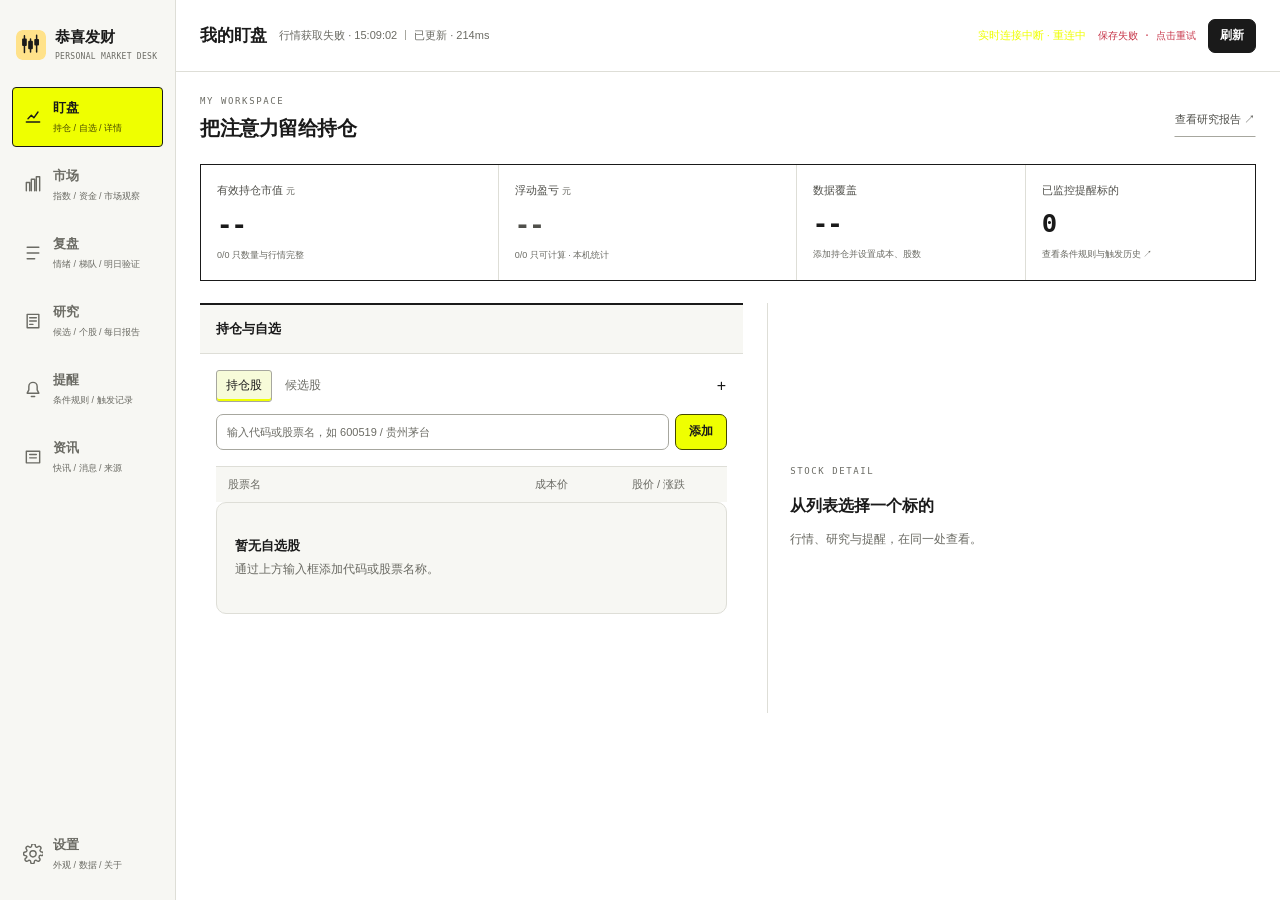
==== web/index.html @ 7a947e73 "融合第2期：新增复盘分页（情绪分位/连板天梯/题材轮动）+ AI五段复盘（数字逐个回查，无出处标未核实）+ 明日验证自动对账与战绩" ====
<!DOCTYPE html>
<html lang="zh-CN" data-color-mode="light" data-theme="light">
<head>
    <meta charset="UTF-8">
    <meta name="viewport" content="width=device-width, initial-scale=1, viewport-fit=cover">
    <meta http-equiv="Content-Security-Policy" content="default-src 'self'; script-src 'self'; style-src 'self' 'unsafe-inline'; connect-src 'self'; img-src 'self' data: blob:; object-src 'none'; base-uri 'self'; form-action 'none'">
    <title>恭喜发财</title>
    <meta name="application-name" content="恭喜发财">
    <meta name="apple-mobile-web-app-title" content="恭喜发财">
    <link rel="icon" type="image/svg+xml" href="assets/app-icon.svg">
    <link rel="apple-touch-icon" href="assets/app-icon-180.png">
    <link rel="manifest" href="manifest.json">
    <script src="theme.js"></script>
    <link rel="stylesheet" href="styles.css">
    <link rel="stylesheet" href="workbench.css">
    <link rel="stylesheet" href="enhance.css">
</head>
<body class="electron-app">

<!-- 涨跌幅告警弹窗容器(固定在屏幕最顶部) -->
<div class="alert-toast-container" id="alert-toast-container" aria-live="polite"></div>

<div class="app-shell" id="app-shell">
<aside class="desktop-sidebar" aria-label="桌面导航">
    <div class="desktop-brand">
        <img class="desktop-brand-mark" src="assets/app-icon.svg" alt="" aria-hidden="true" draggable="false">
        <div>
            <div class="desktop-brand-name">恭喜发财</div>
            <div class="desktop-brand-subtitle">PERSONAL MARKET DESK</div>
        </div>
    </div>
    <nav class="desktop-nav"><button class="desktop-nav-btn tab-btn active" data-tab="dashboard" type="button" aria-label="盯盘"><span class="desktop-nav-icon" aria-hidden="true"><svg viewBox="0 0 24 24" focusable="false"><path d="M4 18h16M6 14l4-4 3 3 5-7" /></svg></span><span class="desktop-nav-copy"><span class="desktop-nav-label">盯盘</span><span class="desktop-nav-meta">持仓 / 自选 / 详情</span></span></button>
<button class="desktop-nav-btn tab-btn" data-tab="market" type="button" aria-label="市场"><span class="desktop-nav-icon" aria-hidden="true"><svg viewBox="0 0 24 24" focusable="false"><path d="M4 19V9h4v10m2 0V5h4v14m2 0V2h4v17" /></svg></span><span class="desktop-nav-copy"><span class="desktop-nav-label">市场</span><span class="desktop-nav-meta">指数 / 资金 / 市场观察</span></span></button>
<button class="desktop-nav-btn tab-btn" data-tab="review" type="button" aria-label="复盘"><span class="desktop-nav-icon" aria-hidden="true"><svg viewBox="0 0 24 24" focusable="false"><path d="M5 5h14M5 12h14M5 19h9" /></svg></span><span class="desktop-nav-copy"><span class="desktop-nav-label">复盘</span><span class="desktop-nav-meta">情绪 / 梯队 / 明日验证</span></span></button>
<button class="desktop-nav-btn tab-btn" data-tab="research" type="button" aria-label="研究"><span class="desktop-nav-icon" aria-hidden="true"><svg viewBox="0 0 24 24" focusable="false"><path d="M5 4h14v16H5zM8 8h8M8 12h8M8 16h4" /></svg></span><span class="desktop-nav-copy"><span class="desktop-nav-label">研究</span><span class="desktop-nav-meta">候选 / 个股 / 每日报告</span></span></button>
<button class="desktop-nav-btn tab-btn" data-tab="alerts" type="button" aria-label="提醒"><span class="desktop-nav-icon" aria-hidden="true"><svg viewBox="0 0 24 24" focusable="false"><path d="M5 17h14l-2-4V9a5 5 0 0 0-10 0v4zM10 21h4" /></svg></span><span class="desktop-nav-copy"><span class="desktop-nav-label">提醒</span><span class="desktop-nav-meta">条件规则 / 触发记录</span></span></button>
<button class="desktop-nav-btn tab-btn" data-tab="news" type="button" aria-label="资讯"><span class="desktop-nav-icon" aria-hidden="true"><svg viewBox="0 0 24 24" focusable="false"><path d="M4 5h16v14H4zM8 9h8M8 13h8" /></svg></span><span class="desktop-nav-copy"><span class="desktop-nav-label">资讯</span><span class="desktop-nav-meta">快讯 / 消息 / 来源</span></span></button><button class="desktop-nav-btn desktop-settings-btn" id="settings-btn" aria-label="设置" title="设置" type="button">
            <span class="desktop-nav-icon" aria-hidden="true">
                <svg viewBox="0 0 24 24" focusable="false">
                    <path d="M12 15.5A3.5 3.5 0 1 0 12 8a3.5 3.5 0 0 0 0 7.5z" />
                    <path d="M19.4 15a1.8 1.8 0 0 0 .36 1.98l.04.04a2.2 2.2 0 0 1-3.1 3.1l-.04-.04a1.8 1.8 0 0 0-1.98-.36 1.8 1.8 0 0 0-1.08 1.65V21.5a2.2 2.2 0 0 1-4.4 0v-.13a1.8 1.8 0 0 0-1.08-1.65 1.8 1.8 0 0 0-1.98.36l-.04.04a2.2 2.2 0 0 1-3.1-3.1l.04-.04A1.8 1.8 0 0 0 4.6 15a1.8 1.8 0 0 0-1.65-1.08H2.8a2.2 2.2 0 0 1 0-4.4h.15A1.8 1.8 0 0 0 4.6 8.44a1.8 1.8 0 0 0-.36-1.98l-.04-.04a2.2 2.2 0 0 1 3.1-3.1l.04.04a1.8 1.8 0 0 0 1.98.36A1.8 1.8 0 0 0 10.4 2.07V1.9a2.2 2.2 0 0 1 4.4 0v.17a1.8 1.8 0 0 0 1.08 1.65 1.8 1.8 0 0 0 1.98-.36l.04-.04a2.2 2.2 0 0 1 3.1 3.1l-.04.04a1.8 1.8 0 0 0-.36 1.98 1.8 1.8 0 0 0 1.65 1.08h.15a2.2 2.2 0 0 1 0 4.4h-.15A1.8 1.8 0 0 0 19.4 15z" />
                </svg>
            </span>
            <span class="desktop-nav-copy">
                <span class="desktop-nav-label">设置</span>
                <span class="desktop-nav-meta">外观 / 数据 / 关于</span>
            </span>
        </button></nav>
</aside>

<div class="app-main-pane">
<!-- 头部 -->
<header class="header" id="header">
    <div class="header-left">
        <h1 id="header-title">我的盯盘</h1>
        <div class="header-meta">
            <div class="header-subtitle" id="last-updated">等待更新</div>
            <div class="refresh-status" id="refresh-status" aria-live="polite"></div>
        </div>
    </div>
    <div class="header-right">
        <button class="storage-status" id="storage-status" type="button" aria-live="polite" title="配置保存状态">配置状态未知</button>
        <button class="header-btn" id="refresh-btn" aria-label="刷新" title="刷新全部数据">刷新</button>
    </div>
</header>

<!-- Tab 栏 — 顶部文字标签 -->


<main id="main-content">
<div class="tab-panel active" id="tab-dashboard">
<div class="workspace-heading"><div><p class="eyebrow">MY WORKSPACE</p><h2>把注意力留给持仓</h2></div><button type="button" class="workspace-link" data-navigate="research">查看研究报告 ↗</button></div>
<section class="portfolio-summary" id="portfolio-summary" aria-label="本机持仓统计" aria-live="polite"></section>
<div class="watch-workspace"><div class="watch-list-pane"><section class="card watchlist-section" data-collapsible="false">
            <div class="card-header">
                <h2>持仓与自选</h2>
                <span class="watchlist-header-time" id="watchlist-update-time"></span>

            </div>
            <div class="card-body">
                <div class="watchlist-toolbar">
                    <div class="watchlist-tabs" id="watchlist-tabs"></div>
                    <button class="watchlist-tab-add" id="add-watch-tab-btn" type="button" aria-label="新增分组">+</button>
                </div>
                <div class="watchlist-add">
                    <input type="text" id="stock-code-input" aria-label="搜索并添加股票" placeholder="输入代码或股票名，如 600519 / 贵州茅台">
                    <button id="add-stock-btn" class="add-btn">添加</button>
                </div>
                <div class="watchlist-header-row">
                    <span class="watchlist-header-name">股票名</span>
                    <span class="watchlist-header-spark">走势</span>
                    <span class="watchlist-header-cost">成本价</span>
                    <span class="watchlist-header-price">股价 / 涨跌</span>
                    <span class="watchlist-header-change">涨跌幅</span>
                    <span class="watchlist-header-action"></span>
                </div>
                <div class="watchlist-grid" id="watchlist-grid">
                    <div class="ui-state ui-state--empty" data-ui-state="empty" role="status"><strong class="ui-state-title">暂无自选股</strong><span class="ui-state-detail">通过上方输入框添加代码或股票名称。</span></div>
                </div>
            </div>
        </section></div><aside class="detail-dock" id="stock-detail-dock" aria-label="标的详情"><div class="detail-placeholder" id="detail-placeholder"><span class="eyebrow">STOCK DETAIL</span><h3>从列表选择一个标的</h3><p>行情、研究与提醒，在同一处查看。</p></div><div class="modal-panel" id="stock-fund-panel" role="region" aria-labelledby="stock-fund-title" hidden>
    <div class="modal-header">
        <h3 id="stock-fund-title">标的详情</h3>
        <button class="modal-close" id="stock-fund-close" aria-label="关闭">✕</button>
    </div>
    <div class="modal-body" id="stock-fund-body">
        <div class="ui-state ui-state--loading" data-ui-state="loading" role="status"><strong class="ui-state-title">正在加载个股详情</strong><span class="ui-state-detail">行情、技术面和资金数据返回后会在这里更新。</span><div class="ui-state-skeleton" aria-hidden="true"><span></span><span></span><span></span></div></div>
    </div>
</div></aside></div>
</div>
<div class="tab-panel" id="tab-market"><div class="workspace-heading"><div><p class="eyebrow">MARKET OVERVIEW</p><h2>先看市场，再看信号</h2></div></div><div class="market-grid"><section class="card index-section" data-collapsible="false">
            <div class="card-header">
                <h2>大盘指数</h2>
            </div>
            <div class="card-body">
                <div class="index-grid">
                    <div class="index-item" data-index="shangzhi">
                        <div class="index-name">上证指数</div>
                        <div class="index-value neutral" id="shangzhi-value">--</div>
                        <div class="index-change" id="shangzhi-change">--</div>
                    </div>
                    <div class="index-item" data-index="shengzheng">
                        <div class="index-name">深证成指</div>
                        <div class="index-value neutral" id="shengzheng-value">--</div>
                        <div class="index-change" id="shengzheng-change">--</div>
                    </div>
                    <div class="index-item" data-index="chuangye">
                        <div class="index-name">创业板指</div>
                        <div class="index-value neutral" id="chuangye-value">--</div>
                        <div class="index-change" id="chuangye-change">--</div>
                    </div>
                    <div class="index-item" data-index="zhuanke50">
                        <div class="index-name">科创50</div>
                        <div class="index-value neutral" id="zhuanke50-value">--</div>
                        <div class="index-change" id="zhuanke50-change">--</div>
                    </div>
                    <div class="index-item" data-index="hushi300">
                        <div class="index-name">沪深300</div>
                        <div class="index-value neutral" id="hushi300-value">--</div>
                        <div class="index-change" id="hushi300-change">--</div>
                    </div>
                    <div class="index-item" data-index="shangzheng50">
                        <div class="index-name">上证50</div>
                        <div class="index-value neutral" id="shangzheng50-value">--</div>
                        <div class="index-change" id="shangzheng50-change">--</div>
                    </div>
                    <div class="index-item" data-index="zhongzheng500">
                        <div class="index-name">中证500</div>
                        <div class="index-value neutral" id="zhongzheng500-value">--</div>
                        <div class="index-change" id="zhongzheng500-change">--</div>
                    </div>
                    <div class="index-item" data-index="zhongzheng1000">
                        <div class="index-name">中证1000</div>
                        <div class="index-value neutral" id="zhongzheng1000-value">--</div>
                        <div class="index-change" id="zhongzheng1000-change">--</div>
                    </div>
                    <div class="index-item" data-index="shenzheng100">
                        <div class="index-name">深证100</div>
                        <div class="index-value neutral" id="shenzheng100-value">--</div>
                        <div class="index-change" id="shenzheng100-change">--</div>
                    </div>
                    <div class="index-item" data-index="beizheng50">
                        <div class="index-name">北证50</div>
                        <div class="index-value neutral" id="beizheng50-value">--</div>
                        <div class="index-change" id="beizheng50-change">--</div>
                    </div>
                </div>
            </div>
        </section><section class="card custom-index-section" data-collapsible="true">
            <div class="card-header" role="button" tabindex="0">
                <h2>自选指数</h2>
                <span class="custom-index-header-time" id="custom-index-update-time"></span>
                <span class="collapse-icon">▼</span>
            </div>
            <div class="card-body">
                <form class="custom-index-add-form" id="custom-index-add-form" hidden>
                    <input type="text" id="custom-index-input" autocomplete="off" placeholder="输入指数 / ETF / 板块代码或名称" aria-label="指数或 ETF 代码/名称">
                    <button type="submit">添加</button>
                    <button type="button" class="secondary" id="custom-index-add-cancel">取消</button>
                </form>
                <div class="index-grid" id="custom-index-grid"></div>
            </div>
        </section><section class="card market-breadth-section" data-collapsible="true">
            <div class="card-header" role="button" tabindex="0">
                <h2>市场涨跌家数</h2>
                <span class="collapse-icon">▼</span>
            </div>
            <div class="card-body">
                <div class="market-breadth-grid" role="group" aria-label="沪深京市场涨跌家数">
                    <div class="market-breadth-item">
                        <span class="market-breadth-label">上涨</span>
                        <strong class="market-breadth-value positive" id="market-breadth-up">--</strong>
                    </div>
                    <div class="market-breadth-item">
                        <span class="market-breadth-label">平盘</span>
                        <strong class="market-breadth-value neutral" id="market-breadth-flat">--</strong>
                    </div>
                    <div class="market-breadth-item">
                        <span class="market-breadth-label">下跌</span>
                        <strong class="market-breadth-value negative" id="market-breadth-down">--</strong>
                    </div>
                </div>
                <div class="market-breadth-track" id="market-breadth-track" role="img" aria-label="市场涨跌比例暂不可用">
                    <span class="market-breadth-segment is-up" data-breadth-segment="up"></span>
                    <span class="market-breadth-segment is-flat" data-breadth-segment="flat"></span>
                    <span class="market-breadth-segment is-down" data-breadth-segment="down"></span>
                </div>
                <div class="market-breadth-meta">
                    <span id="market-breadth-summary">等待有效行情</span>
                    <span id="market-breadth-status" aria-live="polite">正在同步</span>
                </div>
            </div>
        </section><section class="card capital-section" data-collapsible="true">
            <div class="card-header" role="button" tabindex="0">
                <h2>资金流向</h2>
                <span class="collapse-icon">▼</span>
            </div>
            <div class="card-body">
                <div class="capital-grid">
                    <div class="capital-item">
                        <div class="capital-label">主力</div>
                        <div class="capital-value" id="main-fund-value">--</div>
                    </div>
                    <div class="capital-item">
                        <div class="capital-label">大单</div>
                        <div class="capital-value" id="large-value">--</div>
                    </div>
                    <div class="capital-item">
                        <div class="capital-label">中单</div>
                        <div class="capital-value" id="medium-value">--</div>
                    </div>
                    <div class="capital-item">
                        <div class="capital-label">小单</div>
                        <div class="capital-value" id="small-value">--</div>
                    </div>
                    <div class="capital-item">
                        <div class="capital-label">沪股通盘中</div>
                        <div class="capital-value" id="north-hgt-value">--</div>
                    </div>
                    <div class="capital-item">
                        <div class="capital-label">北向成交额</div>
                        <div class="capital-value" id="north-daily-value">--</div>
                    </div>
                </div>
            </div>
        </section><section class="card sector-section" data-collapsible="true">
            <div class="card-header" role="button" tabindex="0">
                <h2>板块排行</h2>
                <span class="collapse-icon">▼</span>
            </div>
            <div class="card-body">
                <div class="sector-filter-row">
                    <div class="sector-tabs" data-sector-filter="boardType" aria-label="板块类型">
                        <button type="button" class="sector-tab active" data-value="industry">行业</button>
                        <button type="button" class="sector-tab" data-value="concept">概念</button>
                        <button type="button" class="sector-tab" data-value="region">地域</button>
                    </div>
                    <div class="sector-tabs" data-sector-filter="period" aria-label="资金周期">
                        <button type="button" class="sector-tab active" data-value="today">今日</button>
                        <button type="button" class="sector-tab" data-value="5d">5日</button>
                        <button type="button" class="sector-tab" data-value="10d">10日</button>
                    </div>
                    <span class="sector-flow-status" id="sector-flow-status"></span>
                </div>
                <div class="sector-chart">
                    <div class="sector-chart-group">
                        <h4 class="sector-group-title">资金流入 TOP5</h4>
                        <div class="sector-bars" id="sector-bars-inflow"></div>
                    </div>
                    <div class="sector-chart-group">
                        <h4 class="sector-group-title">资金流出 TOP5</h4>
                        <div class="sector-bars" id="sector-bars-outflow"></div>
                    </div>
                </div>
            </div>
        </section><section class="card sector-panorama-section" data-collapsible="true">
            <div class="card-header" role="button" tabindex="0">
                <h2>行业全景</h2>
                <span class="sector-panorama-status" id="sector-panorama-status" aria-live="polite">正在同步</span>
                <span class="collapse-icon">▼</span>
            </div>
            <div class="card-body">
                <div class="sector-panorama-grid" id="sector-panorama-grid" role="list" aria-label="重点行业实时涨跌幅">
                    <div class="ui-state ui-state--loading" data-ui-state="loading" role="status">
                        <strong class="ui-state-title">正在同步行业行情</strong>
                    </div>
                </div>
            </div>
        </section></div><section class="market-observation"><div class="workspace-heading"><div><p class="eyebrow">MARKET OBSERVATION</p><h2>市场观察</h2></div><span class="research-note">辅助信号，独立核对</span></div><div class="signal-workspace-tabs" role="tablist" aria-label="市场观察"><button class="signal-workspace-tab active" type="button" role="tab" aria-selected="true" data-signal-view="rotation">板块轮动</button><button class="signal-workspace-tab" type="button" role="tab" aria-selected="false" data-signal-view="heat">市场热度</button><button class="signal-workspace-tab" type="button" role="tab" aria-selected="false" data-signal-view="limit">打板情绪</button></div><section class="card sector-rotation-section signal-workspace-panel" data-signal-panel="rotation" hidden>
            <div class="card-header sector-rotation-header">
                <div class="sector-rotation-heading">
                    <h2>轮动板块</h2>
                    <span class="sector-rotation-update-time" id="sector-rotation-update-time"></span>
                </div>
                <button class="intraday-screening-run-btn" id="sector-rotation-run-btn" type="button">获取板块轮动</button>
            </div>
            <div class="card-body">
                <div class="intraday-screening-status" id="sector-rotation-status" role="status" aria-live="polite">不会自动获取。点击后读取上一交易日的板块轮动数据。</div>
                <div class="sector-rotation-results" id="sector-rotation-results"></div>
            </div>
        </section><section class="card hot-rank-section signal-workspace-panel" data-signal-panel="heat" hidden>
            <div class="card-header">
                <h2>市场热度</h2>
                <span class="hot-rank-header-time" id="hot-rank-update-time"></span>
            </div>
            <div class="card-body">
                <div class="hot-rank-tabs">
                    <button class="hot-rank-tab active" data-source="ths">同花顺热榜</button>
                    <button class="hot-rank-tab" data-source="em">东财人气榜</button>
                </div>
                <div class="hot-rank-panel active" id="hot-rank-panel-ths">
                    <div class="hot-rank-table-head" role="row">
                        <span role="columnheader">排名</span>
                        <span role="columnheader">股票</span>
                        <span role="columnheader">涨跌幅</span>
                        <span role="columnheader">热度</span>
                        <span role="columnheader">变化</span>
                    </div>
                    <ul class="hot-rank-list" id="hot-rank-list-ths">
                        <li class="ui-state ui-state--loading" data-ui-state="loading" role="status"><strong class="ui-state-title">正在加载热榜</strong><span class="ui-state-detail">保留当前结构，等待最新排名。</span><div class="ui-state-skeleton" aria-hidden="true"><span></span><span></span><span></span></div></li>
                    </ul>
                </div>
                <div class="hot-rank-panel" id="hot-rank-panel-em">
                    <div class="hot-rank-table-head" role="row">
                        <span role="columnheader">排名</span>
                        <span role="columnheader">股票</span>
                        <span role="columnheader">价格</span>
                        <span role="columnheader">涨跌幅</span>
                        <span role="columnheader">变化</span>
                    </div>
                    <ul class="hot-rank-list" id="hot-rank-list-em">
                        <li class="ui-state ui-state--loading" data-ui-state="loading" role="status"><strong class="ui-state-title">正在加载热榜</strong><span class="ui-state-detail">保留当前结构，等待最新排名。</span><div class="ui-state-skeleton" aria-hidden="true"><span></span><span></span><span></span></div></li>
                    </ul>
                </div>
            </div>
        </section><section class="card limit-up-section signal-workspace-panel" data-signal-panel="limit" hidden>
            <div class="card-header">
                <h2>打板情绪</h2>
            </div>
            <div class="card-body">
                <div class="limit-up-summary" id="limit-up-summary"></div>
                <div class="limit-up-tabs">
                    <button class="limit-up-tab active" data-type="zt">涨停</button>
                    <button class="limit-up-tab" data-type="zb">炸板</button>
                    <button class="limit-up-tab" data-type="dt">跌停</button>
                    <button class="limit-up-tab" data-type="yzt">昨涨停</button>
                </div>
                <div class="limit-up-table-head" role="row">
                    <span role="columnheader">股票</span>
                    <span role="columnheader">涨跌幅</span>
                    <span role="columnheader" id="limit-up-col-stat">连板</span>
                    <span role="columnheader" id="limit-up-col-extra">封单</span>
                    <span role="columnheader">行业</span>
                </div>
                <div class="limit-up-list" id="limit-up-list">
                    <div class="ui-state ui-state--loading" data-ui-state="loading" role="status"><strong class="ui-state-title">正在加载打板数据</strong><span class="ui-state-detail">列表返回后会在这里更新。</span><div class="ui-state-skeleton" aria-hidden="true"><span></span><span></span><span></span></div></div>
                </div>
            </div>
        </section></section></div>
<div class="tab-panel" id="tab-review"><div class="workspace-heading"><div><p class="eyebrow">DAILY REVIEW</p><h2>收盘之后，把今天看清楚</h2></div></div><section class="card review-section">
            <div class="card-header">
                <h2>情绪复盘</h2>
            </div>
            <div class="card-body" id="review-root">
                <div class="ui-state ui-state--loading" data-ui-state="loading" role="status">
                    <strong class="ui-state-title">正在加载复盘</strong>
                    <span class="ui-state-detail">存档数据返回后会在这里更新。</span>
                </div>
            </div>
        </section></div>
<div class="tab-panel" id="tab-research"><div class="workspace-heading"><div><p class="eyebrow">RESEARCH DESK</p><h2>有依据的研究，有时点的结论</h2></div></div><section id="report-center" aria-label="盘前盘后报告"></section><section class="card opportunity-radar-section">
            <div class="card-header">
                <h2>候选初筛与 AI 研究</h2>
                <span class="opportunity-radar-header-time" id="opportunity-radar-update-time"></span>
            </div>
            <div class="card-body">
                <div class="research-toolbar">
                    <label>候选池<select id="research-pool"><option value="radar">机会初筛</option><option value="watchlist">全部自选</option></select></label>
                    <label>研究数量<select id="research-batch-count"><option value="3">前3只</option><option value="5">前5只</option><option value="10">前10只</option></select></label>
                    <button type="button" id="research-batch-run">AI 评分研究</button>
                    <button type="button" id="research-batch-stop" hidden>停止后续</button>
                </div>
                <p class="research-note">初筛使用市场信号规则；AI 研究需手动运行。分数分别展示，均不代表上涨概率。</p>
                <p id="research-batch-status" role="status"></p><div id="research-candidates" aria-live="polite"></div>
                <div class="opportunity-radar-list" id="opportunity-radar-list">
                    <div class="ui-state ui-state--loading" data-ui-state="loading" role="status">
                        <strong class="ui-state-title">正在扫描机会</strong>
                        <span class="ui-state-detail">候选信号返回后会在这里更新。</span>
                        <div class="ui-state-skeleton" aria-hidden="true"><span></span><span></span><span></span></div>
                    </div>
                </div>
            </div>
        </section></div>
<div class="tab-panel" id="tab-alerts"><div class="workspace-heading"><div><p class="eyebrow">ALERT CENTER</p><h2>只关注你设定的条件</h2></div></div><section class="card"><div class="card-header"><h2>价格提醒与历史</h2></div><div class="card-body" id="price-alert-workspace"></div></section></div>
<div class="tab-panel" id="tab-news"><div class="workspace-heading"><div><p class="eyebrow">NEWS WIRE</p><h2>市场消息，保留原始来源</h2></div></div><section class="card news-section">
            <div class="card-header">
                <h2>财经快讯</h2>
            </div>
            <div class="card-body">
                <!-- 新闻来源切换 -->
                <div class="news-source-tabs">
                    <button class="news-source-tab active" data-source="jin10">金十快讯</button>
                    <button class="news-source-tab" data-source="cls">财联社</button>
                    <button class="news-source-tab" data-source="eastmoney">东财资讯</button>
                    <button class="news-source-tab" data-source="industry">产业链</button>
                </div>
                <div class="news-list" id="news-list">
                    <div class="ui-state ui-state--loading" data-ui-state="loading" role="status">
                        <strong class="ui-state-title">正在加载快讯</strong>
                        <span class="ui-state-detail">最新消息返回后会在这里更新。</span>
                        <div class="ui-state-skeleton" aria-hidden="true"><span></span><span></span><span></span></div>
                    </div>
                </div>
            </div>
        </section></div>
</main>

<!-- 页脚 -->
<footer class="footer">
    <p>数据仅供参考，不构成投资建议</p>
    <p>数据来源：腾讯财经 · 新浪财经 · 金十数据 · 财联社 · 东方财富 · 沪深交易所 · HKEX</p>
</footer>
</div>
</div>

<!-- 设置面板 -->
<div class="settings-overlay" id="settings-overlay" hidden></div>
<div class="settings-panel" id="settings-panel" role="dialog" aria-modal="true" aria-labelledby="settings-panel-title" hidden>
    <div class="settings-header">
        <h3 id="settings-panel-title">设置</h3>
        <button class="settings-close" id="settings-close" aria-label="关闭设置">✕</button>
    </div>
    <div class="settings-body">
        <div class="settings-nav" role="tablist" aria-label="设置分类">
            <button class="settings-nav-btn active" type="button" role="tab" aria-selected="true" data-settings-view="appearance">外观</button>
            <button class="settings-nav-btn" type="button" role="tab" aria-selected="false" data-settings-view="refresh">刷新</button>
            <button class="settings-nav-btn" type="button" role="tab" aria-selected="false" data-settings-view="alerts">告警</button>
            <button class="settings-nav-btn" type="button" role="tab" aria-selected="false" data-settings-view="ai">AI 服务</button>
            <button class="settings-nav-btn" type="button" role="tab" aria-selected="false" data-settings-view="data">数据</button>
            <button class="settings-nav-btn" type="button" role="tab" aria-selected="false" data-settings-view="about">关于</button>
        </div>
        <section class="settings-view active" data-settings-panel="appearance">
        <div class="settings-group-intro">
            <strong>应用外观</strong>
            <span>主窗口与桌面告警使用同一套显示模式。</span>
        </div>
        <div class="settings-row">
            <label for="color-mode-select">显示模式</label>
            <select id="color-mode-select">
                <option value="light" selected>浅色</option>
                <option value="dark">深色</option>
                <option value="system">跟随系统</option>
            </select>
        </div>
        <div class="settings-appearance-preview" aria-hidden="true">
            <span></span><span></span><span></span>
        </div>
        </section>
        <section class="settings-view" data-settings-panel="refresh" hidden>
        <div class="settings-group-intro">
            <strong>数据刷新</strong>
            <span>分别控制行情、信号和快讯的更新节奏。</span>
        </div>
        <div class="settings-row">
            <label>自动刷新</label>
            <label class="toggle">
                <input type="checkbox" id="auto-refresh-toggle" checked>
                <span class="toggle-track"></span>
            </label>
        </div>
        <div class="settings-section-label">盘中行情 / 指数与自选股</div>
        <div class="settings-row">
            <label>交易时段间隔</label>
            <select id="refresh-interval-main">
                <option value="5" selected>5秒</option>
                <option value="10">10秒</option>
                <option value="30">30秒</option>
                <option value="60">1分钟</option>
            </select>
        </div>
        <div class="settings-section-label">信号数据 / 资金流与板块</div>
        <div class="settings-row">
            <label>有效时段间隔</label>
            <select id="refresh-interval-signal">
                <option value="900">15分钟</option>
                <option value="1800" selected>30分钟</option>
                <option value="3600">1小时</option>
                <option value="7200">2小时</option>
            </select>
        </div>
        <div class="settings-section-label">财经新闻 / 全天刷新</div>
        <div class="settings-row">
            <label>刷新间隔</label>
            <select id="refresh-interval-news">
                <option value="60" selected>1分钟</option>
                <option value="600">10分钟</option>
                <option value="1800">30分钟</option>
            </select>
        </div>
        </section>
        <section class="settings-view" data-settings-panel="ai" hidden>
            <div class="settings-group-intro"><strong>AI 研究服务</strong><span>这里配置兼容 OpenAI Chat Completions 的服务。研究只在点击生成时调用。</span></div>
            <form id="ai-settings-form" class="research-settings-form">
                <label>API 基础地址<input type="url" id="ai-base-url" required placeholder="https://服务域名/v1" autocomplete="off"></label>
                <label>模型名称<input id="ai-model" required maxlength="120" autocomplete="off"></label>
                <label>API 密钥<input type="password" id="ai-api-key" autocomplete="new-password" placeholder="留空则保留该服务已保存的密钥"></label>
                <p class="research-note">密钥保存在 macOS 钥匙串 / Windows 凭据管理器，不写入配置导出。更换 API 地址后需要保存对应密钥。</p>
                <div class="research-toolbar"><button type="submit">保存 AI 服务</button><button type="button" id="ai-clear-key">删除该服务密钥</button></div>
                <p id="ai-settings-status" role="status"></p>
            </form>
        </section>
        <section class="settings-view" data-settings-panel="alerts" hidden>
        <div class="settings-group-intro">
            <strong>持仓告警</strong>
            <span>触发后弹出站内提醒，并尝试发送浏览器系统通知。</span>
        </div>
        <div class="settings-row">
            <label>涨跌幅提醒</label>
            <label class="toggle">
                <input type="checkbox" id="alert-enabled-toggle" checked>
                <span class="toggle-track"></span>
            </label>
        </div>
        <div class="settings-row">
            <label>触发阈值 (%)</label>
            <input type="number" id="alert-threshold-input" min="0.1" max="20" step="0.1" value="2" class="settings-number-input">
        </div>
        <div class="settings-row settings-row-stacked">
            <div class="settings-row-title">
                <label>提醒不透明度</label>
                <span class="settings-range-value" id="alert-opacity-value">92%</span>
            </div>
            <input type="range" id="alert-opacity-input" min="20" max="100" step="5" value="92" class="settings-range-input">
        </div>
        <div class="alert-preview-actions">
            <button type="button" class="data-action-btn secondary" id="preview-bull-alert">测试上涨提醒</button>
            <button type="button" class="data-action-btn secondary" id="preview-bear-alert">测试下跌提醒</button>
        </div>
        </section>
        <section class="settings-view" data-settings-panel="data" hidden>
        <div class="settings-group-intro">
            <strong>自选数据</strong>
            <span>备份或恢复自选股分组、持仓信息、自选指数。</span>
        </div>
        <div class="data-action">
            <div>
                <div class="data-action-title">导出自选数据</div>
                <div class="data-action-desc">包含自选股分组、持仓成本、股数、备注名、自选指数。</div>
            </div>
            <button class="data-action-btn" id="export-watchlist-btn" type="button">导出</button>
        </div>
        <div class="data-action">
            <div>
                <div class="data-action-title">导入自选数据</div>
                <div class="data-action-desc">导入 JSON 前会预览新增、冲突和移除数量，可选择合并或替换；未包含的类别会保留。</div>
            </div>
            <button class="data-action-btn secondary" id="import-watchlist-btn" type="button">导入</button>
            <input type="file" id="import-watchlist-file" accept="application/json,.json" hidden>
        </div>
        <div class="watchlist-status data-status" id="data-status"></div>
        <div class="settings-storage-status" id="settings-storage-status" role="status" aria-live="polite"></div>
        <button class="data-action-btn secondary" id="retry-storage-btn" type="button" hidden>重试保存</button>
        </section>
        <section class="settings-view settings-about-view" data-settings-panel="about" hidden>
        <div class="settings-about-identity">
            <img class="settings-about-mark" src="assets/app-icon.svg" alt="" aria-hidden="true">
            <div>
                <strong class="settings-about-name">恭喜发财 · Web 版</strong>
                <span class="settings-about-kicker">自托管行情、自选股与持仓提醒盯盘台</span>
            </div>
        </div>
        <p class="settings-about-description">Web 版：原生 HTML、CSS 和 JavaScript 前端；行情网关、配置存储、价格提醒与盘前/盘后报告由服务器持续运行，关机也能触发。</p>
        <dl class="settings-about-details">
            <div>
                <dt>运行方式</dt>
                <dd>自托管 Web 服务（Node.js 零依赖）</dd>
            </div>
            <div>
                <dt>维护者</dt>
                <dd>lrwei91</dd>
            </div>
            <div>
                <dt>项目仓库</dt>
                <dd>lrwei91/fund-tracker-desktop</dd>
            </div>
        </dl>
        <p class="research-note">网页版随服务端部署更新：重启服务（或 systemd 拉起）即生效，浏览器刷新页面即可获取最新前端。</p>
        <div class="settings-about-actions">
            <button class="data-action-btn" id="about-github-btn" type="button" data-external-url="https://github.com/lrwei91/fund-tracker-desktop">查看 GitHub 项目 ↗</button>
            <button class="data-action-btn secondary" id="about-author-github-btn" type="button" data-external-url="https://github.com/lrwei91">维护者主页 ↗</button>
            <span class="settings-about-status" id="about-external-status" aria-live="polite"></span>
        </div>
        <p class="settings-about-disclaimer">数据仅供参考，不构成投资建议。</p>
        </section>
    </div>
</div>

<div class="modal-overlay" id="stock-fund-overlay" hidden></div>

<!-- Modules 加载顺序:utils → state → cache → render-* / watchlist 子模块 → app.js 入口 -->
<script src="web-shell.js"></script>
<script src="config-schema.js"></script>
<script src="modules/storage.js"></script>
<script src="modules/utils.js"></script>
<script src="modules/ui-state.js"></script>
<script src="modules/dialog.js"></script>
<script src="modules/state.js?rev=10001"></script>
<script src="modules/cache.js"></script>
<script src="modules/data-client.js"></script>
<script src="modules/data-status.js"></script>
<script src="modules/stock-research.js"></script>
<script src="modules/price-alerts.js"></script>
<script src="modules/render-alerts.js"></script>
<script src="modules/render-market.js?rev=10004"></script>
<script src="modules/render-signals.js"></script>
<script src="modules/watchlist/_shared.js"></script>
<script src="modules/watchlist/watch-state.js"></script>
<script src="modules/watchlist/watch-tabs-ui.js"></script>
<script src="modules/watchlist/watch-io.js"></script>
<script src="modules/watchlist/watch-render.js"></script>
<script src="modules/watchlist/stock-detail.js"></script>
<script src="modules/watchlist/stock-fundflow.js"></script>
<script src="modules/watchlist/custom-index.js"></script>
<script src="modules/watchlist/watchlist.js"></script>
<script src="modules/render-news.js"></script>
<script src="modules/render-review.js"></script>
<script src="modules/refresh-coordinator.js?rev=10002"></script>
<script src="modules/workbench.js"></script>
<script src="modules/research-reports.js"></script>
<script src="app.js"></script>
<script src="modules/web-enhance.js"></script>
</body>
</html>
---- web/styles.css ----
/* Market Daybook
   A paper-and-ink financial workbench with semantic market color. */

*,
*::before,
*::after {
    box-sizing: border-box;
    margin: 0;
    padding: 0;
}

html {
    min-height: 100%;
    -webkit-text-size-adjust: 100%;
}

[hidden] {
    display: none !important;
}

button,
input,
select {
    color: inherit;
}

button {
    appearance: none;
    border: 1px solid transparent;
    border-radius: 8px;
    background: transparent;
    line-height: 1;
    cursor: pointer;
}

button:disabled,
input:disabled,
select:disabled {
    cursor: not-allowed;
    opacity: 0.5;
}

::-webkit-scrollbar {
    width: 8px;
    height: 8px;
}

::-webkit-scrollbar-track {
    background: transparent;
}

::-webkit-scrollbar-thumb {
    border: 2px solid transparent;
    border-radius: 8px;
    background: var(--border-strong, #a8a8a2);
    background-clip: padding-box;
}

body {
    min-height: 100vh;
    min-height: 100dvh;
    overflow: hidden;
    background: #ffffff;
    color: #1a1a1a;
    font-family: -apple-system, BlinkMacSystemFont, 'PingFang SC', 'Hiragino Sans GB', 'Microsoft YaHei', sans-serif;
    -webkit-font-smoothing: antialiased;
}

.electron-app {
    --font: -apple-system, BlinkMacSystemFont, 'PingFang SC', 'Hiragino Sans GB', 'Microsoft YaHei', sans-serif;
    --mono: 'SF Mono', 'Menlo', 'Consolas', monospace;
    --color-canvas: #ffffff;
    --color-surface: #ffffff;
    --color-surface-subtle: #f7f7f3;
    --color-surface-raised: #f0f0eb;
    --color-text-primary: #1a1a1a;
    --color-text-secondary: #50504b;
    --color-text-subtle: #6b6b64;
    --color-border: #deded7;
    --color-border-strong: #a7a79f;
    --color-accent: #ffe28a;
    --color-accent-soft: #fff4ca;
    --color-accent-ink: #685100;
    --color-focus: #315efb;
    --color-focus-soft: rgba(49, 94, 251, 0.18);
    --color-market-rise: #c73549;
    --color-market-rise-bg: #fbedef;
    --color-market-rise-border: rgba(199, 53, 73, 0.34);
    --color-market-fall: #137a55;
    --color-market-fall-bg: #e9f5f0;
    --color-market-fall-border: rgba(19, 122, 85, 0.32);
    --color-status-info: #315efb;
    --color-status-warning: #685100;
    --color-status-error: #b4233a;
    --color-status-success: #137a55;
    --color-overlay: rgba(26, 26, 26, 0.42);
    --color-grid: rgba(26, 26, 26, 0.035);
    --shadow-dialog: 0 24px 64px rgba(26, 26, 26, 0.2);
}

html[data-theme="dark"] .electron-app {
    --color-canvas: #171717;
    --color-surface: #20201f;
    --color-surface-subtle: #282826;
    --color-surface-raised: #30302d;
    --color-text-primary: #f7f7f2;
    --color-text-secondary: #c9c9c2;
    --color-text-subtle: #9b9b94;
    --color-border: #3c3c38;
    --color-border-strong: #66665f;
    --color-accent: #ffe28a;
    --color-accent-soft: #3c3623;
    --color-accent-ink: #ffe28a;
    --color-focus: #8ba8ff;
    --color-focus-soft: rgba(139, 168, 255, 0.22);
    --color-market-rise: #ff7c8b;
    --color-market-rise-bg: #3b2427;
    --color-market-rise-border: rgba(255, 124, 139, 0.36);
    --color-market-fall: #4cd6a0;
    --color-market-fall-bg: #1e382e;
    --color-market-fall-border: rgba(76, 214, 160, 0.34);
    --color-status-info: #8ba8ff;
    --color-status-warning: #ffe28a;
    --color-status-error: #ff8997;
    --color-status-success: #4cd6a0;
    --color-overlay: rgba(0, 0, 0, 0.66);
    --color-grid: rgba(255, 255, 255, 0.035);
    --shadow-dialog: 0 28px 72px rgba(0, 0, 0, 0.46);
}

.electron-app .app-shell {
    display: grid;
    grid-template-rows: minmax(0, 1fr) var(--desktop-bottombar-h);
    width: 100vw;
    height: 100vh;
    height: 100dvh;
    min-height: 0;
    overflow: hidden;
}

.electron-app .app-main-pane {
    display: grid;
    grid-row: 1;
    min-width: 0;
    min-height: 0;
    overflow: hidden;
}

.electron-app .desktop-sidebar {
    display: flex;
    grid-row: 2;
    min-width: 0;
    min-height: 0;
    z-index: 20;
}

.electron-app .desktop-brand,
.electron-app .desktop-nav-meta,
.electron-app .footer {
    display: none;
}

.electron-app .desktop-brand-mark {
    width: 34px;
    height: 34px;
    border-radius: 8px;
    -webkit-user-drag: none;
    user-select: none;
}

.electron-app .desktop-nav,
.electron-app .desktop-nav-btn,
.electron-app .desktop-nav-icon,
.electron-app .desktop-nav-copy,
.electron-app .header,
.electron-app .header-left,
.electron-app .header-right {
    display: flex;
    align-items: center;
}

.electron-app .desktop-nav {
    flex: 1;
    min-width: 0;
}

.electron-app .desktop-nav-btn {
    justify-content: center;
    flex: 1;
    min-width: 0;
    cursor: pointer;
}

.electron-app .desktop-nav-icon,
.electron-app .desktop-nav-copy {
    justify-content: center;
}

.electron-app .desktop-nav-icon {
    flex: 0 0 auto;
}

.electron-app .desktop-nav-icon svg {
    fill: none;
    stroke: currentColor;
    stroke-linecap: round;
    stroke-linejoin: round;
}

.electron-app .header {
    justify-content: space-between;
    min-width: 0;
    border-bottom: 1px solid;
    -webkit-app-region: drag;
}

.electron-app .header-left {
    flex: 1;
    min-width: 0;
}

.electron-app .header-right,
.electron-app .header-btn {
    -webkit-app-region: no-drag;
}

.electron-app #main-content {
    width: 100%;
    height: 100%;
    min-height: 0;
    overflow: auto;
    overscroll-behavior: contain;
}

.electron-app .tab-panel {
    display: none;
}

.electron-app .tab-panel.active {
    display: grid;
    min-width: 0;
}

.electron-app .positive {
    color: var(--red);
}

.electron-app .negative {
    color: var(--green);
}

.electron-app .neutral {
    color: var(--text-secondary);
}

.electron-app .empty-state,
.electron-app .list-empty {
    list-style: none;
    color: var(--text-tertiary);
    font-family: var(--mono);
    font-size: 12px;
    text-align: center;
}

.electron-app .card[data-collapsible="true"] .card-header {
    cursor: pointer;
    user-select: none;
}

.electron-app .card[data-collapsed="true"] .card-body {
    display: none;
}

.electron-app .card[data-collapsed="true"] .collapse-icon {
    transform: rotate(-90deg);
}

.electron-app .collapse-icon {
    transition: transform 140ms ease;
}

.electron-app .index-grid {
    display: grid;
    grid-template-columns: repeat(2, minmax(0, 1fr));
}

.electron-app .index-item {
    position: relative;
    display: grid;
    grid-template-columns: minmax(0, 1fr) auto;
    grid-template-areas:
        'name value'
        'change value'
        'spark spark'
        'breadth breadth';
    align-items: center;
    min-width: 0;
    border-right: 1px solid var(--border);
    border-bottom: 1px solid var(--border);
}

.electron-app .index-item:nth-child(2n) {
    border-right: 0;
}

.electron-app .index-item:nth-last-child(-n + 2) {
    border-bottom: 0;
}

.electron-app .index-name {
    grid-area: name;
    min-width: 0;
    overflow: hidden;
    text-overflow: ellipsis;
    white-space: nowrap;
}

.electron-app .index-value {
    grid-area: value;
    justify-self: end;
    font-family: var(--mono);
    white-space: nowrap;
}

.electron-app .index-change {
    grid-area: change;
    font-family: var(--mono);
}

.electron-app .index-sparkline {
    grid-area: spark;
    height: 24px;
    margin-top: 5px;
    overflow: hidden;
}

.electron-app .index-sparkline svg {
    display: block;
    width: 100%;
    height: 100%;
}

.electron-app .index-breadth {
    grid-area: breadth;
    margin-top: 4px;
    font-family: var(--mono);
    font-size: 11px;
    color: var(--text-tertiary);
    font-variant-numeric: tabular-nums;
}

.electron-app .index-breadth b.positive {
    color: var(--red);
}

.electron-app .index-breadth b.negative {
    color: var(--green);
}

.electron-app .custom-index-data {
    grid-template-areas:
        'name value action'
        'change value action'
        'spark spark spark';
    grid-template-columns: minmax(0, 1fr) auto 22px;
}

.electron-app .custom-index-remove {
    grid-area: action;
    align-self: center;
    justify-self: end;
    cursor: pointer;
}

.electron-app .custom-index-add {
    display: grid;
    place-content: center;
    gap: 4px;
    border: 0;
    border-right: 1px solid var(--border);
    cursor: pointer;
}

.electron-app .custom-index-add .add-icon {
    font-family: var(--mono);
    font-size: 18px;
    text-align: center;
}

.electron-app .custom-index-add .add-hint {
    font-size: 11px;
}

.electron-app .custom-index-add-form {
    display: grid;
    grid-template-columns: minmax(0, 1fr) auto auto;
    gap: 6px;
    padding: 8px 10px;
    border-bottom: 1px solid var(--border);
}

.electron-app .watchlist-toolbar,
.electron-app .watchlist-add {
    display: flex;
    align-items: center;
}

.electron-app .watchlist-tabs {
    display: flex;
    flex: 1;
    min-width: 0;
    gap: 3px;
    overflow-x: auto;
    scrollbar-width: none;
    cursor: grab;
}

.electron-app .watchlist-tabs::-webkit-scrollbar {
    display: none;
}

.electron-app .watchlist-tabs.dragging {
    cursor: grabbing;
}

.electron-app .watchlist-tab,
.electron-app .watchlist-tab-add {
    flex: 0 0 auto;
    white-space: nowrap;
    cursor: pointer;
}

.electron-app .watchlist-tab {
    display: inline-flex;
    align-items: center;
    gap: 5px;
}

.electron-app .watchlist-tab-remove {
    display: inline-grid;
    place-content: center;
    width: 20px;
    height: 20px;
    margin: -4px -3px;
    padding: 0;
    border: 0;
    border-radius: 4px;
    background: transparent;
    color: var(--text-tertiary);
    font-size: 13px;
    line-height: 1;
    cursor: pointer;
    transition: background-color .12s ease, color .12s ease;
}

.electron-app .watchlist-tab-remove:hover {
    background: var(--red-bg);
    color: var(--red);
}

.electron-app .watchlist-add input {
    flex: 1;
    min-width: 0;
}

.electron-app .watchlist-header-row {
    display: none;
}

.electron-app .watchlist-item-main {
    grid-area: main;
    min-width: 0;
}

.electron-app .watchlist-stock-name {
    overflow: hidden;
    color: var(--text-primary);
    font-weight: 700;
    text-overflow: ellipsis;
    white-space: nowrap;
}

.electron-app .watchlist-stock-code {
    margin-top: 4px;
    font-family: var(--mono);
    font-size: 11px;
}

.electron-app .watchlist-stock-tags {
    display: flex;
    flex-wrap: wrap;
    gap: 4px;
    margin-top: 6px;
}

.electron-app .watchlist-warning-tag {
    display: inline-flex;
    align-items: center;
    min-height: 20px;
    padding: 1px 6px;
    border: 1px solid currentColor;
    border-radius: 5px;
    font-size: 10px;
    font-weight: 700;
    line-height: 1.2;
    white-space: nowrap;
}

.electron-app .watchlist-warning-tag.anomaly {
    background: color-mix(in srgb, var(--red) 10%, transparent);
    color: var(--red);
}

.electron-app .watchlist-warning-tag.anomaly-warning {
    background: var(--amber-soft-bg);
    color: var(--amber);
}

.electron-app .watchlist-warning-tag.monitored {
    background: var(--amber-soft-bg);
    color: var(--amber);
}

.electron-app .watchlist-stock-price {
    grid-area: price;
    align-self: end;
    font-family: var(--mono);
    font-weight: 760;
    font-variant-numeric: tabular-nums;
}

.electron-app .watchlist-stock-change {
    grid-area: change;
    align-self: start;
    font-family: var(--mono);
    font-weight: 700;
    font-variant-numeric: tabular-nums;
    white-space: nowrap;
}

.electron-app .watchlist-stock-sparkline {
    grid-area: spark;
    display: flex;
    align-items: center;
    min-width: 0;
    overflow: hidden;
}

.electron-app .watchlist-stock-sparkline svg {
    display: block;
    width: 100%;
    height: 100%;
}

.electron-app .watchlist-stock-sparkline-zero {
    stroke: var(--border-subtle);
    stroke-dasharray: 4 5;
}

.electron-app .watchlist-stock-sparkline-path {
    fill: none;
    stroke: var(--text-tertiary);
    stroke-width: 2.2;
    stroke-linecap: round;
    stroke-linejoin: round;
}

.electron-app .watchlist-stock-sparkline-path.positive {
    stroke: var(--red);
}

.electron-app .watchlist-stock-sparkline-path.negative {
    stroke: var(--green);
}

.electron-app .watchlist-stock-cost {
    grid-area: cost;
    font-family: var(--mono);
    font-variant-numeric: tabular-nums;
}

.electron-app .cost-value {
    color: var(--text-primary);
    font-size: 11px;
    font-weight: 650;
}

.electron-app .cost-value.empty,
.electron-app .cost-pnl {
    color: var(--text-tertiary);
}

.electron-app .cost-pnl {
    margin-top: 3px;
    font-size: 11px;
}

.electron-app .watchlist-remove-btn {
    position: relative;
    z-index: 2;
    grid-area: action;
    align-self: center;
    justify-self: end;
    cursor: pointer;
}

.electron-app .trend-arrow {
    display: inline-block;
    margin-left: 4px;
    color: var(--text-tertiary);
    font-size: 11px;
    font-weight: 600;
}

.electron-app .capital-grid {
    display: grid;
}

.electron-app .capital-item {
    border-right: 1px solid var(--border);
    border-bottom: 1px solid var(--border);
}

.electron-app .capital-item:nth-child(3n) {
    border-right: 0;
}

.electron-app .capital-item:nth-last-child(-n + 3) {
    border-bottom: 0;
}

.electron-app .capital-label,
.electron-app .capital-value {
    font-family: var(--mono);
}

.electron-app .sector-filter-row {
    display: flex;
    flex-wrap: wrap;
    align-items: center;
}

.electron-app .sector-tabs,
.electron-app .hot-rank-tabs,
.electron-app .limit-up-tabs,
.electron-app .news-source-tabs {
    display: flex;
    align-items: center;
}

.electron-app .sector-tab,
.electron-app .hot-rank-tab,
.electron-app .limit-up-tab,
.electron-app .news-source-tab {
    border: 0;
    border-bottom: 2px solid transparent;
    background: transparent;
    font-size: 11px;
    cursor: pointer;
}

.electron-app .sector-flow-status {
    margin-left: auto;
    color: var(--text-tertiary);
    font-family: var(--mono);
    font-size: 11px;
}

.electron-app .sector-chart {
    display: grid;
    grid-template-columns: minmax(0, 1fr);
    gap: 12px;
}

.electron-app .sector-group-title {
    margin-bottom: 7px;
    color: var(--text-secondary);
    font-size: 11px;
    font-weight: 650;
}

.electron-app .sector-bars {
    display: grid;
}

.electron-app .sector-bar-row {
    display: grid;
    grid-template-columns: minmax(76px, 0.9fr) minmax(80px, 1.3fr) 74px 56px;
    align-items: center;
    gap: 8px;
    min-height: 30px;
    border-bottom: 1px solid var(--border-subtle);
    font-family: var(--mono);
    font-size: 11px;
}

.electron-app .sector-bar-name {
    display: flex;
    min-width: 0;
    gap: 5px;
}

.electron-app .sector-bar-label,
.electron-app .sector-bar-leader {
    overflow: hidden;
    color: var(--text-secondary);
    text-overflow: ellipsis;
    white-space: nowrap;
}

.electron-app .sector-bar-change,
.electron-app .sector-bar-value {
    text-align: right;
    white-space: nowrap;
}

.electron-app .sector-bar-track {
    height: 4px;
    overflow: hidden;
    background: var(--border-strong);
}

.electron-app .sector-bar-fill {
    height: 100%;
    min-width: 2px;
    transition: width .18s ease;
}

.electron-app .sector-bar-fill.positive {
    background: var(--red);
}

.electron-app .sector-bar-fill.negative {
    background: var(--green);
}

.electron-app {
    --bg-base: var(--color-canvas);
    --bg-row: var(--color-surface-subtle);
    --bg-row-alt: var(--color-surface-raised);
    --bg-elevated: var(--color-surface-raised);
    --bg-surface: var(--color-surface);
    --bg-surface-alt: var(--color-surface-subtle);
    --bg-input: var(--color-surface);
    --bg-header: var(--color-surface);
    --text-primary: var(--color-text-primary);
    --text-secondary: var(--color-text-secondary);
    --text-tertiary: var(--color-text-subtle);
    --amber: var(--color-accent-ink);
    --amber-soft: var(--color-accent-ink);
    --amber-dim: var(--color-accent-soft);
    --amber-soft-bg: var(--color-accent-soft);
    --red: var(--color-market-rise);
    --red-bg: var(--color-market-rise-bg);
    --green: var(--color-market-fall);
    --green-bg: var(--color-market-fall-bg);
    --border: var(--color-border);
    --border-strong: var(--color-border-strong);
    --border-card: var(--color-border);
    --border-subtle: color-mix(in srgb, var(--color-border) 70%, transparent);
    --focus: var(--color-focus);
    --desktop-bottombar-h: 56px;
    --desktop-toolbar-h: 56px;
    --desktop-gap: 12px;
    --desktop-panel: var(--color-surface);
    --desktop-panel-head: var(--color-surface-subtle);
    --desktop-border: var(--color-border);
    background-color: var(--color-canvas);
    background-image:
        linear-gradient(var(--color-grid) 1px, transparent 1px),
        linear-gradient(90deg, var(--color-grid) 1px, transparent 1px);
    background-size: 32px 32px;
    color-scheme: inherit;
}

.electron-app button,
.electron-app input,
.electron-app select,
.electron-app [tabindex] {
    font: inherit;
}

.electron-app button,
.electron-app [role="button"] {
    -webkit-tap-highlight-color: transparent;
}

/* 不用 :where()（零特异性）：部分组件规则（如 .stock-cost-field input）声明了
   outline:none，零特异性的焦点环会被它们静默压掉，键盘用户失去焦点指示。 */
.electron-app button:focus-visible,
.electron-app input:focus-visible,
.electron-app select:focus-visible,
.electron-app [role="button"]:focus-visible,
.electron-app [tabindex]:focus-visible {
    outline: 2px solid var(--focus);
    outline-offset: 2px;
}

.electron-app .app-main-pane {
    grid-template-rows: var(--desktop-toolbar-h) minmax(0, 1fr);
}

.electron-app .header {
    height: var(--desktop-toolbar-h);
    padding: 0 12px 0 80px;
    border-color: var(--desktop-border);
    background: var(--bg-header);
    box-shadow: none;
}

.electron-app .header-left {
    gap: 12px;
}

.electron-app .header-left h1 {
    color: var(--text-primary);
    font-size: 16px;
    font-weight: 700;
    letter-spacing: -0.2px;
    text-transform: none;
}

.electron-app .header-meta {
    display: flex;
    align-items: center;
    min-width: 0;
    color: var(--text-tertiary);
}

.electron-app .header-subtitle,
.electron-app .refresh-status {
    min-width: 0;
    overflow: hidden;
    padding: 0;
    border: 0;
    background: transparent;
    color: var(--text-tertiary);
    font-size: 11px;
    text-overflow: ellipsis;
}

.electron-app .header-subtitle::after {
    content: '';
    display: inline-block;
    width: 1px;
    height: 10px;
    margin: 0 8px;
    background: var(--border-strong);
    vertical-align: -1px;
}

.electron-app .refresh-status:empty {
    display: none;
}

.electron-app .refresh-status.is-busy {
    color: var(--amber);
}

.electron-app .header-right {
    gap: 6px;
}

.electron-app .sse-status {
    display: none;
}

.electron-app .sse-status.offline {
    display: inline-block;
    align-self: center;
    max-width: 200px;
    overflow: hidden;
    color: var(--amber);
    font-size: 11px;
    text-overflow: ellipsis;
    white-space: nowrap;
}

.electron-app .storage-status {
    min-width: 0;
    min-height: 28px;
    padding: 0 6px;
    border: 0;
    background: transparent;
    color: var(--text-tertiary);
    font-family: var(--mono);
    font-size: 10px;
    cursor: pointer;
    align-self: center;
}

.electron-app .storage-status[data-state="unsaved"],
.electron-app .storage-status[data-state="saving"] {
    color: var(--amber);
}

.electron-app .storage-status[data-state="error"] {
    color: var(--red);
}

.electron-app .header-btn {
    height: 34px;
    min-width: 0;
    padding: 0 11px;
    border: 1px solid var(--border-strong);
    border-radius: 7px;
    background: var(--bg-row);
    color: var(--text-primary);
    font-size: 12px;
    font-weight: 650;
}

.electron-app #refresh-btn {
    border-color: var(--text-primary);
    background: var(--text-primary);
    color: var(--color-canvas);
}

.electron-app #refresh-btn:hover {
    border-color: var(--text-secondary);
    background: var(--text-secondary);
    color: var(--color-canvas);
}

.electron-app .header-btn:hover {
    border-color: var(--color-text-secondary);
    background: var(--bg-elevated);
    color: var(--text-primary);
}

.electron-app .header-btn:active,
.electron-app .data-action-btn:active,
.electron-app .add-btn:active,
.electron-app .desktop-nav-btn:active {
    transform: translateY(1px);
}

.electron-app #main-content {
    padding: 12px;
    background: transparent;
}

.electron-app .tab-panel.active {
    gap: var(--desktop-gap);
}

.electron-app .card {
    min-width: 0;
    margin: 0;
    overflow: hidden;
    border: 1px solid var(--desktop-border);
    border-radius: 14px;
    background: var(--desktop-panel);
    box-shadow: none;
}

.electron-app .card-header {
    display: flex;
    align-items: center;
    justify-content: space-between;
    gap: 10px;
    min-height: 44px;
    padding: 10px 13px;
    border-bottom: 1px solid var(--border);
    background: var(--desktop-panel-head);
}

.electron-app .card[data-collapsible="true"] .card-header:active {
    background: var(--bg-row-alt);
}

.electron-app .card-header h2 {
    min-width: 0;
    gap: 0;
    color: var(--text-primary);
    font-family: var(--font);
    font-size: 14px;
    font-weight: 680;
    letter-spacing: 0;
    text-transform: none;
}

.electron-app .card-header h2::before {
    display: none;
}

.electron-app :where(.index-section, .watchlist-section, .capital-section, .market-breadth-section, .sector-panorama-section).is-stale {
    border-color: var(--color-accent-ink);
}

.electron-app :where(.index-section, .capital-section, .market-breadth-section, .sector-panorama-section).is-stale .card-header::after {
    content: '显示上次结果';
    margin-left: auto;
    color: var(--color-status-warning);
    font-family: var(--mono);
    font-size: 10px;
}

.electron-app .card-body {
    padding: 12px 13px 13px;
}

.electron-app .collapse-icon {
    color: var(--text-tertiary);
    font-size: 11px;
}

.electron-app .watchlist-header-time,
.electron-app .custom-index-header-time,
.electron-app .opportunity-radar-header-time,
.electron-app .intraday-screening-update-time,
.electron-app .hot-rank-header-time {
    color: var(--text-tertiary);
    font-size: 11px;
    font-weight: 500;
}

/* Market pulse */
.electron-app .index-section .card-body,
.electron-app .custom-index-section .card-body {
    padding: 10px;
}

.electron-app .index-grid {
    gap: 8px;
}

.electron-app .index-item,
.electron-app .index-section .index-item,
.electron-app .custom-index-section .index-item {
    min-height: 94px;
    padding: 12px 13px 10px;
    overflow: hidden;
    border: 1px solid var(--border-card);
    border-radius: 10px;
    background: var(--color-surface);
    box-shadow: none;
}

.electron-app .index-item.positive {
    border-color: var(--color-market-rise-border);
    box-shadow: inset 3px 0 0 var(--red);
}

.electron-app .index-item.negative {
    border-color: var(--color-market-fall-border);
    box-shadow: inset 3px 0 0 var(--green);
}

.electron-app .index-name {
    color: var(--text-primary);
    font-size: 13px;
    font-weight: 650;
}

.electron-app .index-value {
    color: var(--text-primary);
    font-size: 21px;
    font-weight: 720;
    letter-spacing: 0.2px;
    font-variant-numeric: tabular-nums;
}

.electron-app .index-change {
    margin-top: 3px;
    font-size: 12px;
    font-weight: 700;
}

.electron-app .index-sparkline {
    height: 32px;
    margin-top: 8px;
    color: var(--text-tertiary);
    opacity: 0.9;
}

.electron-app .index-sparkline.positive {
    color: var(--red);
}

.electron-app .index-sparkline.negative {
    color: var(--green);
}

.electron-app .index-sparkline-zero {
    stroke: var(--border-subtle);
    stroke-dasharray: 4 5;
    vector-effect: non-scaling-stroke;
}

.electron-app .index-sparkline-path {
    fill: none;
    stroke: currentColor;
    stroke-width: 2.25;
    stroke-linecap: round;
    stroke-linejoin: round;
    vector-effect: non-scaling-stroke;
}

.electron-app .custom-index-section {
    min-height: 0;
}

.electron-app .custom-index-add {
    min-height: 94px;
    border: 1px dashed var(--border-strong);
    border-radius: 8px;
    background: var(--bg-row);
    color: var(--text-tertiary);
}

.electron-app .custom-index-add:hover {
    background: var(--bg-row-alt);
    color: var(--amber);
}

/* Watchlist is the primary work surface. */
.electron-app .watchlist-section,
.electron-app .watchlist-section:has(.watchlist-empty) {
    min-height: 0;
}

.electron-app .watchlist-section .card-body {
    padding: 11px 12px 0;
}

.electron-app .watchlist-toolbar {
    gap: 6px;
    margin-bottom: 10px;
}

.electron-app .watchlist-tab,
.electron-app .watchlist-tab-add {
    min-height: 32px;
    border-color: transparent;
    border-radius: 7px;
    background: transparent;
    color: var(--text-tertiary);
    text-transform: none;
}

.electron-app .watchlist-tab {
    padding: 0 9px;
    font-size: 12px;
}

.electron-app .watchlist-tab:hover,
.electron-app .watchlist-tab-add:hover {
    background: var(--bg-row-alt);
    color: var(--text-secondary);
}

.electron-app .watchlist-tab.active {
    border-color: var(--border-strong);
    background: var(--amber-soft-bg);
    color: var(--text-primary);
    box-shadow: inset 0 -2px 0 var(--amber);
}

.electron-app .watchlist-tab-add {
    color: var(--amber);
}

.electron-app .watchlist-add {
    gap: 6px;
    margin-bottom: 10px;
}

.electron-app .watchlist-add input,
.electron-app .custom-index-add-form input {
    height: 36px;
    padding: 0 10px;
    border: 1px solid var(--border-strong);
    border-radius: 7px;
    background: var(--bg-input);
    color: var(--text-primary);
    font-size: 12px;
    outline: none;
}

.electron-app .watchlist-add input:focus,
.electron-app .custom-index-add-form input:focus {
    border-color: var(--focus);
    box-shadow: 0 0 0 2px var(--color-focus-soft);
}

.electron-app .watchlist-add input::placeholder,
.electron-app .custom-index-add-form input::placeholder {
    color: var(--text-tertiary);
    font-size: 11px;
}

.electron-app .add-btn,
.electron-app .custom-index-add-form button {
    height: 36px;
    padding: 0 13px;
    border: 1px solid var(--amber-soft);
    border-radius: 7px;
    background: var(--amber-dim);
    color: var(--amber);
    font-size: 12px;
    font-weight: 700;
    text-transform: none;
}

.electron-app .custom-index-add-form button.secondary,
.electron-app .data-action-btn.secondary {
    border-color: var(--border-strong);
    background: var(--bg-row-alt);
    color: var(--text-secondary);
}

.electron-app .watchlist-header-row,
.electron-app .watchlist-grid {
    margin-right: -12px;
    margin-left: -12px;
}

.electron-app .watchlist-header-row {
    display: grid;
    grid-template-columns: minmax(92px, 1fr) minmax(110px, 1.35fr) 70px 76px 24px;
    align-items: center;
    gap: 12px;
    min-height: 30px;
    padding: 0 12px;
    border-top: 1px solid var(--border);
    background: var(--bg-input);
    color: var(--text-tertiary);
    font-size: 11px;
}

.electron-app .watchlist-header-name { grid-column: 1; }
.electron-app .watchlist-header-spark { grid-column: 2; }
.electron-app .watchlist-header-cost { grid-column: 3; }
.electron-app .watchlist-header-price {
    grid-column: 4;
    text-align: right;
}
.electron-app .watchlist-header-change { display: none; }
.electron-app .watchlist-header-action { grid-column: 5; }

.electron-app .watchlist-grid {
    display: grid;
    grid-template-columns: minmax(0, 1fr);
    gap: 0;
    overflow: visible;
}

.electron-app .watchlist-item {
    position: relative;
    display: grid;
    grid-template-columns: minmax(92px, 1fr) minmax(110px, 1.35fr) 70px 76px 24px;
    grid-template-areas:
        'main spark cost price action'
        'main spark cost change action';
    align-items: center;
    min-height: 80px;
    padding: 11px 12px;
    border: 0;
    border-top: 1px solid var(--border);
    border-radius: 0;
    background: var(--color-surface);
    gap: 4px 12px;
}

.electron-app .watchlist-item:hover {
    background: var(--bg-row-alt);
}

.electron-app .watchlist-item.clickable {
    cursor: pointer;
}

.electron-app .watchlist-detail-trigger {
    position: absolute;
    z-index: 1;
    inset: 0;
    width: 100%;
    height: 100%;
    border: 0;
    border-radius: inherit;
    background: transparent;
    cursor: pointer;
}

.electron-app .watchlist-detail-trigger:focus-visible {
    outline: 2px solid var(--focus);
    outline-offset: -3px;
}

.electron-app .watchlist-stock-name {
    font-size: 14px;
    font-weight: 680;
}

.electron-app .watchlist-stock-code,
.electron-app .watchlist-stock-cost .cost-pnl {
    color: var(--text-tertiary);
}

.electron-app .watchlist-stock-price {
    justify-self: end;
    font-size: 16px;
}

.electron-app .watchlist-stock-change {
    justify-self: end;
    font-size: 11px;
}

.electron-app .watchlist-stock-sparkline {
    height: 44px;
}

.electron-app .watchlist-remove-btn,
.electron-app .custom-index-remove {
    width: 24px;
    height: 24px;
    border-color: transparent;
    border-radius: 6px;
    background: transparent;
    color: var(--text-tertiary);
    opacity: 0.72;
}

.electron-app .watchlist-remove-btn:hover,
.electron-app .custom-index-remove:hover {
    border-color: var(--color-market-rise-border);
    background: var(--red-bg);
    color: var(--red);
    transform: none;
}

.electron-app .watchlist-empty,
.electron-app .list-empty {
    min-height: 96px;
    margin: 0;
    padding: 20px 10px;
    border: 0;
    background: transparent;
    color: var(--text-tertiary);
}

/* Flow and sector surfaces */
.electron-app .capital-grid {
    grid-template-columns: repeat(3, minmax(0, 1fr));
}

.electron-app .capital-item {
    min-height: 64px;
    padding: 11px 12px;
    border-color: var(--border);
}

.electron-app .capital-label {
    color: var(--text-tertiary);
    font-family: var(--font);
    font-size: 11px;
}

.electron-app .capital-value {
    margin-top: 6px;
    font-size: 16px;
    font-weight: 700;
}

.electron-app .market-breadth-grid {
    display: grid;
    grid-template-columns: repeat(3, minmax(0, 1fr));
    overflow: hidden;
    border: 1px solid var(--border);
    border-radius: 10px;
}

.electron-app .market-breadth-item {
    min-width: 0;
    min-height: 66px;
    padding: 10px 12px;
    border-right: 1px solid var(--border);
    background: var(--color-surface);
}

.electron-app .market-breadth-item:last-child {
    border-right: 0;
}

.electron-app .market-breadth-label {
    display: block;
    color: var(--text-tertiary);
    font-size: 11px;
}

.electron-app .market-breadth-value {
    display: block;
    margin-top: 5px;
    overflow: hidden;
    font-family: var(--mono);
    font-size: 21px;
    font-weight: 740;
    font-variant-numeric: tabular-nums;
    line-height: 1.1;
    text-overflow: ellipsis;
}

.electron-app .market-breadth-track {
    display: flex;
    width: 100%;
    height: 8px;
    margin-top: 11px;
    overflow: hidden;
    border: 1px solid var(--border);
    border-radius: 999px;
    background: var(--bg-input);
}

.electron-app .market-breadth-segment {
    display: block;
    width: 0;
    height: 100%;
    transition: width 180ms ease;
}

.electron-app .market-breadth-segment.is-up { background: var(--red); }
.electron-app .market-breadth-segment.is-flat { background: var(--text-tertiary); }
.electron-app .market-breadth-segment.is-down { background: var(--green); }

.electron-app .market-breadth-meta {
    display: flex;
    align-items: center;
    justify-content: space-between;
    gap: 10px;
    margin-top: 8px;
    color: var(--text-tertiary);
    font-family: var(--mono);
    font-size: 10px;
    font-variant-numeric: tabular-nums;
}

.electron-app #market-breadth-status {
    flex: 0 0 auto;
    text-align: right;
}

.electron-app .sector-panorama-section > .card-body {
    padding: 0;
}

.electron-app .sector-panorama-status {
    margin-left: auto;
    color: var(--text-tertiary);
    font-family: var(--mono);
    font-size: 10px;
    font-variant-numeric: tabular-nums;
}

.electron-app .sector-panorama-grid {
    display: grid;
    grid-template-columns: repeat(2, minmax(0, 1fr));
    gap: 1px;
    background: var(--border);
}

.electron-app .sector-panorama-grid > .ui-state {
    grid-column: 1 / -1;
    background: var(--color-surface);
}

.electron-app .sector-panorama-spacer {
    background: var(--color-surface);
}

.electron-app .sector-panorama-item {
    display: flex;
    min-width: 0;
    min-height: 38px;
    align-items: center;
    justify-content: space-between;
    gap: 8px;
    padding: 0 11px;
    background: var(--color-surface);
}

.electron-app .sector-panorama-name {
    min-width: 0;
    overflow: hidden;
    color: var(--text-primary);
    font-size: 12px;
    text-overflow: ellipsis;
    white-space: nowrap;
}

.electron-app .sector-panorama-change {
    flex: 0 0 auto;
    font-family: var(--mono);
    font-size: 13px;
    font-variant-numeric: tabular-nums;
    font-weight: 720;
}

.electron-app .sector-filter-row {
    gap: 10px;
    margin-bottom: 12px;
}

.electron-app .sector-tabs {
    gap: 3px;
}

.electron-app .sector-tab {
    min-height: 30px;
    padding: 0 10px;
}

.electron-app .sector-tabs,
.electron-app .hot-rank-tabs,
.electron-app .limit-up-tabs,
.electron-app .news-source-tabs {
    border-color: var(--border);
}

.electron-app .sector-tab,
.electron-app .hot-rank-tab,
.electron-app .limit-up-tab,
.electron-app .news-source-tab {
    color: var(--text-tertiary);
    font-size: 11px;
    text-transform: none;
}

.electron-app :where(.sector-tab, .hot-rank-tab, .limit-up-tab, .news-source-tab).active {
    border-color: var(--amber-soft);
    color: var(--text-primary);
}

.electron-app .signal-workspace-tabs {
    position: sticky;
    top: 0;
    z-index: 4;
    display: grid;
    grid-template-columns: repeat(5, minmax(0, 1fr));
    gap: 3px;
    padding: 0;
    background: var(--bg-base);
}

.electron-app .signal-workspace-tab {
    height: 34px;
}

.electron-app .signal-workspace-panel[hidden] {
    display: none !important;
}

.electron-app .signal-workspace-panel {
    align-self: start;
}

/* Sector rotation stays idle until the user explicitly starts it. */
.electron-app .sector-rotation-heading {
    display: flex;
    min-width: 0;
    align-items: baseline;
    gap: 9px;
}

.electron-app .sector-rotation-update-time {
    color: var(--text-tertiary);
    font-size: 11px;
}

.electron-app .sector-rotation-section > .card-body { padding: 0; }
.electron-app .sector-rotation-results:empty { display: none; }
.electron-app .sector-rotation-results > .ui-state { margin: 0 12px 12px; }
.electron-app .sector-rotation-list { display: grid; gap: 8px; padding: 0 12px 12px; }
.electron-app .sector-rotation-card {
    overflow: hidden;
    border: 1px solid var(--border);
    border-radius: 9px;
    background: var(--color-surface);
}

.electron-app .sector-rotation-card > summary {
    display: grid;
    grid-template-columns: 28px minmax(120px, .9fr) minmax(300px, 1.8fr) 20px;
    align-items: center;
    gap: 10px;
    min-height: 58px;
    padding: 8px 12px;
    cursor: pointer;
    list-style: none;
}

.electron-app .sector-rotation-card > summary::-webkit-details-marker { display: none; }
.electron-app .sector-rotation-card[open] > summary { background: var(--amber-soft-bg); }
.electron-app .sector-rotation-rank {
    display: grid;
    width: 26px;
    height: 26px;
    place-items: center;
    border-radius: 50%;
    background: var(--bg-input);
    color: var(--text-secondary);
    font: 700 11px var(--mono);
}

.electron-app .sector-rotation-card:first-child .sector-rotation-rank { background: var(--amber); color: #fff; }
.electron-app .sector-rotation-title { display: flex; min-width: 0; flex-direction: column; gap: 4px; }
.electron-app .sector-rotation-title strong { overflow: hidden; color: var(--text-primary); font-size: 13px; text-overflow: ellipsis; white-space: nowrap; }
.electron-app .sector-rotation-title span { color: var(--text-tertiary); font-size: 10px; }
.electron-app .sector-rotation-metrics { display: grid; grid-template-columns: repeat(4, minmax(54px, 1fr)); gap: 6px; }
.electron-app .sector-rotation-metrics > span { display: flex; flex-direction: column; align-items: flex-end; gap: 2px; }
.electron-app .sector-rotation-metrics small { color: var(--text-tertiary); font-size: 9px; }
.electron-app .sector-rotation-metrics b { color: var(--text-secondary); font: 700 11px var(--mono); }
.electron-app .sector-rotation-toggle { color: var(--text-tertiary); transition: transform .16s ease; }
.electron-app .sector-rotation-card[open] .sector-rotation-toggle { transform: rotate(180deg); }
.electron-app .sector-rotation-detail { display: grid; grid-template-columns: repeat(2, minmax(0, 1fr)); gap: 10px; padding: 12px; border-top: 1px solid var(--border); }
.electron-app .sector-rotation-detail > div { padding: 9px 10px; border-radius: 7px; background: var(--bg-row-alt); }
.electron-app .sector-rotation-detail small { color: var(--text-tertiary); font-size: 10px; }
.electron-app .sector-rotation-detail p { margin: 5px 0 0; color: var(--text-secondary); font-size: 11px; line-height: 1.65; white-space: pre-line; }

/* Intraday screening stays idle until the user explicitly starts it. */

.electron-app .intraday-screening-update-time {
    min-width: 0;
    overflow: hidden;
    text-overflow: ellipsis;
    white-space: nowrap;
}

.electron-app .intraday-screening-run-btn {
    flex: 0 0 auto;
    min-height: 34px;
    padding: 0 13px;
    border: 1px solid var(--text-primary);
    border-radius: 7px;
    background: var(--text-primary);
    color: var(--color-canvas);
    font-size: 12px;
    font-weight: 700;
    cursor: pointer;
}

.electron-app .intraday-screening-run-btn:hover:not(:disabled) {
    border-color: var(--text-secondary);
    background: var(--text-secondary);
}

.electron-app .intraday-screening-run-btn:active:not(:disabled) {
    transform: translateY(1px);
}

.electron-app .intraday-screening-run-btn:disabled {
    cursor: progress;
    opacity: 0.56;
}

.electron-app .intraday-screening-status {
    min-height: 36px;
    padding: 9px 10px;
    border: 1px solid var(--border);
    border-left: 3px solid var(--amber);
    border-radius: 7px;
    background: var(--bg-row);
    color: var(--text-secondary);
    font-size: 12px;
    line-height: 1.45;
}

.electron-app .intraday-screening-status:empty {
    display: none;
}

.electron-app .intraday-screening-status[data-state="loading"] {
    border-left-color: var(--color-status-info);
}

.electron-app .intraday-screening-status[data-state="ready"] {
    border-left-color: var(--color-status-success);
}

.electron-app .intraday-screening-status[data-state="error"] {
    border-color: var(--color-market-rise-border);
    border-left-color: var(--color-status-error);
    background: var(--red-bg);
}

.electron-app .intraday-screening-results {
    display: grid;
    gap: 12px;
    margin-top: 12px;
}

.electron-app .intraday-screening-results:empty {
    display: none;
}

.electron-app .intraday-screening-board {
    min-width: 0;
    overflow: hidden;
    border: 1px solid var(--border);
    border-radius: 10px;
    background: var(--bg-surface);
}

.electron-app .intraday-screening-board-header {
    display: flex;
    align-items: center;
    justify-content: space-between;
    gap: 10px;
    min-height: 38px;
    padding: 8px 10px;
    border-bottom: 1px solid var(--border);
    background: var(--bg-row);
    color: var(--text-primary);
    font-size: 12px;
    font-weight: 700;
}

.electron-app .intraday-screening-board-header span {
    color: var(--text-tertiary);
    font-family: var(--mono);
    font-size: 11px;
    font-weight: 500;
}

.electron-app .intraday-screening-table {
    min-width: 0;
    overflow-x: auto;
    overscroll-behavior-inline: contain;
}

.electron-app .intraday-screening-table-head,
.electron-app .intraday-screening-card {
    display: grid;
    grid-template-columns: 34px minmax(120px, 1fr) 52px 64px 64px 54px 72px;
    align-items: center;
    gap: 8px;
    min-width: 650px;
    padding: 8px 10px;
}

.electron-app .intraday-screening-table-head {
    min-height: 30px;
    border-bottom: 1px solid var(--border);
    background: var(--bg-input);
    color: var(--text-tertiary);
    font-size: 10px;
}

.electron-app .intraday-screening-card {
    min-height: 58px;
    border-bottom: 1px solid var(--border-subtle);
    color: var(--text-secondary);
    font-size: 11px;
}

.electron-app .intraday-screening-card:last-child {
    border-bottom: 0;
}

.electron-app .intraday-screening-rank {
    color: var(--text-tertiary);
    font-family: var(--mono);
    text-align: center;
}

.electron-app .intraday-screening-stock,
.electron-app .intraday-screening-name,
.electron-app .intraday-screening-code {
    min-width: 0;
}

.electron-app .intraday-screening-name,
.electron-app .intraday-screening-code {
    display: block;
    overflow: hidden;
    text-overflow: ellipsis;
    white-space: nowrap;
}

.electron-app .intraday-screening-name {
    color: var(--text-primary);
    font-size: 12px;
    font-weight: 700;
}

.electron-app .intraday-screening-code {
    margin-top: 3px;
    color: var(--text-tertiary);
    font-family: var(--mono);
    font-size: 10px;
}

.electron-app .intraday-screening-score,
.electron-app .intraday-screening-metric {
    font-family: var(--mono);
    font-variant-numeric: tabular-nums;
    text-align: right;
    white-space: nowrap;
}

.electron-app .intraday-screening-metrics {
    display: contents;
}

.electron-app .intraday-screening-score {
    color: var(--amber);
    font-size: 13px;
    font-weight: 800;
}

.electron-app .intraday-screening-chips {
    display: flex;
    grid-column: 2 / -1;
    flex-wrap: wrap;
    gap: 4px;
    min-width: 0;
}

.electron-app .intraday-screening-chip {
    padding: 2px 6px;
    border: 1px solid var(--border);
    border-radius: 4px;
    background: var(--bg-row);
    color: var(--text-tertiary);
    font-size: 10px;
    line-height: 1.4;
}

.electron-app .intraday-screening-reason {
    grid-column: 2 / -1;
    min-width: 0;
    margin: 0;
    padding: 3px 0 0 18px;
    color: var(--text-secondary);
    font-size: 11px;
    line-height: 1.5;
}

.electron-app .intraday-screening-reason li + li {
    margin-top: 2px;
}

.electron-app .opportunity-radar-item {
    padding: 10px 0;
}

.electron-app .opportunity-radar-item:nth-child(even),
.electron-app .limit-up-row:nth-child(even) {
    margin: 0;
    padding-right: 0;
    padding-left: 0;
    background: transparent;
}

.electron-app .opportunity-radar-tags span,
.electron-app .opportunity-radar-risk,
.electron-app .opportunity-radar-warnings span {
    border-radius: 3px;
}

.electron-app .opportunity-radar-components,
.electron-app .limit-up-stat-card {
    border-color: var(--border);
}

/* News is a scanning list with expandable reading state. */
.electron-app #tab-news.active {
    display: grid;
    grid-template-columns: minmax(0, 1fr);
}

.electron-app #tab-news .news-section {
    grid-column: 1;
}

.electron-app .news-section .card-body {
    padding-top: 0;
}

.electron-app .news-source-tabs {
    position: sticky;
    top: 0;
    z-index: 3;
    gap: 3px;
    margin: 0 0 8px;
    padding: 8px 0;
    background: var(--bg-surface);
}

.electron-app .news-source-tab {
    padding: 0 12px;
}

.electron-app .news-list {
    display: block;
    column-count: auto;
}

.electron-app .news-source-warning {
    margin: 8px 0 0;
    padding: 6px 8px;
    border: 0;
    border-left: 2px solid var(--amber-soft);
    border-radius: 6px;
    background: var(--amber-soft-bg);
    color: var(--text-secondary);
}

.electron-app .news-item {
    position: relative;
    display: block;
    width: auto;
    margin: 0;
    padding: 14px 58px 14px 0;
    border: 0;
    border-bottom: 1px solid var(--border);
    background: transparent;
    break-inside: auto;
}

.electron-app .news-item:hover {
    background: var(--bg-row);
}

.electron-app .news-item:active {
    margin: 0;
    padding: 11px 58px 11px 0;
    background: var(--bg-row-alt);
}

.electron-app .news-header {
    margin-bottom: 4px;
}

.electron-app .news-time {
    color: var(--text-tertiary);
    font-size: 11px;
}

.electron-app .news-title {
    color: var(--text-primary);
    font-size: 14px;
    font-weight: 680;
    line-height: 1.4;
}

.electron-app .news-summary {
    display: -webkit-box;
    margin: 0;
    overflow: hidden;
    color: var(--text-secondary);
    font-size: 12px;
    line-height: 1.6;
    -webkit-box-orient: vertical;
    -webkit-line-clamp: 3;
}

.electron-app .news-item.expanded .news-summary {
    display: block;
    overflow: visible;
    -webkit-line-clamp: initial;
}

.electron-app .news-expand-hint {
    position: absolute;
    top: 12px;
    right: 2px;
    color: var(--text-tertiary);
    font-size: 11px;
}

.electron-app .news-item:hover .news-expand-hint,
.electron-app .news-item.expanded .news-expand-hint {
    color: var(--amber);
}

.electron-app .news-status {
    display: block;
    width: 100%;
    border: 0;
    background: transparent;
}

.electron-app button.news-loadmore {
    min-height: 36px;
    margin-top: 10px;
    padding: 0 14px;
    border: 1px solid var(--border-strong);
    border-radius: 7px;
    background: var(--bg-row-alt);
    color: var(--text-secondary);
    font-size: 12px;
    font-weight: 650;
    cursor: pointer;
}

.electron-app button.news-loadmore:hover {
    border-color: var(--amber-soft);
    background: var(--amber-soft-bg);
    color: var(--amber);
}

/* Compact and wide layouts share one five-action navigation group. */
.electron-app .desktop-sidebar {
    height: var(--desktop-bottombar-h);
    border-color: var(--desktop-border);
    background: var(--color-surface);
    box-shadow: none;
}

.electron-app .desktop-nav {
    gap: 0;
    padding: 0;
}

.electron-app .desktop-nav-btn {
    gap: 6px;
    height: 100%;
    padding: 0 8px;
    border: 0;
    border-radius: 0;
    background: transparent;
    color: var(--text-tertiary);
}

.electron-app .desktop-nav-btn:hover:not(.active) {
    background: var(--bg-row-alt);
    color: var(--text-secondary);
}

.electron-app .desktop-nav-btn.active {
    margin: 0;
    border: 0;
    border-top: 3px solid var(--amber);
    background: var(--amber-soft-bg);
    color: var(--text-primary);
}

.electron-app .desktop-nav-btn.active .desktop-nav-icon {
    color: var(--amber);
}

.electron-app .desktop-nav-icon {
    width: 18px;
    height: 18px;
}

.electron-app .desktop-nav-icon svg {
    width: 16px;
    height: 16px;
    stroke-width: 1.7;
}

.electron-app .desktop-nav-label {
    font-size: 12px;
    font-weight: 680;
}

/* Shared dialogs and settings views. */
.electron-app .settings-overlay {
    background: var(--color-overlay);
    transition: opacity 160ms ease;
}

.electron-app .settings-panel {
    top: calc(50% - 26px);
    width: min(92vw, 460px);
    max-height: min(calc(100dvh - var(--desktop-bottombar-h) - 24px), 700px);
    border: 1px solid var(--border-strong);
    border-radius: 12px;
    background: var(--bg-surface);
    box-shadow: var(--shadow-dialog);
    transition: opacity 150ms ease, transform 150ms ease;
}

.electron-app .settings-panel .settings-header {
    min-height: 50px;
    padding: 0 14px;
    border-bottom: 1px solid var(--border);
}

.electron-app .settings-panel .settings-header h3 {
    color: var(--text-primary);
    font-family: var(--font);
    font-size: 15px;
    letter-spacing: 0;
}

.electron-app .settings-close,
.electron-app .modal-close {
    border-color: transparent;
    border-radius: 4px;
    background: transparent;
    color: var(--text-tertiary);
}

.electron-app .settings-close:hover,
.electron-app .modal-close:hover {
    background: var(--bg-row-alt);
    color: var(--text-primary);
}

.electron-app .settings-panel .settings-body {
    padding: 12px 14px 14px;
}

.electron-app .settings-nav {
    display: grid;
    grid-template-columns: repeat(6, minmax(0, 1fr));
    gap: 3px;
    padding: 0;
}

.electron-app .settings-nav-btn {
    height: 34px;
}

.electron-app .settings-view[hidden] {
    display: none !important;
}

.electron-app .settings-view {
    padding-top: 12px;
}

.electron-app .settings-group-intro {
    display: grid;
    gap: 4px;
    padding: 0 0 10px;
    border-bottom: 1px solid var(--border);
}

.electron-app .settings-group-intro strong {
    color: var(--text-primary);
    font-size: 13px;
}

.electron-app .settings-group-intro span {
    color: var(--text-tertiary);
    font-size: 12px;
    line-height: 1.45;
}

.electron-app .settings-appearance-preview {
    display: grid;
    grid-template-columns: 1.4fr 1fr 0.7fr;
    gap: 6px;
    min-height: 62px;
    margin-top: 12px;
    padding: 8px;
    border: 1px solid var(--border);
    border-radius: 10px;
    background-color: var(--color-canvas);
    background-image:
        linear-gradient(var(--color-grid) 1px, transparent 1px),
        linear-gradient(90deg, var(--color-grid) 1px, transparent 1px);
    background-size: 16px 16px;
}

.electron-app .settings-appearance-preview span {
    border: 1px solid var(--border);
    border-radius: 6px;
    background: var(--color-surface);
}

.electron-app .settings-appearance-preview span:nth-child(2) {
    border-bottom: 4px solid var(--color-accent);
}

.electron-app .settings-appearance-preview span:last-child {
    background: var(--color-surface-subtle);
}

.electron-app .settings-section-label {
    padding: 10px 0 2px;
    color: var(--text-tertiary);
    font-size: 11px;
    letter-spacing: 0;
    text-transform: none;
}

.electron-app .settings-row {
    min-height: 50px;
    padding: 10px 0;
    border-bottom: 1px solid var(--border);
}

.electron-app .settings-row label:first-child {
    color: var(--text-secondary);
    font-size: 13px;
}

.electron-app .settings-row select,
.electron-app .settings-number-input {
    min-height: 34px;
    min-width: 84px;
    padding: 0 9px;
    border: 1px solid var(--border-strong);
    border-radius: 4px;
    background: var(--bg-input);
    color: var(--text-primary);
    outline: none;
}

.electron-app .settings-row select:focus-visible,
.electron-app .settings-number-input:focus-visible {
    border-color: var(--amber-soft);
}

.electron-app .toggle {
    width: 42px;
    height: 22px;
}

.electron-app .toggle-track {
    border: 1px solid var(--border-strong);
    border-radius: 11px;
    background: var(--color-surface-raised);
}

.electron-app .toggle-track::after {
    width: 16px;
    height: 16px;
    border-radius: 50%;
    background: var(--color-text-subtle);
}

.electron-app .toggle input:checked + .toggle-track {
    border-color: var(--amber-soft);
    background: var(--amber-dim);
}

.electron-app .toggle input:checked + .toggle-track::after {
    transform: translateX(20px);
    background: var(--amber);
}

.electron-app .toggle input:focus-visible + .toggle-track {
    outline: 2px solid var(--focus);
    outline-offset: 2px;
}

.electron-app .data-action-btn {
    min-width: 64px;
    height: 34px;
    padding: 0 12px;
    border: 1px solid var(--amber-soft);
    border-radius: 7px;
    background: var(--amber-dim);
    color: var(--amber);
    font-size: 12px;
    font-weight: 700;
    text-transform: none;
}

.electron-app .settings-about-view {
    display: grid;
    gap: 12px;
}

.electron-app .settings-about-identity {
    display: grid;
    grid-template-columns: 44px minmax(0, 1fr);
    align-items: center;
    gap: 11px;
}

.electron-app .settings-about-mark {
    width: 44px;
    height: 44px;
    border-radius: 9px;
    object-fit: contain;
}

.electron-app .settings-about-name,
.electron-app .settings-about-kicker {
    display: block;
}

.electron-app .settings-about-name {
    color: var(--text-primary);
    font-size: 14px;
}

.electron-app .settings-about-kicker {
    margin-top: 4px;
    color: var(--text-tertiary);
    font-family: var(--mono);
    font-size: 11px;
}

.electron-app .settings-about-description,
.electron-app .settings-about-disclaimer {
    margin: 0;
    color: var(--text-secondary);
    font-size: 12px;
    line-height: 1.6;
}

.electron-app .settings-about-details {
    display: grid;
    margin: 0;
    border: 1px solid var(--border);
    border-radius: 8px;
    background: var(--bg-row);
}

.electron-app .settings-about-details > div {
    display: grid;
    grid-template-columns: 76px minmax(0, 1fr);
    gap: 10px;
    padding: 9px 10px;
}

.electron-app .settings-about-details > div + div {
    border-top: 1px solid var(--border);
}

.electron-app .settings-about-details dt,
.electron-app .settings-about-details dd {
    margin: 0;
    font-size: 11px;
}

.electron-app .settings-about-details dt {
    color: var(--text-tertiary);
}

.electron-app .settings-about-details dd {
    color: var(--text-primary);
}

.electron-app .settings-about-actions {
    display: flex;
    flex-wrap: wrap;
    align-items: center;
    gap: 10px;
}

.electron-app .settings-about-status {
    flex-basis: 100%;
    color: var(--color-status-error);
    font-size: 11px;
}

.electron-app .settings-about-disclaimer {
    padding-top: 10px;
    border-top: 1px solid var(--border);
    color: var(--text-tertiary);
    font-size: 11px;
}

/* Shared loading, empty and error states. */
.electron-app .ui-state-host {
    list-style: none;
}

.electron-app .ui-state {
    display: grid;
    align-content: center;
    justify-items: start;
    gap: 5px;
    width: 100%;
    min-height: 112px;
    padding: 18px;
    border: 1px solid var(--border);
    border-radius: 10px;
    background: var(--color-surface-subtle);
    color: var(--text-secondary);
}

.electron-app .ui-state-title {
    color: var(--text-primary);
    font-size: 13px;
    font-weight: 700;
}

.electron-app .ui-state-detail {
    color: var(--text-tertiary);
    font-size: 12px;
    line-height: 1.5;
}

.electron-app .ui-state-skeleton {
    display: grid;
    width: 100%;
    gap: 7px;
    margin-top: 7px;
}

.electron-app .ui-state-skeleton span {
    display: block;
    height: 7px;
    border-radius: 2px;
    background: var(--border);
    animation: ui-state-pulse 1.2s ease-in-out infinite alternate;
}

.electron-app .ui-state-skeleton span:nth-child(2) {
    width: 78%;
    animation-delay: 100ms;
}

.electron-app .ui-state-skeleton span:nth-child(3) {
    width: 56%;
    animation-delay: 200ms;
}

.electron-app .ui-state-retry {
    min-height: 32px;
    margin-top: 6px;
    padding: 0 11px;
    border-color: var(--text-primary);
    border-radius: 8px;
    background: var(--text-primary);
    color: var(--color-canvas);
    font-size: 12px;
    font-weight: 700;
}

@keyframes ui-state-pulse {
    from { opacity: 0.38; }
    to { opacity: 0.9; }
}

.electron-app .alert-preview-actions {
    display: grid;
    grid-template-columns: repeat(2, minmax(0, 1fr));
    gap: 8px;
    padding-top: 10px;
    border-bottom: 0;
}

/* Opportunity radar */
.electron-app .opportunity-radar-list {
    display: grid;
}

.electron-app .opportunity-radar-item {
    border-bottom: 1px solid var(--border);
    cursor: pointer;
}

.electron-app .opportunity-radar-item:last-child {
    border-bottom: 0;
}

.electron-app .opportunity-radar-head {
    display: grid;
    grid-template-columns: minmax(92px, 1fr) 52px 62px 52px;
    align-items: center;
    gap: 8px;
}

.electron-app .opportunity-radar-stock,
.electron-app .opportunity-radar-name,
.electron-app .opportunity-radar-code {
    min-width: 0;
}

.electron-app .opportunity-radar-name,
.electron-app .opportunity-radar-code {
    display: block;
    overflow: hidden;
    text-overflow: ellipsis;
    white-space: nowrap;
}

.electron-app .opportunity-radar-name {
    color: var(--text-primary);
    font-size: 13px;
    font-weight: 700;
}

.electron-app .opportunity-radar-code {
    margin-top: 3px;
    color: var(--text-tertiary);
    font-family: var(--mono);
    font-size: 11px;
}

.electron-app .opportunity-radar-score,
.electron-app .opportunity-radar-pct {
    font-family: var(--mono);
    text-align: right;
    font-variant-numeric: tabular-nums;
}

.electron-app .opportunity-radar-score strong {
    display: block;
    font-size: 16px;
}

.electron-app .opportunity-radar-score span {
    display: block;
    margin-top: 2px;
    color: var(--text-tertiary);
    font-size: 11px;
}

.electron-app .opportunity-radar-pct {
    font-size: 11px;
    font-weight: 700;
}

.electron-app .opportunity-radar-risk {
    justify-self: end;
    min-width: 44px;
    padding: 3px 5px;
    border: 1px solid var(--border-strong);
    color: var(--text-secondary);
    font-family: var(--mono);
    font-size: 11px;
    font-weight: 700;
    text-align: center;
}

.electron-app .opportunity-radar-risk.pass {
    border-color: var(--color-market-rise-border);
    color: var(--red);
}

.electron-app .opportunity-radar-risk.watch {
    border-color: var(--color-accent-ink);
    color: var(--amber);
}

.electron-app .opportunity-radar-risk.block {
    border-color: var(--color-market-fall-border);
    color: var(--green);
}

.electron-app .opportunity-radar-warnings,
.electron-app .opportunity-radar-tags {
    display: flex;
    flex-wrap: wrap;
    gap: 4px;
    margin-top: 7px;
}

.electron-app .opportunity-radar-warnings span,
.electron-app .opportunity-radar-tags span {
    padding: 3px 6px;
    border: 1px solid var(--border);
    color: var(--text-tertiary);
    font-size: 11px;
}

.electron-app .opportunity-radar-warnings span {
    border-color: var(--color-market-rise-border);
    background: var(--red-bg);
    color: var(--red);
}

.electron-app .opportunity-radar-components {
    display: grid;
    grid-template-columns: repeat(5, minmax(0, 1fr));
    margin-top: 8px;
}

.electron-app .opportunity-radar-metric {
    min-width: 0;
    padding: 6px;
    border-right: 1px solid var(--border);
    font-family: var(--mono);
}

.electron-app .opportunity-radar-metric:last-child {
    border-right: 0;
}

.electron-app .opportunity-radar-metric span,
.electron-app .opportunity-radar-metric strong {
    display: block;
}

.electron-app .opportunity-radar-metric span {
    color: var(--text-tertiary);
    font-size: 11px;
}

.electron-app .opportunity-radar-metric strong {
    margin-top: 3px;
    font-size: 12px;
}

.electron-app .opportunity-radar-foot {
    display: flex;
    justify-content: space-between;
    gap: 10px;
    margin-top: 7px;
    color: var(--text-tertiary);
    font-family: var(--mono);
    font-size: 11px;
}

.electron-app .opportunity-radar-foot span {
    min-width: 0;
    overflow: hidden;
    text-overflow: ellipsis;
    white-space: nowrap;
}

/* Heat rank */
.electron-app .hot-rank-tabs,
.electron-app .limit-up-tabs {
    margin-bottom: 7px;
    gap: 3px;
}

.electron-app .hot-rank-tab,
.electron-app .limit-up-tab {
    padding: 0 10px;
}

.electron-app .hot-rank-panel {
    display: none;
}

.electron-app .hot-rank-panel.active {
    display: block;
}

.electron-app .hot-rank-list {
    list-style: none;
}

.electron-app .hot-rank-table-head,
.electron-app .limit-up-table-head {
    display: grid;
    align-items: center;
    gap: 8px;
    min-height: 30px;
    padding: 0 0 2px;
    border-bottom: 1px solid var(--border-strong);
    color: var(--text-tertiary);
    font-size: 11px;
    font-weight: 600;
}

.electron-app .hot-rank-table-head {
    grid-template-columns: 28px minmax(0, 1fr) 64px 58px 36px;
}

.electron-app .hot-rank-table-head span:nth-child(n + 3),
.electron-app .limit-up-table-head span:nth-child(n + 2) {
    text-align: right;
}

.electron-app .hot-rank-item {
    display: grid;
    grid-template-columns: 28px minmax(0, 1fr) 64px 58px 36px;
    align-items: center;
    gap: 7px;
    min-height: 50px;
    border-bottom: 1px solid var(--border-subtle);
    font-family: var(--mono);
    font-size: 12px;
}

.electron-app .hot-rank-rank {
    color: var(--text-tertiary);
    text-align: center;
}

.electron-app .hot-rank-stock,
.electron-app .hot-rank-name,
.electron-app .hot-rank-code {
    min-width: 0;
}

.electron-app .hot-rank-name,
.electron-app .hot-rank-code {
    display: block;
    overflow: hidden;
    text-overflow: ellipsis;
    white-space: nowrap;
}

.electron-app .hot-rank-name {
    color: var(--text-primary);
    font-family: var(--font);
    font-size: 13px;
    font-weight: 650;
}

.electron-app .hot-rank-code,
.electron-app .hot-rank-heat,
.electron-app .hot-rank-price {
    color: var(--text-tertiary);
}

.electron-app .hot-rank-pct,
.electron-app .hot-rank-price,
.electron-app .hot-rank-heat,
.electron-app .hot-rank-chg {
    text-align: right;
    white-space: nowrap;
}

.electron-app .hot-rank-concepts {
    display: none;
}

/* Limit-up workspace */
.electron-app .limit-up-summary {
    margin-bottom: 8px;
}

.electron-app .limit-up-stat-card {
    display: grid;
    grid-template-columns: repeat(4, minmax(0, 1fr));
}

.electron-app .limit-up-stat-cell {
    min-width: 0;
    padding: 8px 5px;
    border-right: 1px solid var(--border);
    font-family: var(--mono);
    text-align: center;
}

.electron-app .limit-up-stat-cell:last-child {
    border-right: 0;
}

.electron-app .limit-up-stat-label,
.electron-app .limit-up-stat-val {
    display: block;
}

.electron-app .limit-up-stat-label {
    color: var(--text-tertiary);
    font-size: 11px;
}

.electron-app .limit-up-stat-val {
    margin-top: 4px;
    color: var(--text-primary);
    font-size: 14px;
    font-weight: 700;
}

.electron-app .limit-up-stat-sub {
    color: var(--text-tertiary);
    font-size: 11px;
    font-weight: 400;
}

.electron-app .limit-up-stat-ladder {
    margin-top: 6px;
    color: var(--text-tertiary);
    font-family: var(--mono);
    font-size: 11px;
}

.electron-app .limit-up-table-head {
    grid-template-columns: minmax(96px, 1fr) 62px 64px 78px 64px;
}

.electron-app .limit-up-row {
    display: grid;
    grid-template-columns: minmax(96px, 1fr) 62px 64px 78px 64px;
    align-items: center;
    gap: 7px;
    min-height: 50px;
    border-bottom: 1px solid var(--border-subtle);
    font-family: var(--mono);
    font-size: 12px;
}

.electron-app .limit-up-name,
.electron-app .limit-up-code {
    display: block;
    overflow: hidden;
    text-overflow: ellipsis;
    white-space: nowrap;
}

.electron-app .limit-up-name {
    color: var(--text-primary);
    font-family: var(--font);
    font-size: 13px;
    font-weight: 650;
}

.electron-app .limit-up-code {
    margin-top: 2px;
    color: var(--text-tertiary);
}

.electron-app .limit-up-pct,
.electron-app .limit-up-stat,
.electron-app .limit-up-seal {
    text-align: right;
}

.electron-app .limit-up-stat,
.electron-app .limit-up-seal,
.electron-app .limit-up-ind {
    color: var(--text-tertiary);
}

.electron-app .limit-up-name-cell,
.electron-app .limit-up-stat,
.electron-app .limit-up-seal,
.electron-app .limit-up-ind {
    min-width: 0;
    overflow: hidden;
    text-overflow: ellipsis;
    white-space: nowrap;
}

.electron-app .limit-up-ind {
    text-align: right;
}

/* Dialog mechanics */
.electron-app .settings-overlay,
.electron-app .modal-overlay {
    position: fixed;
    inset: 0 0 var(--desktop-bottombar-h);
    z-index: 80;
    opacity: 0;
    pointer-events: none;
}

.electron-app .settings-overlay.open,
.electron-app .modal-overlay:not([hidden]) {
    opacity: 1;
    pointer-events: auto;
}

.electron-app .settings-panel,
.electron-app .modal-panel {
    position: fixed;
    z-index: 81;
    display: flex;
    flex-direction: column;
    min-height: 0;
}

.electron-app .settings-panel {
    left: 50%;
    opacity: 0;
    pointer-events: none;
    transform: translate(-50%, -50%) scale(0.98);
}

.electron-app .settings-panel.open {
    opacity: 1;
    pointer-events: auto;
    transform: translate(-50%, -50%) scale(1);
}

.electron-app .settings-header,
.electron-app .modal-header {
    display: flex;
    align-items: center;
    justify-content: space-between;
    flex: 0 0 auto;
}

.electron-app .settings-body,
.electron-app .modal-body {
    min-height: 0;
    overflow: auto;
}

.electron-app .settings-row {
    display: flex;
    align-items: center;
    justify-content: space-between;
    gap: 12px;
}

.electron-app .settings-row-stacked {
    display: grid;
    gap: 8px;
}

.electron-app .settings-row-title {
    display: flex;
    align-items: center;
    justify-content: space-between;
    gap: 10px;
}

.electron-app .settings-range-input {
    width: 100%;
    accent-color: var(--amber);
}

.electron-app .settings-range-value {
    color: var(--amber);
    font-family: var(--mono);
    font-size: 11px;
}

.electron-app .toggle {
    position: relative;
    display: inline-block;
    flex: 0 0 auto;
    cursor: pointer;
}

.electron-app .toggle input {
    position: absolute;
    width: 1px;
    height: 1px;
    opacity: 0;
}

.electron-app .toggle-track {
    position: absolute;
    inset: 0;
}

.electron-app .toggle-track::after {
    content: '';
    position: absolute;
    top: 2px;
    left: 2px;
    width: 16px;
    height: 16px;
    transition: transform 140ms ease, background 140ms ease;
}

.electron-app .toggle input:checked + .toggle-track::after {
    transform: translateX(20px);
}

.electron-app .data-action {
    display: grid;
    grid-template-columns: minmax(0, 1fr) auto;
    align-items: center;
    gap: 12px;
    padding: 12px 0;
    border-bottom: 1px solid var(--border);
}

.electron-app .data-action-title {
    color: var(--text-primary);
    font-size: 12px;
    font-weight: 650;
}

.electron-app .data-action-desc {
    margin-top: 4px;
    color: var(--text-tertiary);
    font-size: 11px;
    line-height: 1.5;
}

.electron-app .settings-storage-status {
    min-height: 18px;
    margin: 8px 0;
    color: var(--text-tertiary);
    font-family: var(--mono);
    font-size: 10px;
}

.electron-app .settings-storage-status[data-state="unsaved"],
.electron-app .settings-storage-status[data-state="saving"] {
    color: var(--amber);
}

.electron-app .settings-storage-status[data-state="error"] {
    color: var(--color-status-error);
}

.electron-app .app-choice-overlay {
    position: fixed;
    z-index: 90;
    inset: 0;
    background: var(--color-overlay);
}

.electron-app .app-choice-panel {
    position: fixed;
    z-index: 91;
    top: 50%;
    left: 50%;
    width: min(92vw, 520px);
    transform: translate(-50%, -50%);
    padding: 18px;
    border: 1px solid var(--desktop-border);
    border-radius: 12px;
    background: var(--desktop-panel);
    color: var(--text-primary);
    box-shadow: 0 18px 48px rgba(0, 0, 0, 0.22);
}

.electron-app .app-choice-header h3 {
    margin: 0;
    font-size: 15px;
}

.electron-app .app-choice-body {
    margin-top: 12px;
    color: var(--text-secondary);
    font-size: 12px;
    line-height: 1.6;
    white-space: pre-line;
}

.electron-app .app-choice-actions {
    display: flex;
    justify-content: flex-end;
    gap: 8px;
    margin-top: 18px;
}

/* Stock research dialog */
.electron-app .modal-overlay {
    background: var(--color-overlay);
}

.electron-app .modal-panel {
    top: calc(50% - 28px);
    left: 50%;
    width: min(94vw, 620px);
    height: min(calc(100dvh - var(--desktop-bottombar-h) - 56px), 680px);
    max-height: calc(100dvh - var(--desktop-bottombar-h) - 24px);
    overflow: hidden;
    border: 1px solid var(--border-strong);
    border-radius: 12px;
    background: var(--bg-surface);
    box-shadow: var(--shadow-dialog);
    transform: translate(-50%, -50%);
}

.electron-app .modal-header {
    min-height: 50px;
    padding: 0 14px;
    border-bottom: 1px solid var(--border);
}

.electron-app .modal-header h3 {
    color: var(--text-primary);
    font-size: 15px;
}

.electron-app .modal-close,
.electron-app .settings-close {
    display: grid;
    place-content: center;
    width: 30px;
    height: 30px;
    cursor: pointer;
}

.electron-app .modal-body {
    flex: 1 1 auto;
    min-width: 0;
    padding: 0 14px 14px;
    overscroll-behavior: contain;
}

.electron-app .stock-detail-tabs {
    position: sticky;
    top: 0;
    z-index: 3;
    display: grid;
    grid-template-columns: repeat(5, minmax(0, 1fr));
    gap: 3px;
    margin: 0 0 12px;
    padding: 8px 0;
    background: var(--bg-surface);
}

.electron-app .stock-detail-tab {
    min-height: 34px;
}

.electron-app .stock-detail-pages,
.electron-app .stock-detail-page {
    width: 100%;
    min-width: 0;
}

.electron-app .stock-detail-page {
    display: none;
}

.electron-app .stock-detail-page.active {
    display: block;
}

/* Secondary tabs share the same visual language as the watchlist groups. */
.electron-app :where(
    .sector-tab,
    .signal-workspace-tab,
    .hot-rank-tab,
    .limit-up-tab,
    .news-source-tab,
    .settings-nav-btn,
    .stock-detail-tab
) {
    min-height: 32px;
    border: 1px solid transparent;
    border-radius: 7px;
    background: transparent;
    color: var(--text-tertiary);
    font-family: var(--font);
    font-size: 12px;
    font-weight: 400;
    letter-spacing: 0;
    text-transform: none;
    cursor: pointer;
}

.electron-app :where(
    .sector-tab,
    .signal-workspace-tab,
    .hot-rank-tab,
    .limit-up-tab,
    .news-source-tab,
    .settings-nav-btn,
    .stock-detail-tab
):hover {
    background: var(--bg-row-alt);
    color: var(--text-secondary);
}

.electron-app :where(
    .sector-tab,
    .signal-workspace-tab,
    .hot-rank-tab,
    .limit-up-tab,
    .news-source-tab,
    .settings-nav-btn,
    .stock-detail-tab
).active {
    border-color: var(--border-strong);
    background: var(--amber-soft-bg);
    color: var(--text-primary);
    box-shadow: inset 0 -2px 0 var(--amber);
}

.electron-app .stock-analysis-section,
.electron-app .stock-research-section,
.electron-app .stock-minute-card,
.electron-app .stock-cost-editor,
.electron-app .stock-fund-summary {
    margin-top: 10px;
    padding: 12px;
    border: 1px solid var(--border);
    border-radius: 8px;
    background: var(--bg-row);
}

.electron-app .stock-analysis-section:first-child,
.electron-app .stock-research-section:first-child {
    margin-top: 0;
}

.electron-app .stock-analysis-head,
.electron-app .stock-minute-top,
.electron-app .stock-chip-title,
.electron-app .stock-fund-header {
    display: flex;
    align-items: flex-start;
    justify-content: space-between;
    gap: 10px;
}

.electron-app .stock-fund-section-title {
    color: var(--text-primary);
    font-size: 13px;
    font-weight: 700;
}

.electron-app .stock-analysis-source {
    margin-top: 3px;
    color: var(--text-tertiary);
    font-family: var(--mono);
    font-size: 12px;
    line-height: 1.45;
}

.electron-app .stock-analysis-score,
.electron-app .stock-research-gate {
    font-family: var(--mono);
    text-align: right;
}

.electron-app .stock-analysis-score span,
.electron-app .stock-research-gate span,
.electron-app .stock-analysis-score strong,
.electron-app .stock-research-gate strong {
    display: block;
}

.electron-app .stock-analysis-score span,
.electron-app .stock-research-gate span {
    color: var(--text-tertiary);
    font-size: 12px;
}

.electron-app .stock-analysis-score strong,
.electron-app .stock-research-gate strong {
    margin-top: 2px;
    font-size: 16px;
}

.electron-app .stock-analysis-grid,
.electron-app .stock-research-grid,
.electron-app .stock-fund-summary-grid {
    display: grid;
    grid-template-columns: repeat(3, minmax(0, 1fr));
    margin-top: 9px;
    border: 1px solid var(--border);
}

.electron-app .stock-analysis-cell,
.electron-app .stock-research-metric,
.electron-app .stock-fund-summary-item {
    min-width: 0;
    padding: 7px;
    border-right: 1px solid var(--border);
    font-family: var(--mono);
}

.electron-app .stock-analysis-cell:nth-child(3n),
.electron-app .stock-research-metric:nth-child(3n),
.electron-app .stock-fund-summary-item:last-child {
    border-right: 0;
}

.electron-app .stock-analysis-cell span,
.electron-app .stock-research-metric span,
.electron-app .stock-fund-summary-label {
    display: block;
    overflow: hidden;
    color: var(--text-tertiary);
    font-size: 12px;
    text-overflow: ellipsis;
    white-space: nowrap;
}

.electron-app .stock-analysis-cell strong,
.electron-app .stock-research-metric strong,
.electron-app .stock-fund-summary-value {
    display: block;
    margin-top: 4px;
    color: var(--text-primary);
    font-size: 13px;
}

.electron-app .stock-signal-list,
.electron-app .stock-research-reasons,
.electron-app .stock-research-conditions,
.electron-app .stock-news-list {
    margin-top: 9px;
    list-style: none;
}

.electron-app .stock-signal-row,
.electron-app .stock-research-reason,
.electron-app .stock-research-condition,
.electron-app .stock-news-list li,
.electron-app .stock-fund-history-row {
    display: grid;
    grid-template-columns: minmax(0, 1fr) auto;
    gap: 10px;
    padding: 7px 0;
    border-bottom: 1px solid var(--border-subtle);
    color: var(--text-secondary);
    font-size: 12px;
    line-height: 1.45;
}

.electron-app .stock-signal-row span,
.electron-app .stock-research-reason span,
.electron-app .stock-news-list span {
    min-width: 0;
}

.electron-app .stock-signal-row em,
.electron-app .stock-research-reason em,
.electron-app .stock-news-list em {
    color: var(--text-tertiary);
    font-style: normal;
    text-align: right;
}

.electron-app .stock-news-list li > em {
    grid-column: 1 / -1;
    min-width: 0;
    text-align: left;
}

.electron-app .stock-news-list .stock-news-item {
    display: flex;
    flex-direction: column;
    gap: 4px;
    padding: 10px 0;
}

.electron-app .stock-news-title {
    display: block;
    color: var(--text-primary);
    font-size: 13px;
    font-weight: 650;
    line-height: 1.55;
}

.electron-app .stock-news-meta {
    color: var(--text-tertiary);
    font-family: var(--mono);
    font-size: 11px;
    font-weight: 500;
    line-height: 1.45;
}

.electron-app .stock-news-list .stock-news-summary {
    margin-top: 2px;
    color: var(--text-secondary);
    line-height: 1.65;
    text-align: left;
}

.electron-app .stock-fund-main {
    display: flex;
    flex-wrap: wrap;
    align-items: baseline;
    gap: 4px 8px;
    min-width: 0;
    color: var(--text-secondary);
    font-family: var(--mono);
    font-size: 12px;
    line-height: 1.5;
}

.electron-app .stock-fund-main-label {
    color: var(--text-secondary);
}

.electron-app .stock-fund-main-value {
    font-size: 13px;
    font-weight: 700;
}

.electron-app .stock-fund-main-previous {
    color: var(--text-tertiary);
}

.electron-app .stock-chip-heading {
    display: flex;
    flex-wrap: wrap;
    align-items: baseline;
    gap: 4px 8px;
    min-width: 0;
}

.electron-app .stock-chip-heading small {
    color: var(--text-tertiary);
    font-family: var(--mono);
    font-size: 11px;
    font-weight: 500;
}

.electron-app .stock-chip-title em {
    color: var(--text-tertiary);
    font-size: 11px;
    font-style: normal;
    text-align: right;
}

.electron-app .stock-research-condition {
    display: block;
}

.electron-app .stock-research-condition ul {
    margin: 5px 0 0 16px;
    color: var(--text-tertiary);
}

.electron-app .stock-cost-save-btn {
    min-height: 34px;
    padding: 0 11px;
    border: 1px solid var(--amber-soft);
    border-radius: 4px;
    background: var(--amber-dim);
    color: var(--amber);
    font-size: 12px;
    font-weight: 700;
    cursor: pointer;
}

.electron-app .stock-cost-editor-row {
    display: grid;
    grid-template-columns: repeat(2, minmax(0, 1fr));
    gap: 8px;
    margin-top: 8px;
}

.electron-app .stock-cost-field {
    display: grid;
    gap: 4px;
    color: var(--text-tertiary);
    font-size: 12px;
}

.electron-app .stock-remark-field {
    margin-top: 8px;
}

.electron-app .stock-cost-field input {
    min-width: 0;
    height: 34px;
    padding: 0 8px;
    border: 1px solid var(--border-strong);
    border-radius: 4px;
    background: var(--bg-input);
    color: var(--text-primary);
    outline: none;
}

.electron-app .stock-cost-field input:focus-visible {
    outline: 2px solid var(--focus);
    outline-offset: 2px;
}

.electron-app .stock-cost-actions {
    display: flex;
    justify-content: flex-end;
    margin-top: 8px;
}

.electron-app .stock-minute-summary {
    display: flex;
    align-items: baseline;
    gap: 10px;
    margin-top: 9px;
    font-family: var(--mono);
}

.electron-app .stock-minute-price {
    font-size: 18px;
    font-weight: 750;
}

.electron-app .stock-minute-pct {
    font-size: 12px;
    font-weight: 700;
}

.electron-app .stock-minute-meta {
    margin-left: auto;
    color: var(--text-tertiary);
    font-size: 12px;
}

.electron-app .stock-minute-chart {
    height: 190px;
    margin-top: 8px;
}

.electron-app .stock-minute-svg {
    width: 100%;
    height: 100%;
}

.electron-app .stock-minute-grid-line,
.electron-app .stock-minute-baseline {
    stroke: var(--border-strong);
    stroke-width: 1;
    vector-effect: non-scaling-stroke;
}

.electron-app .stock-minute-baseline {
    stroke-dasharray: 4 4;
}

.electron-app .stock-minute-price-line,
.electron-app .stock-minute-avg-line {
    fill: none;
    stroke-linecap: round;
    stroke-linejoin: round;
    vector-effect: non-scaling-stroke;
}

.electron-app .stock-minute-price-line {
    stroke: var(--text-primary);
    stroke-width: 1.25;
}

.electron-app .stock-minute-card.positive .stock-minute-price-line {
    stroke: var(--red);
}

.electron-app .stock-minute-card.negative .stock-minute-price-line {
    stroke: var(--green);
}

.electron-app .stock-minute-avg-line {
    stroke: var(--amber);
    stroke-dasharray: 3 3;
    stroke-width: 1;
}

.electron-app .stock-minute-axis,
.electron-app .stock-minute-extremes,
.electron-app .stock-chip-axis {
    display: flex;
    justify-content: space-between;
    margin-top: 5px;
    color: var(--text-tertiary);
    font-family: var(--mono);
    font-size: 11px;
}

.electron-app .stock-minute-scale-label {
    fill: var(--text-tertiary);
    font-family: var(--mono);
    font-size: 9px;
    text-anchor: end;
}

.electron-app .stock-minute-scale-label.positive {
    fill: var(--red);
}

.electron-app .stock-minute-scale-label.negative {
    fill: var(--green);
}

.electron-app .stock-minute-hit-point {
    fill: transparent;
    stroke: none;
    pointer-events: all;
}

.electron-app .stock-minute-current-dot {
    fill: var(--text-primary);
}

.electron-app .stock-minute-card.positive .stock-minute-current-dot {
    fill: var(--red);
}

.electron-app .stock-minute-card.negative .stock-minute-current-dot {
    fill: var(--green);
}

.electron-app .stock-chip-chart {
    display: flex;
    align-items: flex-end;
    gap: 3px;
    height: 100px;
    margin-top: 8px;
    padding-top: 8px;
    border-bottom: 1px solid var(--border-strong);
}

.electron-app .stock-chip-bar {
    flex: 1;
    min-height: 2px;
    background: var(--text-tertiary);
}

.electron-app .stock-chip-bar.positive {
    background: var(--red);
}

.electron-app .stock-chip-bar.negative {
    background: var(--green);
}

.electron-app .watchlist-fund-flow {
    display: grid;
    gap: 6px;
    margin-top: 8px;
}

.electron-app .watchlist-fund-row {
    display: grid;
    grid-template-columns: 42px minmax(0, 1fr) 74px;
    align-items: center;
    gap: 8px;
    font-family: var(--mono);
    font-size: 11px;
}

.electron-app .watchlist-fund-label {
    color: var(--text-tertiary);
}

.electron-app .stock-fund-history-block {
    margin-top: 10px;
}

.electron-app .stock-fund-history-title {
    color: var(--text-primary);
    font-size: 12px;
    font-weight: 700;
}

.electron-app .stock-fund-history-head,
.electron-app .stock-fund-history-row {
    display: grid;
    grid-template-columns: minmax(96px, 1fr) 64px minmax(82px, auto);
    align-items: center;
    gap: 10px;
}

.electron-app .stock-fund-history-head {
    margin-top: 7px;
    padding: 0 0 5px;
    color: var(--text-tertiary);
    font-family: var(--mono);
    font-size: 10px;
}

.electron-app .stock-fund-history-head span:last-child,
.electron-app .stock-fund-history-value {
    text-align: right;
}

.electron-app .stock-fund-history {
    margin: 0;
    padding: 0;
    list-style: none;
}

.electron-app .stock-fund-history-row {
    padding: 7px 0;
    font-family: var(--mono);
}

.electron-app .stock-fund-history-row time {
    color: var(--text-secondary);
}

.electron-app .stock-fund-history-direction,
.electron-app .stock-fund-history-value {
    font-weight: 700;
}

.electron-app .watchlist-fund-track {
    height: 4px;
    overflow: hidden;
    background: var(--border-strong);
}

.electron-app .watchlist-fund-fill {
    display: block;
    height: 100%;
}

.electron-app .watchlist-fund-fill.positive {
    background: var(--red);
}

.electron-app .watchlist-fund-fill.negative {
    background: var(--green);
}

.electron-app .watchlist-fund-value {
    text-align: right;
}

/* In-app alerts */
.electron-app .alert-toast-container {
    position: fixed;
    top: 60px;
    right: 12px;
    z-index: 120;
    display: grid;
    width: min(360px, calc(100vw - 24px));
    gap: 8px;
    pointer-events: none;
}

.electron-app .alert-toast {
    display: grid;
    grid-template-columns: minmax(0, 1fr) auto;
    gap: 10px;
    padding: 10px 11px;
    border: 1px solid var(--border-strong);
    border-left: 3px solid var(--text-secondary);
    border-radius: 8px;
    background: var(--color-surface);
    box-shadow: var(--shadow-dialog);
    pointer-events: auto;
    animation: alert-toast-in 180ms ease-out;
}

.electron-app .alert-toast.alert-up {
    border-left-color: var(--red);
}

.electron-app .alert-toast.alert-down {
    border-left-color: var(--green);
}

.electron-app .alert-toast.removing {
    animation: alert-toast-out 150ms ease-in forwards;
}

.electron-app .alert-toast-title {
    display: flex;
    align-items: baseline;
    gap: 6px;
    color: var(--text-primary);
    font-size: 12px;
    font-weight: 700;
}

.electron-app .alert-toast-direction,
.electron-app .alert-toast-code,
.electron-app .alert-toast-time {
    font-family: var(--mono);
    font-size: 11px;
}

.electron-app .alert-toast-code,
.electron-app .alert-toast-time {
    color: var(--text-tertiary);
}

.electron-app .alert-toast-detail {
    display: flex;
    flex-wrap: wrap;
    gap: 8px;
    margin-top: 7px;
}

.electron-app .alert-toast-metric {
    display: grid;
    gap: 2px;
}

.electron-app .alert-toast-metric-label {
    color: var(--text-tertiary);
    font-size: 11px;
}

.electron-app .alert-toast-metric-value {
    font-family: var(--mono);
    font-size: 11px;
}

.electron-app .alert-toast-close {
    width: 24px;
    height: 24px;
    border: 0;
    border-radius: 4px;
    background: transparent;
    color: var(--text-tertiary);
    cursor: pointer;
}

.electron-app .alert-toast-close:hover {
    background: var(--bg-row-alt);
    color: var(--text-primary);
}

@keyframes alert-toast-in {
    from { opacity: 0; transform: translateY(-8px); }
    to { opacity: 1; transform: translateY(0); }
}

@keyframes alert-toast-out {
    to { opacity: 0; transform: translateY(-6px); }
}

@media (min-width: 760px) {

    .electron-app .news-summary {
        -webkit-line-clamp: 2;
    }
}

@media (max-width: 600px) {

    .electron-app .header {
        padding-right: 10px;
    }

    .electron-app .header-left {
        gap: 9px;
    }

    .electron-app .sector-rotation-heading {
        display: grid;
        gap: 2px;
    }

    .electron-app .sector-rotation-card > summary {
        grid-template-columns: 26px minmax(0, 1fr) 18px;
    }

    .electron-app .sector-rotation-metrics { grid-column: 2; }
    .electron-app .sector-rotation-toggle { grid-column: 3; grid-row: 1 / span 2; }
    .electron-app .sector-rotation-detail { grid-template-columns: 1fr; }

    .electron-app .intraday-screening-table {
        overflow-x: visible;
    }

    .electron-app .intraday-screening-table-head {
        display: none;
    }

    .electron-app .intraday-screening-card,
    .electron-app .intraday-screening-row {
        grid-template-columns: 28px minmax(0, 1fr) 48px;
        align-items: start;
        min-width: 0;
        gap: 8px;
        padding: 12px 10px;
    }

    .electron-app .intraday-screening-score {
        padding-top: 1px;
    }

    .electron-app .intraday-screening-metrics {
        display: grid;
        grid-column: 1 / -1;
        grid-template-columns: repeat(4, minmax(0, 1fr));
        gap: 5px;
    }

    .electron-app .intraday-screening-metric {
        display: grid;
        gap: 2px;
        min-width: 0;
        padding: 6px;
        border: 1px solid var(--border-subtle);
        border-radius: 5px;
        background: var(--bg-row);
        text-align: left;
    }

    .electron-app .intraday-screening-metric::before {
        color: var(--text-tertiary);
        font-family: var(--font);
        font-size: 9px;
        content: attr(data-label);
    }

    .electron-app .intraday-screening-chips,
    .electron-app .intraday-screening-reason {
        grid-column: 1 / -1;
    }

    .electron-app .desktop-nav-btn {
        gap: 5px;
        padding: 0 6px;
    }

    .electron-app .capital-grid {
        grid-template-columns: repeat(2, minmax(0, 1fr));
    }

    .electron-app .capital-item:nth-child(n) {
        border-right: 1px solid var(--border);
        border-bottom: 1px solid var(--border);
    }

    .electron-app .capital-item:nth-child(2n) {
        border-right: 0;
    }

    .electron-app .capital-item:nth-last-child(-n + 2) {
        border-bottom: 0;
    }
}

@media (max-width: 480px) {

    .electron-app .header-meta {
        display: none;
    }

    .electron-app .watchlist-item {
        grid-template-columns: minmax(88px, 0.9fr) minmax(96px, 1.15fr) 72px 24px;
        grid-template-areas:
            'main spark price action'
            'cost spark change action';
        gap: 5px 9px;
    }

    .electron-app .watchlist-header-row {
        display: none;
    }

    .electron-app .hot-rank-table-head,
    .electron-app .hot-rank-item {
        grid-template-columns: 24px minmax(0, 1fr) 58px 52px 30px;
        gap: 6px;
    }

    .electron-app .limit-up-table-head,
    .electron-app .limit-up-row {
        grid-template-columns: minmax(74px, 1fr) 56px 58px 72px;
        gap: 6px;
    }

    .electron-app .limit-up-table-head span:last-child,
    .electron-app .limit-up-ind {
        display: none;
    }

    .electron-app .opportunity-radar-foot {
        display: grid;
        grid-template-columns: repeat(2, minmax(0, 1fr));
        gap: 5px 10px;
    }

    .electron-app .opportunity-radar-foot span:first-child {
        grid-column: 1 / -1;
    }

    .electron-app .opportunity-radar-components {
        grid-template-columns: repeat(5, minmax(0, 1fr));
    }

    .electron-app .opportunity-radar-metric {
        border-bottom: 0;
    }
}

@media (max-width: 360px) {
    .electron-app .desktop-sidebar .desktop-nav-copy {
        display: none;
    }

    .electron-app .desktop-nav-icon,
    .electron-app .desktop-nav-icon svg {
        width: 18px;
        height: 18px;
    }

    .electron-app .watchlist-item {
        grid-template-columns: minmax(86px, 1fr) 70px 24px;
        grid-template-areas:
            'main price action'
            'cost change action';
        gap: 5px 8px;
    }

    .electron-app .watchlist-stock-sparkline {
        display: none;
    }

    .electron-app .stock-research-reason {
        grid-template-columns: 64px minmax(0, 1fr);
    }

    .electron-app .stock-research-reason span {
        white-space: nowrap;
    }

    .electron-app .stock-research-reason em {
        min-width: 0;
    }
}

@media (prefers-reduced-motion: reduce) {
    .electron-app *,
    .electron-app *::before,
    .electron-app *::after {
        scroll-behavior: auto !important;
        animation-duration: 0.01ms !important;
        animation-iteration-count: 1 !important;
        transition-duration: 0.01ms !important;
    }
}

.index-sparkline.is-unavailable {
    display: flex;
    align-items: center;
    justify-content: center;
    color: var(--text-tertiary, #6b6b64);
    font-size: 11px;
}

/* Stock research and price rules share the existing workstation palette. */
.electron-app :is(.research-workspace, .research-position-editor, .research-settings-form, [data-alert-code], #research-batch-status) { color: var(--text-primary); }
.electron-app .research-settings-form { display: grid; gap: 12px; }
.electron-app .research-settings-form > label { display: flex; flex-direction: column; gap: 7px; color: var(--text-secondary); font-size: 12px; }
.electron-app .research-settings-form input { box-sizing: border-box; width: 100%; min-width: 0; min-height: 36px; padding: 8px; border: 1px solid var(--border); border-radius: 5px; background: var(--bg-input); color: var(--text-primary); font: inherit; font-size: 12px; }
.electron-app .research-workspace { display: grid; gap: 14px; min-width: 0; }
.electron-app .research-note { margin: 8px 0; color: var(--text-secondary); font-size: 11px; line-height: 1.65; overflow-wrap: anywhere; }
.electron-app .research-toolbar { display: flex; align-items: center; flex-wrap: wrap; gap: 8px; margin: 10px 0; }
.electron-app .research-toolbar label { display: flex; align-items: center; gap: 6px; color: var(--text-secondary); font-size: 12px; }
.electron-app :is(.research-toolbar, .price-condition, [data-research-history]) button { min-height: 32px; padding: 6px 10px; border: 1px solid var(--border); border-radius: 6px; background: var(--bg-surface); color: var(--text-primary); font: inherit; font-size: 12px; cursor: pointer; }
.electron-app :is([data-research-run], #research-batch-run, .price-rule-form [type="submit"]) { border-color: var(--text-primary); background: var(--color-accent); color: #1a1a1a; font-weight: 700; }
.electron-app :is(.research-toolbar, .price-condition, [data-research-history]) button:disabled { opacity: .5; cursor: default; }
.electron-app :is(.research-toolbar, .price-rule-form) :is(input:not([type="checkbox"]), select) { box-sizing: border-box; min-width: 0; min-height: 32px; padding: 6px 8px; border: 1px solid var(--border); border-radius: 5px; background: var(--bg-input); color: var(--text-primary); font: inherit; font-size: 12px; }
.electron-app :is(.research-workspace, .research-position-editor, .price-rule-form, #price-alert-workspace, #research-candidates) :is(button, input, select, summary):focus-visible { outline: 2px solid var(--text-primary); outline-offset: 3px; }
.electron-app .research-metrics { display: grid; grid-template-columns: repeat(auto-fit, minmax(100px, 1fr)); border-bottom: 1px solid var(--border); }
.electron-app .research-metric { display: flex; flex-direction: column; gap: 5px; padding: 10px 8px; min-width: 0; }
.electron-app .research-metric span { color: var(--text-secondary); font-size: 11px; }
.electron-app .research-metric strong { color: var(--text-primary); font: 600 14px var(--font-mono, monospace); overflow-wrap: anywhere; }
.electron-app .research-table-wrap { max-width: 100%; overflow-x: auto; }
.electron-app .research-table { width: 100%; border-collapse: collapse; white-space: nowrap; font-size: 11px; font-variant-numeric: tabular-nums; }
.electron-app .research-table :is(th, td) { padding: 8px; border-bottom: 1px solid var(--border); text-align: right; }
.electron-app .research-table th { color: var(--text-secondary); font-weight: 500; }
.electron-app .research-table :is(th, td):first-child { text-align: left; }
.electron-app .research-table small { display: block; color: var(--text-secondary); font-size: 10px; }
.electron-app .research-evidence-grid { display: grid; grid-template-columns: repeat(2, minmax(0, 1fr)); gap: 12px; }
.electron-app .research-evidence-grid section { padding: 10px 0; border-top: 1px solid var(--border); }
.electron-app .research-evidence-grid ul { margin: 8px 0; padding-left: 18px; }
.electron-app .research-evidence-grid li { margin: 6px 0; font-size: 12px; line-height: 1.6; overflow-wrap: anywhere; }
.electron-app .research-evidence-grid small { display: block; color: var(--text-secondary); font-size: 10px; }
.electron-app .research-report > p { font-size: 12px; line-height: 1.7; overflow-wrap: anywhere; }
.electron-app [data-research-history] { display: flex; flex-wrap: wrap; gap: 6px; margin-top: 8px; }
.electron-app .research-candidate { display: grid; grid-template-columns: minmax(110px, 1fr) auto auto; gap: 8px; width: 100%; padding: 12px 0; border: 0; border-bottom: 1px solid var(--border); background: transparent; color: var(--text-primary); text-align: left; cursor: pointer; }
.electron-app .research-candidate small { display: block; margin-top: 4px; color: var(--text-secondary); }
.electron-app .research-candidate em { grid-column: 1 / -1; color: var(--text-secondary); font-size: 11px; font-style: normal; line-height: 1.6; overflow-wrap: anywhere; }
.electron-app .research-form-grid { display: grid; grid-template-columns: repeat(auto-fit, minmax(160px, 1fr)); gap: 10px; }
.electron-app .research-form-grid label { display: flex; flex-direction: column; gap: 6px; font-size: 12px; color: var(--text-secondary); }
.electron-app .price-rule-form { padding: 12px 0; border-block: 1px solid var(--border); }
.electron-app .price-condition { display: grid; grid-template-columns: 1fr 1fr minmax(80px, 1fr) 32px; gap: 6px; margin: 10px 0; }
.electron-app .price-condition :is(select, input) { width: 100%; }
.electron-app .price-rule { padding: 12px 0; border-bottom: 1px solid var(--border); }
.electron-app .price-rule small { display: block; margin-top: 4px; color: var(--text-secondary); font-size: 11px; }
.electron-app .price-rule p { margin: 6px 0; font-size: 12px; overflow-wrap: anywhere; }
.electron-app .price-alert-history { display: flex; flex-direction: column; gap: 5px; padding: 10px 0; border-bottom: 1px solid var(--border); font-size: 11px; }
.electron-app .price-alert-history :is(span, small) { color: var(--text-secondary); overflow-wrap: anywhere; }
@media (max-width: 592px) {
    .electron-app .research-evidence-grid { grid-template-columns: minmax(0, 1fr); }
    .electron-app .price-condition { grid-template-columns: 1fr 1fr 32px; }
    .electron-app .price-condition input { grid-row: 2; grid-column: 1 / 3; }
    .electron-app .price-condition button { grid-column: 3; grid-row: 1 / 3; }
}

/* ============ 交互反馈统一（细节动效） ============ */
/* hover/active 的颜色变化统一 150ms 过渡；reduced-motion 下由上方全局规则关停。
   只过渡颜色类属性，避免布局抖动。 */
.electron-app .desktop-nav-btn,
.electron-app .header-btn,
.electron-app .storage-status,
.electron-app .watchlist-item,
.electron-app .watchlist-tab,
.electron-app .watchlist-tab-add,
.electron-app .news-item,
.electron-app .index-item,
.electron-app .settings-nav-btn,
.electron-app .ui-state-retry,
.electron-app .card[data-collapsible="true"] .card-header {
    transition: background-color .15s ease, border-color .15s ease, color .15s ease, box-shadow .15s ease;
}

/* 详情弹窗出现动画：与设置面板同语言（150ms 渐显缩放） */
@keyframes modal-panel-in {
    from { opacity: 0; transform: translate(-50%, -50%) scale(0.98); }
    to { opacity: 1; transform: translate(-50%, -50%) scale(1); }
}

.electron-app .modal-panel:not([hidden]) {
    animation: modal-panel-in .15s ease;
}

/* Firefox 滚动条：与 WebKit 细滚动条同视觉（标准属性，Chrome 121+ 同样生效） */
html {
    scrollbar-width: thin;
    scrollbar-color: var(--border-strong, #a8a8a2) transparent;
}
---- web/workbench.css ----
/* Personal market desk. Shared widgets keep styles.css; page layout lives here. */
.electron-app {
    --color-accent: #efff00;
    --color-accent-soft: #f7fbd9;
    --color-accent-ink: #444700;
    --amber: var(--color-accent);
    --desktop-sidebar-w: 176px;
    --desktop-bottombar-h: 0px;
    --desktop-gap: 18px;
    --content-inset: 16px;
    background: var(--color-canvas);
    color: var(--text-primary);
}
html[data-theme="dark"] .electron-app { --color-accent: #efff00; --color-accent-soft: #33361b; --color-accent-ink: #efff00; }
.electron-app .app-shell { grid-template-columns: 176px minmax(0, 1fr); grid-template-rows: minmax(0, 1fr); }
.electron-app .app-main-pane { grid-column: 2; grid-row: 1; grid-template-rows: 72px minmax(0, 1fr); }
.electron-app .desktop-sidebar {
    display: flex; flex-direction: column; grid-column: 1; grid-row: 1;
    width: 176px; height: 100%; padding: 28px 12px 16px;
    border: 0; border-right: 1px solid var(--border); background: var(--color-surface-subtle);
}
.electron-app .desktop-brand { display: flex; flex: 0 0 auto; align-items: center; gap: 9px; padding: 0 4px 26px; border: 0; }
.electron-app .desktop-brand-mark { width: 30px; height: 30px; border-radius: 6px; }
.electron-app .desktop-brand-name { font-size: 15px; font-weight: 780; }
.electron-app .desktop-brand-subtitle { display: block; font: 8px var(--mono); margin-top: 5px; letter-spacing: .3px; color: var(--text-tertiary); }
.electron-app .desktop-nav { flex: 1; flex-direction: column; align-items: stretch; gap: 8px; padding: 0; width: 100%; }
.electron-app .desktop-nav-btn {
    display: flex; flex: 0 0 auto; align-items: center; justify-content: flex-start; gap: 10px;
    width: 100%; height: 60px; padding: 10px; margin: 0; text-align: left;
    border: 1px solid transparent; border-radius: 4px; background: transparent;
}
.electron-app .desktop-nav-btn.active { margin: 0; border: 1px solid var(--text-primary); background: var(--color-accent); color: #1a1a1a; }
.electron-app .desktop-nav-copy { display: flex; flex-direction: column; align-items: flex-start; gap: 6px; }
.electron-app .desktop-nav-label { font-size: 13px; font-weight: 750; }
.electron-app .desktop-nav-meta { display: block; color: var(--text-tertiary); font-size: 9px; line-height: 1.3; }
.electron-app .desktop-nav-btn.active .desktop-nav-meta { color: #484900; }
.electron-app .desktop-nav-icon, .electron-app .desktop-nav-icon svg { width: 20px; height: 20px; }
.electron-app .desktop-settings-btn { margin-top: auto; }
.electron-app .header { height: 72px; min-height: 72px; padding: 12px 24px; border-bottom: 1px solid var(--border); background: var(--color-canvas); }
.electron-app .header h1 { font-size: 17px; font-weight: 750; }
.electron-app .header-meta { flex-wrap: wrap; }
.electron-app #main-content { padding: 24px; background: var(--color-canvas); }
.electron-app .tab-panel.active, .electron-app #tab-dashboard.active { display: grid; grid-template-columns: minmax(0, 1fr); gap: 22px; width: 100%; max-width: 1600px; margin: 0 auto; align-content: start; }
.electron-app .workspace-heading { display: flex; align-items: center; justify-content: space-between; flex-wrap: wrap; gap: 12px; }
.electron-app .eyebrow { display: block; margin-bottom: 8px; font: 9px var(--mono); letter-spacing: 1.6px; color: var(--text-tertiary); }
.electron-app .workspace-heading h2 { font-size: 20px; font-weight: 730; line-height: 1.4; letter-spacing: -.5px; }
.electron-app .workspace-link { padding: 9px 0; font-size: 11px; color: var(--text-secondary); border-bottom: 1px solid var(--border-strong); border-radius: 0; }
.electron-app .portfolio-summary { display: grid; grid-template-columns: 1.3fr 1.3fr 1fr 1fr; border: 1px solid var(--text-primary); background: var(--color-surface); }
.electron-app .portfolio-stat { min-width: 0; padding: 18px 16px; display: flex; flex-direction: column; align-items: flex-start; gap: 10px; border: 0; border-right: 1px solid var(--border); border-radius: 0; text-align: left; background: transparent; }
.electron-app .portfolio-stat:last-child { border-right: 0; }
.electron-app .portfolio-stat > span { font-size: 11px; color: var(--text-secondary); }
.electron-app .portfolio-stat strong { font: 600 clamp(19px, 2vw, 28px) var(--mono); letter-spacing: -1px; overflow-wrap: anywhere; }
.electron-app .portfolio-stat small { font-size: 9px; line-height: 1.5; font-weight: 400; letter-spacing: 0; color: var(--text-tertiary); }
.electron-app .portfolio-action:hover { background: var(--color-accent-soft); }
.electron-app .watch-workspace { display: grid; grid-template-columns: minmax(0, 1fr); min-width: 0; align-items: start; }
.electron-app .watch-list-pane, .electron-app .detail-dock { min-width: 0; }
.electron-app .detail-dock { display: none; }
.electron-app .card { border-radius: 0; box-shadow: none; border: 0; border-top: 2px solid var(--text-primary); background: transparent; }
.electron-app .card-header { padding: 14px var(--content-inset); flex-wrap: wrap; row-gap: 8px; }
.electron-app .card > .card-body { padding: 16px var(--content-inset); }
.electron-app .card-header h2 { font-size: 13px; }
/* Row backgrounds need their own inset, in addition to the surrounding section. */
.electron-app .news-item, .electron-app .news-item:active { padding: 14px 58px 14px 12px; }
.electron-app .research-candidate { padding-inline: 12px; }
.electron-app .sector-rotation-list { padding: 0; }
.electron-app .sector-rotation-results > .ui-state { margin: 0; }
.electron-app :is(.card-header, .modal-header, .settings-header) > :is(h2, h3) { min-width: 0; line-height: 1.5; overflow-wrap: anywhere; }
.electron-app :is(.modal-close, .settings-close) { flex-shrink: 0; }
.electron-app :is(.research-note, .report-note, .ui-state-detail, .settings-group-intro span) { overflow-wrap: anywhere; }
.electron-app .watchlist-header-row { background: var(--color-surface-subtle); padding-block: 10px; }
.electron-app .watchlist-item { border-radius: 0; border-bottom: 1px solid var(--border); box-shadow: none; }
.electron-app .watchlist-item:hover { background: var(--color-surface-subtle); }
.electron-app .watchlist-add { margin-bottom: 16px; }
.electron-app .watchlist-toolbar { margin-bottom: 12px; }
.electron-app .watchlist-tabs { min-width: 0; }
.electron-app .watchlist-tab { border-radius: 3px; }
.electron-app .market-grid { display: grid; grid-template-columns: repeat(2, minmax(0, 1fr)); gap: 22px; align-items: start; }
.electron-app .market-grid .index-section, .electron-app .market-grid .custom-index-section { grid-column: 1 / -1; }
.electron-app .market-observation { min-width: 0; display: grid; gap: 14px; }
.electron-app .signal-workspace-tabs { display: flex; overflow-x: auto; min-width: 0; }
.electron-app .signal-workspace-tab { white-space: nowrap; }
.electron-app .modal-panel { width: min(850px, calc(100vw - 32px)); max-width: none; }
.electron-app .stock-detail-tabs { display: flex; overflow-x: auto; gap: 4px; }
.electron-app .stock-detail-tab { flex: 1 0 auto; min-width: 62px; }
.electron-app .stock-detail-page { min-width: 0; }
.electron-app .research-position-editor { padding: 10px 0; font-size: 11px; border-bottom: 1px solid var(--border); margin-bottom: 12px; }
.electron-app summary { cursor: pointer; line-height: 1.6; }
.electron-app #report-center { min-width: 0; padding: 20px; border: 1px solid var(--border-strong); background: var(--color-surface-subtle); }
.electron-app .report-heading { display: flex; flex-wrap: wrap; gap: 12px; justify-content: space-between; align-items: center; margin-bottom: 12px; }
.electron-app .report-heading h2 { font-size: 15px; }
.electron-app .report-schedules { display: grid; grid-template-columns: repeat(2, minmax(0, 1fr)); gap: 12px; margin: 16px 0; }
.electron-app .report-schedule { border: 1px solid var(--border); background: var(--color-surface); padding: 14px; display: grid; gap: 10px; min-width: 0; }
.electron-app .report-schedule label { display: flex; align-items: center; gap: 8px; font-size: 12px; }
.electron-app .report-schedule input { accent-color: #707600; }
.electron-app .report-schedule button { justify-self: start; }
.electron-app .report-note { color: var(--text-secondary); font-size: 11px; line-height: 1.8; overflow-wrap: anywhere; }
.electron-app .report-status { color: var(--text-secondary); font-size: 11px; line-height: 1.6; margin: 10px 0; }
.electron-app .report-list { display: grid; max-height: 340px; overflow: auto; overscroll-behavior: contain; }
.electron-app .report-row { display: flex; align-items: center; justify-content: space-between; flex-wrap: wrap; gap: 10px; padding: 12px 0; border-top: 1px solid var(--border); }
.electron-app .report-row strong { font-size: 12px; }
.electron-app .report-row small { display: block; margin-top: 5px; color: var(--text-tertiary); font-size: 10px; line-height: 1.6; }
.electron-app .report-actions { display: flex; flex-wrap: wrap; gap: 8px; }
.electron-app .report-button { padding: 8px 10px; border: 1px solid var(--border-strong); background: var(--color-surface); color: var(--text-primary); border-radius: 3px; font: inherit; font-size: 11px; min-height: 32px; }
.electron-app .report-button:hover { background: var(--color-accent-soft); }
.electron-app .report-document { margin-top: 20px; padding-top: 18px; border-top: 2px solid var(--text-primary); }
.electron-app .report-document h3 { font-size: 16px; margin: 8px 0; }
.electron-app .report-document h4 { font-size: 12px; margin: 18px 0 8px; }
.electron-app .report-document p, .electron-app .report-document li { font-size: 12px; line-height: 1.8; overflow-wrap: anywhere; }
.electron-app .report-document ul { padding-left: 20px; }
.electron-app .report-position { padding: 16px 0; border-top: 1px solid var(--border); }
.electron-app .report-facts { display: flex; flex-wrap: wrap; gap: 14px; margin: 12px 0; color: var(--text-secondary); font: 11px var(--mono); line-height: 1.8; }
.electron-app .report-tag { display: inline-block; background: var(--color-accent-soft); color: var(--color-accent-ink); padding: 3px 6px; font-size: 10px; }
.electron-app :is(.card, #report-center, .watch-workspace, .market-grid, .research-toolbar, .research-metrics) { min-width: 0; }
.electron-app .research-toolbar { flex-wrap: wrap; }
@media (min-width: 1100px) {
    .electron-app .watch-workspace { grid-template-columns: minmax(340px, 1fr) minmax(340px, .9fr); gap: 24px; }
    .electron-app .detail-dock { display: block; position: sticky; top: 0; min-height: 410px; border-left: 1px solid var(--border); padding-left: 22px; }
    .electron-app .detail-placeholder { display: grid; align-content: center; min-height: 410px; gap: 12px; color: var(--text-tertiary); }
    .electron-app .detail-placeholder h3 { color: var(--text-primary); font-size: 16px; font-weight: 600; }
    .electron-app .detail-placeholder p { font-size: 12px; line-height: 1.8; }
    .electron-app .detail-dock #stock-fund-panel { display: flex; flex-direction: column; position: static; inset: auto; transform: none; width: 100%; height: auto; max-height: calc(100dvh - 112px); border: 0; border-radius: 0; box-shadow: none; background: transparent; }
    .electron-app .detail-dock .modal-header { padding: 12px; min-height: 50px; flex-shrink: 0; }
    .electron-app .detail-dock .modal-header h3 { font-size: 14px; }
    .electron-app .detail-dock .modal-body { padding: 0 12px 12px; overflow-y: auto; min-height: 0; overscroll-behavior: contain; }
    .electron-app .watchlist-header-spark, .electron-app .watchlist-stock-sparkline { display: none; }
}
@media (min-width: 1400px) {
    .electron-app .watch-workspace { grid-template-columns: minmax(480px, 1.1fr) minmax(400px, 1fr); }
    .electron-app .watchlist-header-spark, .electron-app .watchlist-stock-sparkline { display: block; }
}
@media (max-width: 999px) {
    .electron-app .app-shell { grid-template-columns: 72px minmax(0, 1fr); }
    .electron-app .desktop-sidebar { width: 72px; padding: 24px 6px 12px; }
    .electron-app .desktop-brand { padding: 0 14px 24px; }
    .electron-app .desktop-brand > div { display: none; }
    .electron-app .desktop-nav-btn { flex-direction: column; justify-content: center; gap: 7px; height: 62px; padding: 8px 0; }
    .electron-app .desktop-nav-copy { align-items: center; }
    .electron-app .desktop-nav-label { font-size: 10px; }
    .electron-app .desktop-nav-meta { display: none; }
    .electron-app .header { padding-inline: 18px; }
    .electron-app #main-content { padding: 18px; }
    .electron-app .portfolio-summary { grid-template-columns: repeat(2, minmax(0, 1fr)); }
    .electron-app .portfolio-stat:nth-child(2) { border-right: 0; }
    .electron-app .portfolio-stat:nth-child(-n+2) { border-bottom: 1px solid var(--border); }
}
@media (max-width: 650px) {
    .electron-app { --content-inset: 12px; }
    .electron-app .app-shell { grid-template-columns: minmax(0, 1fr); grid-template-rows: minmax(0, 1fr) 62px; }
    .electron-app .app-main-pane { grid-column: 1; grid-row: 1; grid-template-rows: 76px minmax(0, 1fr); }
    .electron-app .desktop-sidebar { grid-column: 1; grid-row: 2; width: 100%; height: 62px; padding: 0; border: 0; border-top: 1px solid var(--border); }
    .electron-app .desktop-brand { display: none; }
    .electron-app .desktop-nav { flex-direction: row; padding: 3px; gap: 2px; }
    .electron-app .desktop-nav-btn { flex: 1 1 0; width: auto; height: 54px; min-width: 0; }
    .electron-app .desktop-settings-btn { margin-top: 0; }
    .electron-app .desktop-nav-icon, .electron-app .desktop-nav-icon svg { width: 18px; height: 18px; }
    .electron-app .header { height: 76px; min-height: 76px; padding: 10px 12px; gap: 8px; }
    .electron-app .header h1 { font-size: 15px; }
    .electron-app .header-right { flex-wrap: wrap; gap: 5px; justify-content: flex-end; max-width: 180px; }
    .electron-app #storage-status { font-size: 9px; }
    .electron-app #main-content { padding: 16px 12px; }
    .electron-app .workspace-heading h2 { font-size: 18px; }
    .electron-app .market-grid, .electron-app .report-schedules { grid-template-columns: minmax(0, 1fr); }
    .electron-app .portfolio-stat { padding: 14px 12px; }
    .electron-app .portfolio-stat strong { font-size: 21px; }
    .electron-app #report-center { padding: 14px; }
    .electron-app .modal-panel { width: calc(100vw - 16px); }
}
@media (prefers-reduced-motion: reduce) {
    .electron-app *, .electron-app *::before, .electron-app *::after { animation: none !important; transition: none !important; scroll-behavior: auto !important; }
}

/* Dense rows keep price, cost and actions aligned even without a sparkline. */
.electron-app .desktop-nav-btn.active .desktop-nav-icon { color: #1a1a1a; }
.electron-app .watchlist-tab-add { color: var(--text-primary); }
.electron-app .add-btn { background: var(--color-accent); color: #1a1a1a; }
.electron-app .watchlist-item { min-height: 64px; padding-block: 8px; }
.electron-app .watchlist-header-row, .electron-app .watchlist-grid { margin-inline: 0; }
@media (min-width: 1100px) and (max-width: 1399px) {
    .electron-app .watchlist-item { grid-template-columns: minmax(90px, 1fr) 66px 76px 22px; grid-template-areas: 'main cost price action' 'main cost change action'; gap: 4px 8px; }
    .electron-app .watchlist-header-row { grid-template-columns: minmax(90px, 1fr) 66px 76px 22px; gap: 8px; }
    .electron-app .watchlist-header-cost { grid-column: 2; }
    .electron-app .watchlist-header-price { grid-column: 3; }
    .electron-app .watchlist-header-action { grid-column: 4; }
}
@media (max-width: 650px) {
    .electron-app .watchlist-item { grid-template-columns: minmax(90px, 1fr) 66px 76px 22px; grid-template-areas: 'main cost price action' 'main cost change action'; gap: 4px 8px; }
    .electron-app .watchlist-stock-sparkline, .electron-app .watchlist-header-spark { display: none; }
    .electron-app .watchlist-header-row { grid-template-columns: minmax(90px, 1fr) 66px 76px 22px; gap: 8px; }
    .electron-app .watchlist-header-cost { grid-column: 2; }
    .electron-app .watchlist-header-price { grid-column: 3; }
    .electron-app .watchlist-header-action { grid-column: 4; }
}

.electron-app .settings-overlay, .electron-app .modal-overlay { inset: 0; }
.electron-app .settings-panel, .electron-app .modal-panel { top: 50%; }
.electron-app .alert-toast-container { top: 82px; }
.electron-app .watchlist-item.is-selected { background: var(--color-accent-soft); box-shadow: inset 3px 0 0 var(--color-accent); }
---- web/enhance.css ----
/* Web 版增强样式（web-enhance.js）：⌘K 搜索 / 详情多标签 / 指标偏好 / 板块热力图 */
/* 主题说明：面板底/边框/强调全部走 styles.css 的主题变量，暗色模式自动适配；
   #1a1a1a 仅出现在「固定铺在 --color-accent 黄底上的墨色文字」——accent 在明暗两套
   主题里都是 #ffe28a，墨字两种模式下都可读。 */
.cmdk-overlay { position: fixed; inset: 0; z-index: 2000; background: var(--color-overlay);
  display: flex; align-items: flex-start; justify-content: center; padding-top: 12vh; }
.cmdk-overlay[hidden] { display: none; }
.cmdk-box { width: min(92vw, 520px); background: var(--color-surface); border: 1.5px solid var(--color-border-strong);
  box-shadow: 6px 6px 0 var(--color-accent); }
.cmdk-input { width: 100%; padding: 14px 16px; font-size: 16px; border: none;
  border-bottom: 1.5px solid var(--color-border-strong); outline: none;
  background: transparent; color: var(--text-primary); transition: border-color .15s ease; }
.cmdk-input:focus { border-bottom-color: var(--color-focus); }
.cmdk-list { max-height: 320px; overflow-y: auto; }
.cmdk-item { display: flex; align-items: center; gap: 10px; padding: 10px 16px; cursor: pointer;
  transition: background-color .12s ease; }
.cmdk-item.active, .cmdk-item:hover { background: var(--color-accent-soft); }
.cmdk-item .cmdk-name { font-weight: 600; }
.cmdk-item .cmdk-code { color: var(--text-tertiary); font-size: 12px; }
.cmdk-item .cmdk-add { margin-left: auto; border: 1px solid var(--color-border-strong); background: var(--color-accent);
  color: #1a1a1a; padding: 2px 10px; cursor: pointer; font-size: 12px; transition: filter .12s ease; }
.cmdk-item .cmdk-add:hover { filter: brightness(.96); }
.cmdk-empty { padding: 18px 16px; color: var(--text-tertiary); font-size: 13px; }
.cmdk-hint { padding: 8px 16px; border-top: 1px solid var(--color-border); color: var(--text-tertiary); font-size: 11px; }

.detail-tabs { display: flex; flex-wrap: wrap; gap: 6px; padding: 8px 0; }
.detail-tabs[hidden] { display: none; }
.detail-tab { display: inline-flex; align-items: center; border: 1px solid var(--color-border-strong); background: var(--color-surface); }
.detail-tab.active { border-color: var(--text-primary); box-shadow: 2px 2px 0 var(--color-accent); }
.detail-tab-main { border: none; background: none; cursor: pointer; padding: 5px 4px 5px 10px; font-size: 13px; }
.detail-tab-main small { color: var(--text-tertiary); }
.detail-tab-close { border: none; background: none; cursor: pointer; padding: 5px 8px 5px 2px; color: var(--text-tertiary); font-size: 14px; }
.detail-tab-close:hover { color: var(--red); }

.metric-pref { position: relative; margin-left: 10px; }
.metric-pref-btn { border: 1px solid var(--color-border-strong); background: var(--color-surface); color: var(--text-primary);
  cursor: pointer; font-size: 12px; padding: 3px 8px; }
.metric-pref-pop { position: absolute; right: 0; top: 26px; z-index: 50; background: var(--color-surface);
  border: 1px solid var(--color-border-strong);
  box-shadow: 4px 4px 0 var(--color-accent); padding: 10px 12px; display: grid; gap: 6px; min-width: 120px; }
.metric-pref-pop[hidden] { display: none; }
.metric-pref-pop label { font-size: 13px; cursor: pointer; white-space: nowrap; }

/* 行业全景融合视图：工具条 + 热力图，与全景列表共用发丝线网格与配色变量 */
.pano-toolbar { display: flex; align-items: center; justify-content: space-between; gap: 10px;
  padding: 7px 11px; background: var(--color-surface); border-bottom: 1px solid var(--border); }
.pano-legend { display: inline-flex; align-items: center; gap: 6px; color: var(--text-tertiary);
  font-family: var(--mono); font-size: 10px; }
.pano-legend-bar { display: inline-block; width: 72px; height: 6px;
  background: linear-gradient(90deg, var(--green), var(--color-surface) 50%, var(--red)); border: 1px solid var(--border); }
.pano-legend em { font-style: normal; margin-left: 4px; }
.sector-heatmap { display: grid; grid-template-columns: repeat(auto-fill, minmax(108px, 1fr));
  gap: 1px; background: var(--border); }
.sector-heatmap[hidden] { display: none; }
.heatmap-tile { background: var(--color-surface); padding: 8px 10px; min-height: 52px;
  display: flex; flex-direction: column; justify-content: space-between; gap: 4px; min-width: 0; }
.heatmap-name { font-size: 12px; color: var(--text-primary); overflow: hidden; text-overflow: ellipsis; white-space: nowrap; }
.heatmap-pct { font-family: var(--mono); font-size: 14px; font-weight: 720; font-variant-numeric: tabular-nums; color: var(--text-primary); }
.heatmap-pct.positive { color: var(--red); }
.heatmap-pct.negative { color: var(--green); }
.heatmap-empty { grid-column: 1 / -1; background: var(--color-surface); color: var(--text-tertiary);
  font-size: 12px; text-align: center; padding: 20px 12px; }

/* 行业全景卡头：状态与 stale 标记同行显示，不换行；标记精简为「上次结果」，排在折叠箭头之前 */
.electron-app .sector-panorama-section .card-header { flex-wrap: nowrap; }
.electron-app .sector-panorama-section .sector-panorama-status { white-space: nowrap; overflow: hidden;
  text-overflow: ellipsis; }
.electron-app .sector-panorama-section.is-stale .card-header::after { content: '上次结果'; flex-shrink: 0; order: 2;
  margin-left: 0; }
.electron-app .sector-panorama-section .card-header .collapse-icon { flex-shrink: 0; order: 3; }

/* ============ 市场观察融合改版（轮动 / 热度 / 打板共用一套语言） ============ */
/* 1) 页签统一为分段控件：工作区页签与面板内页签同一套样式 */
.electron-app .market-observation .signal-workspace-tabs { display: flex; gap: 0; padding: 0;
  border: 1px solid var(--border-strong); background: var(--color-surface); margin-bottom: 10px; }
.electron-app .market-observation .signal-workspace-tab { flex: 1 1 0; min-height: 34px; border: none;
  border-radius: 0; background: transparent; box-shadow: none; }
.electron-app .market-observation .signal-workspace-tab + .signal-workspace-tab { border-left: 1px solid var(--border); }
.electron-app .market-observation .signal-workspace-tab.active { background: var(--color-accent); color: #1a1a1a;
  font-weight: 600; border-color: transparent; box-shadow: none; }
.electron-app .market-observation .hot-rank-tabs,
.electron-app .market-observation .limit-up-tabs { display: inline-flex; gap: 0; padding: 0;
  border: 1px solid var(--border-strong); background: var(--color-surface); margin-bottom: 10px; }
.electron-app .market-observation .hot-rank-tab,
.electron-app .market-observation .limit-up-tab { border: none; border-radius: 0; background: transparent;
  box-shadow: none; min-height: 28px; padding: 4px 12px; }
.electron-app .market-observation .hot-rank-tab + .hot-rank-tab,
.electron-app .market-observation .limit-up-tab + .limit-up-tab { border-left: 1px solid var(--border); }
.electron-app .market-observation .hot-rank-tab.active,
.electron-app .market-observation .limit-up-tab.active { background: var(--color-accent); color: #1a1a1a;
  font-weight: 600; border-color: transparent; box-shadow: none; }

/* 2) 面板骨架：统一内边距；轮动状态行从横幅改为细信息行 */
.electron-app .market-observation .hot-rank-section > .card-body,
.electron-app .market-observation .limit-up-section > .card-body { padding: 10px 12px 12px; }
.electron-app .market-observation .sector-rotation-section .intraday-screening-status { min-height: 0;
  padding: 8px 12px; border: none; border-bottom: 1px solid var(--border); border-radius: 0;
  background: transparent; color: var(--text-tertiary); font-size: 11px; }

/* 3) 轮动卡片：去浮动圆角卡，改发丝线行；统计改为对齐栅格；详情去灰盒改分隔行 */
.electron-app .market-observation .sector-rotation-list { gap: 0; padding: 0; }
.electron-app .market-observation .sector-rotation-card { border: none; border-bottom: 1px solid var(--border);
  border-radius: 0; background: transparent; overflow: visible; }
.electron-app .market-observation .sector-rotation-card > summary { grid-template-columns: 26px minmax(0, 1fr) 18px;
  grid-template-rows: auto auto; row-gap: 8px; min-height: 0; padding: 10px 12px; }
.electron-app .market-observation .sector-rotation-card[open] > summary { background: var(--color-surface-subtle); }
.electron-app .market-observation .sector-rotation-metrics { grid-column: 1 / -1; grid-row: 2;
  grid-template-columns: repeat(4, minmax(0, 1fr)); gap: 0; }
.electron-app .market-observation .sector-rotation-metrics > span { align-items: flex-start; gap: 3px;
  padding-left: 10px; border-left: 1px solid var(--border); }
.electron-app .market-observation .sector-rotation-metrics > span:first-child { padding-left: 0; border-left: none; }
.electron-app .market-observation .sector-rotation-metrics small { font-size: 9px; letter-spacing: .06em; }
.electron-app .market-observation .sector-rotation-metrics b { font-size: 13px; color: var(--text-primary); }
.electron-app .market-observation .sector-rotation-toggle { grid-column: 3; grid-row: 1 / span 2; align-self: center; }
.electron-app .market-observation .sector-rotation-detail { grid-template-columns: 1fr; gap: 0;
  padding: 2px 12px 10px; border-top: 1px solid var(--border); }
.electron-app .market-observation .sector-rotation-detail > div { background: transparent; border-radius: 0;
  padding: 9px 0 8px; border-top: 1px solid var(--border); }
.electron-app .market-observation .sector-rotation-detail > div:first-child { border-top: none; }
.electron-app .market-observation .sector-rotation-detail small { font-size: 10px; letter-spacing: .08em; }
.electron-app .market-observation .sector-rotation-detail p { font-size: 12px; line-height: 1.7; margin-top: 3px; }

/* 4) 热榜 / 打板：表头与行距统一 */
.electron-app .market-observation .hot-rank-table-head,
.electron-app .market-observation .limit-up-table-head { font-family: var(--mono); font-size: 10px;
  letter-spacing: .04em; padding-bottom: 6px; margin-bottom: 2px; }
.electron-app .market-observation .hot-rank-item { border-bottom: 1px solid var(--border); padding-top: 5px; padding-bottom: 5px; }
.electron-app .market-observation .limit-up-row { border-bottom: 1px solid var(--border); }

/* 5) 宽屏：轮动 summary 回到单行，统计居右成栅格；详情双栏 */
@media (min-width: 900px) {
  .electron-app .market-observation .sector-rotation-card > summary {
    grid-template-columns: 26px minmax(150px, .8fr) minmax(300px, 1.5fr) 18px; grid-template-rows: auto; row-gap: 0; }
  .electron-app .market-observation .sector-rotation-metrics { grid-column: 3; grid-row: 1; }
  .electron-app .market-observation .sector-rotation-toggle { grid-column: 4; grid-row: 1; }
  .electron-app .market-observation .sector-rotation-detail { grid-template-columns: 1fr 1fr; column-gap: 22px; }
  .electron-app .market-observation .sector-rotation-detail > div:nth-child(-n + 2) { border-top: none; }
}

/* ============ 产业链资讯（融合 investment-news） ============ */
.electron-app .industry-board { padding-top: 8px; }
.electron-app .industry-board-meta { display: flex; align-items: center; justify-content: space-between; gap: 16px;
  padding: 10px 0 12px; border-bottom: 1px solid var(--border); }
.electron-app .industry-board-meta > div:first-child { display: flex; flex-wrap: wrap; align-items: baseline; gap: 6px 10px; min-width: 0; }
.electron-app .industry-board-meta strong { color: var(--text-primary); font-size: 14px; }
.electron-app .industry-board-meta span { color: var(--text-tertiary); font-size: 11px; }
.electron-app .industry-actions { display: flex; flex-shrink: 0; gap: 8px; }
.electron-app .industry-actions button { min-height: 30px; padding: 4px 10px; font-size: 12px; }
.electron-app .industry-sectors { display: grid; grid-template-columns: 1fr; gap: 0 24px; }
.electron-app .industry-sector { min-width: 0; padding: 14px 0 16px; border-bottom: 1px solid var(--border); }
.electron-app .industry-sector > header { display: flex; align-items: center; gap: 8px; margin-bottom: 10px; }
.electron-app .industry-sector > header > span { width: 4px; height: 18px; border-radius: 2px; background: var(--industry-accent); }
.electron-app .industry-sector > header h3 { margin: 0; color: var(--text-primary); font-size: 14px; }
.electron-app .industry-sector > header em { margin-left: auto; color: var(--text-tertiary); font-size: 11px; font-style: normal; }
.electron-app .industry-points { padding: 10px 12px; background: var(--color-surface-subtle); }
.electron-app .industry-points > strong { color: var(--text-primary); font-size: 12px; }
.electron-app .industry-points ul { margin: 7px 0 0; padding-left: 17px; }
.electron-app .industry-points li { margin: 7px 0; color: var(--text-secondary); font-size: 12px; line-height: 1.6; }
.electron-app .industry-points li p { margin: 0; }
.electron-app .industry-points li a { margin-right: 10px; color: var(--amber); font-size: 11px; text-decoration: none; }
.electron-app .industry-points li a:hover { text-decoration: underline; }
.electron-app .industry-no-points { padding: 8px 0 2px; color: var(--text-tertiary); font-size: 12px; }
.electron-app .industry-news-item { padding: 10px 0; border-bottom: 1px solid var(--border); }
.electron-app .industry-news-item:last-child { border-bottom: none; }
.electron-app .industry-news-item > div { display: flex; justify-content: space-between; gap: 12px; margin-bottom: 3px;
  color: var(--text-tertiary); font-size: 11px; }
.electron-app .industry-news-item > a { color: var(--text-primary); font-size: 13px; font-weight: 650; line-height: 1.5;
  text-decoration: none; }
.electron-app .industry-news-item > a:hover { color: var(--amber); }
.electron-app .industry-original { margin: 2px 0 0; color: var(--text-tertiary); font-size: 11px; line-height: 1.5; }
.electron-app .industry-summary { display: -webkit-box; margin: 4px 0 0; overflow: hidden; color: var(--text-secondary);
  font-size: 12px; line-height: 1.6; -webkit-box-orient: vertical; -webkit-line-clamp: 2; }
@media (min-width: 1100px) {
  .electron-app .industry-sectors { grid-template-columns: repeat(2, minmax(0, 1fr)); }
}
@media (max-width: 640px) {
  .electron-app .industry-board-meta { align-items: flex-start; flex-direction: column; }
}

/* ============ 收盘复盘（融合 vibe-astock 复盘体系） ============ */
.electron-app .review-toolbar { display: flex; flex-wrap: wrap; align-items: center; gap: 8px 18px; padding: 10px 0 12px;
  border-bottom: 1px solid var(--border); color: var(--text-secondary); font-size: 12px; }
.electron-app .review-toolbar select { margin-left: 6px; }
.electron-app .review-mood strong { color: var(--text-primary); font-size: 15px; }
.electron-app .review-warn { color: var(--amber); }
.electron-app .review-metrics { display: grid; grid-template-columns: repeat(4, 1fr); gap: 1px; margin-top: 12px;
  background: var(--border); border: 1px solid var(--border); }
.electron-app .review-metric { display: flex; flex-direction: column; gap: 2px; padding: 10px 12px; background: var(--color-surface); }
.electron-app .review-metric span { color: var(--text-tertiary); font-size: 11px; }
.electron-app .review-metric strong { color: var(--text-primary); font-size: 19px; font-weight: 700; }
.electron-app .review-metric strong small { margin-left: 2px; font-size: 11px; font-weight: 400; color: var(--text-tertiary); }
.electron-app .review-metric em { color: var(--text-tertiary); font-size: 10px; font-style: normal; }
.electron-app .review-breadth { margin: 10px 0 0; color: var(--text-secondary); font-size: 12px; }
.electron-app .review-block { margin-top: 18px; }
.electron-app .review-block > h3 { margin: 0 0 8px; color: var(--text-primary); font-size: 14px; }
.electron-app .review-block > h3 small { color: var(--text-tertiary); font-size: 11px; font-weight: 400; }
.electron-app .review-gap { margin: 0 0 8px; color: var(--amber); font-size: 12px; }
.electron-app .review-ladder { display: flex; flex-direction: column; }
.electron-app .review-ladder-row { display: flex; align-items: flex-start; gap: 10px; padding: 7px 0; border-bottom: 1px solid var(--border); }
.electron-app .review-level { flex-shrink: 0; min-width: 44px; color: var(--text-primary); font-size: 13px; font-weight: 700; }
.electron-app .review-ladder-row > em { flex-shrink: 0; color: var(--text-tertiary); font-size: 11px; font-style: normal; padding-top: 3px; }
.electron-app .review-chips { display: flex; flex-wrap: wrap; gap: 6px; }
.electron-app .review-chip { padding: 2px 8px; border-radius: 999px; background: var(--color-surface-subtle);
  color: var(--text-secondary); font-size: 12px; }
.electron-app .review-chip small { color: var(--text-tertiary); font-size: 10px; }
.electron-app .review-theme-wrap { overflow-x: auto; }
.electron-app .review-theme { width: 100%; border-collapse: collapse; font-size: 12px; }
.electron-app .review-theme th, .electron-app .review-theme td { padding: 6px 8px; border-bottom: 1px solid var(--border);
  text-align: right; color: var(--text-secondary); white-space: nowrap; }
.electron-app .review-theme th:first-child, .electron-app .review-theme td:first-child { text-align: left; color: var(--text-primary); }
.electron-app .review-theme td.is-today { color: var(--text-primary); font-weight: 700; }
.electron-app .review-theme td.is-up { color: var(--red); }
.electron-app .review-theme td.is-down { color: var(--green); }
.electron-app .review-report-meta { margin: 0 0 8px; color: var(--text-tertiary); font-size: 11px; }
.electron-app .review-section { padding: 8px 0; border-bottom: 1px solid var(--border); }
.electron-app .review-section strong { color: var(--text-primary); font-size: 12px; }
.electron-app .review-section p { margin: 4px 0 0; color: var(--text-secondary); font-size: 13px; line-height: 1.75; }
.electron-app .review-tomorrow { margin-top: 12px; padding: 10px 12px; background: var(--color-surface-subtle); }
.electron-app .review-tomorrow strong { color: var(--text-primary); font-size: 13px; }
.electron-app .review-tomorrow ul { margin: 6px 0; padding-left: 17px; color: var(--text-secondary); font-size: 12px; line-height: 1.7; }
.electron-app .review-tomorrow small { color: var(--text-tertiary); font-size: 11px; }
.electron-app .review-generate-btn { min-height: 32px; padding: 4px 14px; font-size: 13px; }
.electron-app .review-verify { padding: 9px 0; border-bottom: 1px solid var(--border); }
.electron-app .review-verify > div { display: flex; flex-wrap: wrap; gap: 6px 12px; align-items: baseline; }
.electron-app .review-verify strong { color: var(--text-primary); font-size: 13px; }
.electron-app .review-verify span { color: var(--text-tertiary); font-size: 11px; }
.electron-app .review-verify .review-outcome { color: var(--amber); font-size: 12px; }
.electron-app .review-verify ul { margin: 6px 0 0; padding-left: 17px; color: var(--text-secondary); font-size: 12px; line-height: 1.7; }
@media (max-width: 640px) {
  .electron-app .review-metrics { grid-template-columns: repeat(2, 1fr); }
}
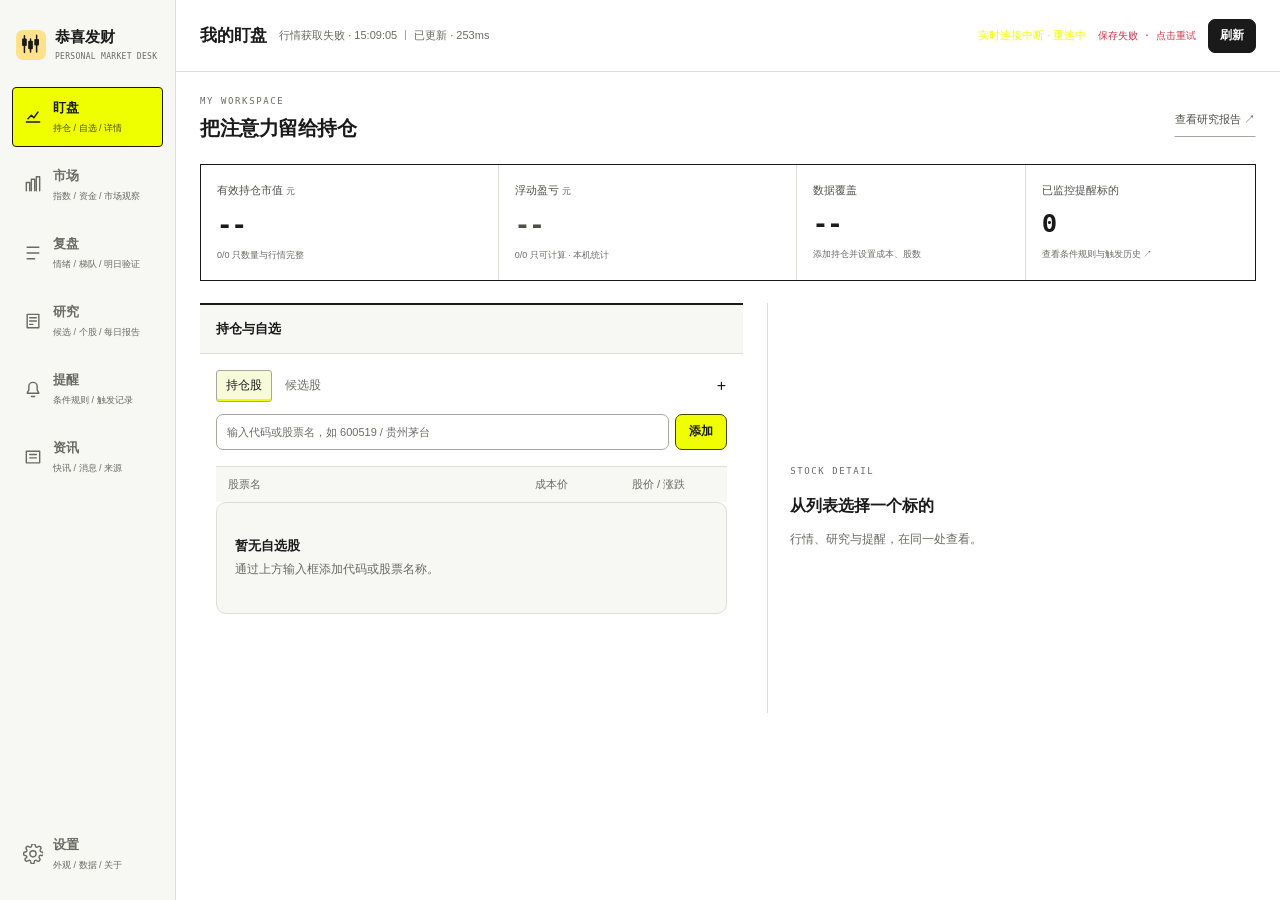
==== commit c24c0582: "融合第3期：盯盘增强（市场页昨日梯队+盘中异动两视图；服务端30秒报价差分引擎：急拉急跌/封板/开板；六时点情绪快照落盘并接入复盘页情绪路径）" ====
--- a/web/index.html
+++ b/web/index.html
@@ -286,7 +286,7 @@
                     </div>
                 </div>
             </div>
-        </section></div><section class="market-observation"><div class="workspace-heading"><div><p class="eyebrow">MARKET OBSERVATION</p><h2>市场观察</h2></div><span class="research-note">辅助信号，独立核对</span></div><div class="signal-workspace-tabs" role="tablist" aria-label="市场观察"><button class="signal-workspace-tab active" type="button" role="tab" aria-selected="true" data-signal-view="rotation">板块轮动</button><button class="signal-workspace-tab" type="button" role="tab" aria-selected="false" data-signal-view="heat">市场热度</button><button class="signal-workspace-tab" type="button" role="tab" aria-selected="false" data-signal-view="limit">打板情绪</button></div><section class="card sector-rotation-section signal-workspace-panel" data-signal-panel="rotation" hidden>
+        </section></div><section class="market-observation"><div class="workspace-heading"><div><p class="eyebrow">MARKET OBSERVATION</p><h2>市场观察</h2></div><span class="research-note">辅助信号，独立核对</span></div><div class="signal-workspace-tabs" role="tablist" aria-label="市场观察"><button class="signal-workspace-tab active" type="button" role="tab" aria-selected="true" data-signal-view="rotation">板块轮动</button><button class="signal-workspace-tab" type="button" role="tab" aria-selected="false" data-signal-view="heat">市场热度</button><button class="signal-workspace-tab" type="button" role="tab" aria-selected="false" data-signal-view="limit">打板情绪</button><button class="signal-workspace-tab" type="button" role="tab" aria-selected="false" data-signal-view="ladder">昨日梯队</button><button class="signal-workspace-tab" type="button" role="tab" aria-selected="false" data-signal-view="anomaly">盘中异动</button></div><section class="card sector-rotation-section signal-workspace-panel" data-signal-panel="rotation" hidden>
             <div class="card-header sector-rotation-header">
                 <div class="sector-rotation-heading">
                     <h2>轮动板块</h2>
@@ -355,6 +355,20 @@
                 <div class="limit-up-list" id="limit-up-list">
                     <div class="ui-state ui-state--loading" data-ui-state="loading" role="status"><strong class="ui-state-title">正在加载打板数据</strong><span class="ui-state-detail">列表返回后会在这里更新。</span><div class="ui-state-skeleton" aria-hidden="true"><span></span><span></span><span></span></div></div>
                 </div>
+            </div>
+        </section><section class="card ladder-watch-section signal-workspace-panel" data-signal-panel="ladder" hidden>
+            <div class="card-header">
+                <h2>昨日梯队</h2>
+            </div>
+            <div class="card-body" id="ladder-watch-root">
+                <div class="ui-state ui-state--loading" data-ui-state="loading" role="status"><strong class="ui-state-title">正在加载梯队数据</strong><span class="ui-state-detail">昨日涨停梯队的实时表现返回后会在这里更新。</span></div>
+            </div>
+        </section><section class="card anomaly-section signal-workspace-panel" data-signal-panel="anomaly" hidden>
+            <div class="card-header">
+                <h2>盘中异动</h2>
+            </div>
+            <div class="card-body" id="anomaly-root">
+                <div class="ui-state ui-state--loading" data-ui-state="loading" role="status"><strong class="ui-state-title">正在加载异动流</strong><span class="ui-state-detail">监控自选/持仓与昨日梯队的急拉急跌、封板与开板。</span></div>
             </div>
         </section></section></div>
 <div class="tab-panel" id="tab-review"><div class="workspace-heading"><div><p class="eyebrow">DAILY REVIEW</p><h2>收盘之后，把今天看清楚</h2></div></div><section class="card review-section">
@@ -624,6 +638,7 @@
 <script src="modules/watchlist/watchlist.js"></script>
 <script src="modules/render-news.js"></script>
 <script src="modules/render-review.js"></script>
+<script src="modules/render-intraday.js"></script>
 <script src="modules/refresh-coordinator.js?rev=10002"></script>
 <script src="modules/workbench.js"></script>
 <script src="modules/research-reports.js"></script>
--- a/web/enhance.css
+++ b/web/enhance.css
@@ -229,3 +229,30 @@
 @media (max-width: 640px) {
   .electron-app .review-metrics { grid-template-columns: repeat(2, 1fr); }
 }
+
+/* ============ 盘中盯盘：昨日梯队 / 盘中异动（融合第 3 期） ============ */
+.electron-app .intraday-note { margin: 0 0 10px; color: var(--text-secondary); font-size: 12px; line-height: 1.7; }
+.electron-app .intraday-group { margin-top: 14px; }
+.electron-app .intraday-group-head { display: flex; flex-wrap: wrap; gap: 4px 12px; align-items: baseline; margin-bottom: 4px; }
+.electron-app .intraday-group-head strong { color: var(--text-primary); font-size: 13px; }
+.electron-app .intraday-group-head span { color: var(--text-tertiary); font-size: 11px; }
+.electron-app .intraday-rows { display: flex; flex-direction: column; }
+.electron-app .intraday-row { display: flex; align-items: baseline; gap: 10px; padding: 6px 0; border-bottom: 1px solid var(--border); font-size: 12px; }
+.electron-app .intraday-row:last-child { border-bottom: none; }
+.electron-app .intraday-name { color: var(--text-primary); min-width: 128px; }
+.electron-app .intraday-name small { color: var(--text-tertiary); font-size: 10px; }
+.electron-app .intraday-ind { color: var(--text-tertiary); flex: 1; min-width: 60px; }
+.electron-app .intraday-price { color: var(--text-secondary); min-width: 52px; text-align: right; }
+.electron-app .intraday-pct { min-width: 64px; text-align: right; color: var(--text-secondary); }
+.electron-app .intraday-pct.is-up, .electron-app .intraday-status.is-up, .electron-app .intraday-type.is-up { color: var(--red); }
+.electron-app .intraday-pct.is-down, .electron-app .intraday-status.is-down, .electron-app .intraday-type.is-down { color: var(--green); }
+.electron-app .intraday-status { min-width: 36px; text-align: right; color: var(--text-tertiary); }
+.electron-app .intraday-status.is-limit { color: var(--red); font-weight: 700; }
+.electron-app .intraday-status.is-dlimit { color: var(--green); font-weight: 700; }
+.electron-app .intraday-time { color: var(--text-tertiary); min-width: 62px; font-variant-numeric: tabular-nums; }
+.electron-app .intraday-type { min-width: 36px; font-weight: 700; color: var(--text-secondary); }
+.electron-app .intraday-detail { flex: 1; color: var(--text-secondary); }
+@media (max-width: 640px) {
+  .electron-app .intraday-ind { display: none; }
+  .electron-app .intraday-name { min-width: 104px; }
+}
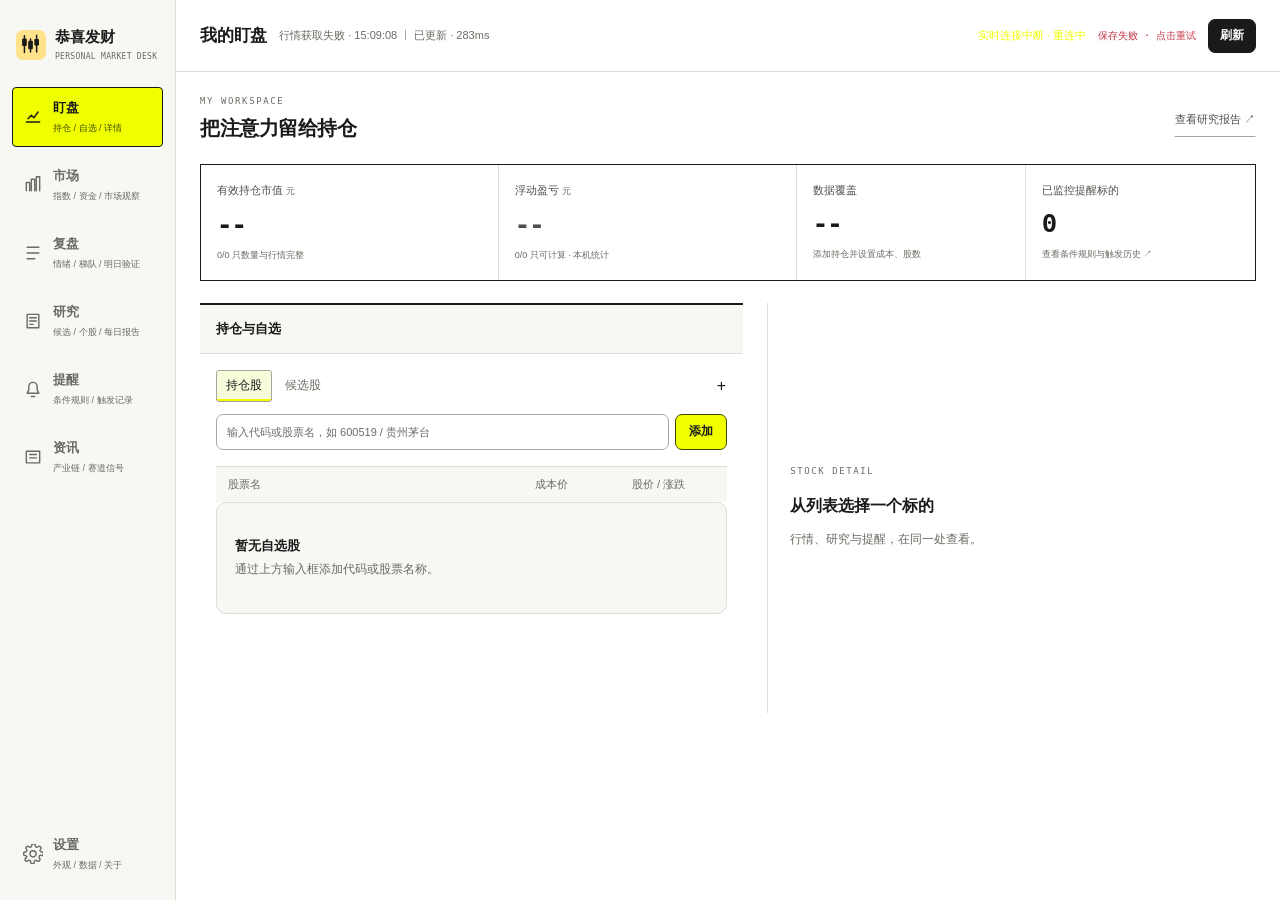
==== commit 5a97e7f4: "资讯页产业链化：移除金十/财联社/东财快讯入口，标题改产业链，子Tab换成12赛道+全部总览（总览截断、单赛道全量双栏），赛道Tab带条数徽标" ====
--- a/web/index.html
+++ b/web/index.html
@@ -34,7 +34,7 @@
 <button class="desktop-nav-btn tab-btn" data-tab="review" type="button" aria-label="复盘"><span class="desktop-nav-icon" aria-hidden="true"><svg viewBox="0 0 24 24" focusable="false"><path d="M5 5h14M5 12h14M5 19h9" /></svg></span><span class="desktop-nav-copy"><span class="desktop-nav-label">复盘</span><span class="desktop-nav-meta">情绪 / 梯队 / 明日验证</span></span></button>
 <button class="desktop-nav-btn tab-btn" data-tab="research" type="button" aria-label="研究"><span class="desktop-nav-icon" aria-hidden="true"><svg viewBox="0 0 24 24" focusable="false"><path d="M5 4h14v16H5zM8 8h8M8 12h8M8 16h4" /></svg></span><span class="desktop-nav-copy"><span class="desktop-nav-label">研究</span><span class="desktop-nav-meta">候选 / 个股 / 每日报告</span></span></button>
 <button class="desktop-nav-btn tab-btn" data-tab="alerts" type="button" aria-label="提醒"><span class="desktop-nav-icon" aria-hidden="true"><svg viewBox="0 0 24 24" focusable="false"><path d="M5 17h14l-2-4V9a5 5 0 0 0-10 0v4zM10 21h4" /></svg></span><span class="desktop-nav-copy"><span class="desktop-nav-label">提醒</span><span class="desktop-nav-meta">条件规则 / 触发记录</span></span></button>
-<button class="desktop-nav-btn tab-btn" data-tab="news" type="button" aria-label="资讯"><span class="desktop-nav-icon" aria-hidden="true"><svg viewBox="0 0 24 24" focusable="false"><path d="M4 5h16v14H4zM8 9h8M8 13h8" /></svg></span><span class="desktop-nav-copy"><span class="desktop-nav-label">资讯</span><span class="desktop-nav-meta">快讯 / 消息 / 来源</span></span></button><button class="desktop-nav-btn desktop-settings-btn" id="settings-btn" aria-label="设置" title="设置" type="button">
+<button class="desktop-nav-btn tab-btn" data-tab="news" type="button" aria-label="资讯"><span class="desktop-nav-icon" aria-hidden="true"><svg viewBox="0 0 24 24" focusable="false"><path d="M4 5h16v14H4zM8 9h8M8 13h8" /></svg></span><span class="desktop-nav-copy"><span class="desktop-nav-label">资讯</span><span class="desktop-nav-meta">产业链 / 赛道信号</span></span></button><button class="desktop-nav-btn desktop-settings-btn" id="settings-btn" aria-label="设置" title="设置" type="button">
             <span class="desktop-nav-icon" aria-hidden="true">
                 <svg viewBox="0 0 24 24" focusable="false">
                     <path d="M12 15.5A3.5 3.5 0 1 0 12 8a3.5 3.5 0 0 0 0 7.5z" />
@@ -406,22 +406,31 @@
             </div>
         </section></div>
 <div class="tab-panel" id="tab-alerts"><div class="workspace-heading"><div><p class="eyebrow">ALERT CENTER</p><h2>只关注你设定的条件</h2></div></div><section class="card"><div class="card-header"><h2>价格提醒与历史</h2></div><div class="card-body" id="price-alert-workspace"></div></section></div>
-<div class="tab-panel" id="tab-news"><div class="workspace-heading"><div><p class="eyebrow">NEWS WIRE</p><h2>市场消息，保留原始来源</h2></div></div><section class="card news-section">
-            <div class="card-header">
-                <h2>财经快讯</h2>
-            </div>
-            <div class="card-body">
-                <!-- 新闻来源切换 -->
-                <div class="news-source-tabs">
-                    <button class="news-source-tab active" data-source="jin10">金十快讯</button>
-                    <button class="news-source-tab" data-source="cls">财联社</button>
-                    <button class="news-source-tab" data-source="eastmoney">东财资讯</button>
-                    <button class="news-source-tab" data-source="industry">产业链</button>
+<div class="tab-panel" id="tab-news"><div class="workspace-heading"><div><p class="eyebrow">INDUSTRY CHAIN</p><h2>全球产业链，按赛道看信号</h2></div></div><section class="card news-section">
+            <div class="card-header">
+                <h2>产业链</h2>
+            </div>
+            <div class="card-body">
+                <!-- 产业链赛道切换（原金十/财联社/东财快讯源已移除） -->
+                <div class="news-source-tabs industry-sector-tabs" id="industry-sector-tabs" role="tablist" aria-label="产业链赛道">
+                    <button class="news-source-tab industry-sector-tab active" data-sector="all" role="tab">全部赛道</button>
+                    <button class="news-source-tab industry-sector-tab" data-sector="ai" role="tab">AI / 大模型</button>
+                    <button class="news-source-tab industry-sector-tab" data-sector="semi" role="tab">半导体 / 芯片</button>
+                    <button class="news-source-tab industry-sector-tab" data-sector="robot" role="tab">机器人 / 自动化</button>
+                    <button class="news-source-tab industry-sector-tab" data-sector="auto" role="tab">汽车 / 新能源车</button>
+                    <button class="news-source-tab industry-sector-tab" data-sector="energy" role="tab">能源 / 新能源</button>
+                    <button class="news-source-tab industry-sector-tab" data-sector="bio" role="tab">生物医药 / 健康</button>
+                    <button class="news-source-tab industry-sector-tab" data-sector="space" role="tab">航天 / 太空</button>
+                    <button class="news-source-tab industry-sector-tab" data-sector="security" role="tab">网络安全</button>
+                    <button class="news-source-tab industry-sector-tab" data-sector="tech" role="tab">科技 / 互联网</button>
+                    <button class="news-source-tab industry-sector-tab" data-sector="consumer" role="tab">消费电子 / 数码</button>
+                    <button class="news-source-tab industry-sector-tab" data-sector="macro" role="tab">财经 / 宏观</button>
+                    <button class="news-source-tab industry-sector-tab" data-sector="science" role="tab">科学 / 前沿</button>
                 </div>
                 <div class="news-list" id="news-list">
                     <div class="ui-state ui-state--loading" data-ui-state="loading" role="status">
-                        <strong class="ui-state-title">正在加载快讯</strong>
-                        <span class="ui-state-detail">最新消息返回后会在这里更新。</span>
+                        <strong class="ui-state-title">正在加载产业链资讯</strong>
+                        <span class="ui-state-detail">全球产业信号返回后会在这里更新。</span>
                         <div class="ui-state-skeleton" aria-hidden="true"><span></span><span></span><span></span></div>
                     </div>
                 </div>
--- a/web/enhance.css
+++ b/web/enhance.css
@@ -138,6 +138,16 @@
 }
 
 /* ============ 产业链资讯（融合 investment-news） ============ */
+/* 赛道子 Tab：原快讯源 Tab 的位置，现为 全部 + 12 赛道，可换行、带条数徽标与赛道色点 */
+.electron-app .industry-sector-tabs { flex-wrap: wrap; row-gap: 2px; }
+.electron-app .industry-sector-tab { display: inline-flex; align-items: center; gap: 5px; white-space: nowrap; }
+.electron-app .industry-tab-count { color: var(--text-tertiary); font-size: 10px; font-style: normal; font-family: var(--mono); }
+.electron-app .industry-sector-tab.active .industry-tab-count { color: var(--amber); }
+.electron-app .industry-sector-more { padding: 2px 0; border: 0; background: transparent; color: var(--amber);
+  font-size: 11px; cursor: pointer; }
+.electron-app .industry-sector-more:hover { text-decoration: underline; }
+.electron-app .industry-sector-more--foot { display: block; margin-top: 8px; }
+.electron-app .industry-sector > header .industry-sector-more { margin-left: 8px; }
 .electron-app .industry-board { padding-top: 8px; }
 .electron-app .industry-board-meta { display: flex; align-items: center; justify-content: space-between; gap: 16px;
   padding: 10px 0 12px; border-bottom: 1px solid var(--border); }
@@ -172,6 +182,10 @@
   font-size: 12px; line-height: 1.6; -webkit-box-orient: vertical; -webkit-line-clamp: 2; }
 @media (min-width: 1100px) {
   .electron-app .industry-sectors { grid-template-columns: repeat(2, minmax(0, 1fr)); }
+  /* 单赛道模式：占满整行，资讯条目双栏排布提高密度 */
+  .electron-app .industry-sectors--single { grid-template-columns: 1fr; }
+  .electron-app .industry-sectors--single .industry-items { display: grid; grid-template-columns: repeat(2, minmax(0, 1fr)); gap: 0 24px; }
+  .electron-app .industry-sectors--single .industry-points ul { columns: 1; }
 }
 @media (max-width: 640px) {
   .electron-app .industry-board-meta { align-items: flex-start; flex-direction: column; }
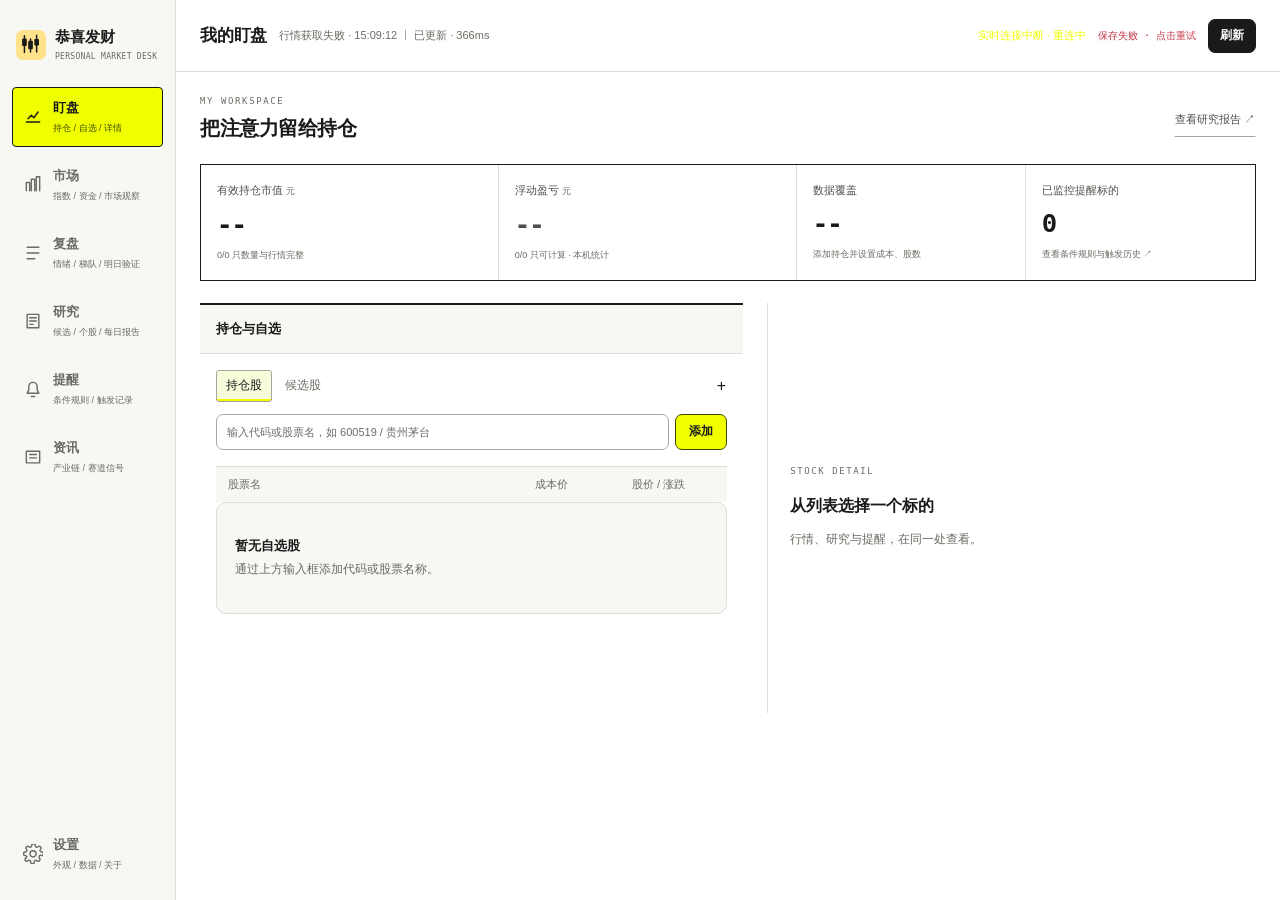
==== commit 6bf5630a: "去重与合并：复盘页明日预判并入明日验证只展示一次、连板天梯补所属行业；市场热度双榜合并为综合榜（名次折分各50%、缺源归一、保留双榜名次）；移除打板情绪与昨日梯队视图" ====
--- a/web/index.html
+++ b/web/index.html
@@ -286,7 +286,7 @@
                     </div>
                 </div>
             </div>
-        </section></div><section class="market-observation"><div class="workspace-heading"><div><p class="eyebrow">MARKET OBSERVATION</p><h2>市场观察</h2></div><span class="research-note">辅助信号，独立核对</span></div><div class="signal-workspace-tabs" role="tablist" aria-label="市场观察"><button class="signal-workspace-tab active" type="button" role="tab" aria-selected="true" data-signal-view="rotation">板块轮动</button><button class="signal-workspace-tab" type="button" role="tab" aria-selected="false" data-signal-view="heat">市场热度</button><button class="signal-workspace-tab" type="button" role="tab" aria-selected="false" data-signal-view="limit">打板情绪</button><button class="signal-workspace-tab" type="button" role="tab" aria-selected="false" data-signal-view="ladder">昨日梯队</button><button class="signal-workspace-tab" type="button" role="tab" aria-selected="false" data-signal-view="anomaly">盘中异动</button></div><section class="card sector-rotation-section signal-workspace-panel" data-signal-panel="rotation" hidden>
+        </section></div><section class="market-observation"><div class="workspace-heading"><div><p class="eyebrow">MARKET OBSERVATION</p><h2>市场观察</h2></div><span class="research-note">辅助信号，独立核对</span></div><div class="signal-workspace-tabs" role="tablist" aria-label="市场观察"><button class="signal-workspace-tab active" type="button" role="tab" aria-selected="true" data-signal-view="rotation">板块轮动</button><button class="signal-workspace-tab" type="button" role="tab" aria-selected="false" data-signal-view="heat">市场热度</button><button class="signal-workspace-tab" type="button" role="tab" aria-selected="false" data-signal-view="anomaly">盘中异动</button></div><section class="card sector-rotation-section signal-workspace-panel" data-signal-panel="rotation" hidden>
             <div class="card-header sector-rotation-header">
                 <div class="sector-rotation-heading">
                     <h2>轮动板块</h2>
@@ -304,64 +304,19 @@
                 <span class="hot-rank-header-time" id="hot-rank-update-time"></span>
             </div>
             <div class="card-body">
-                <div class="hot-rank-tabs">
-                    <button class="hot-rank-tab active" data-source="ths">同花顺热榜</button>
-                    <button class="hot-rank-tab" data-source="em">东财人气榜</button>
-                </div>
-                <div class="hot-rank-panel active" id="hot-rank-panel-ths">
+                <p class="hot-rank-note">同花顺热榜 × 东财人气榜合并：按各自名次折算分数，各占 50%；只在一榜上榜的股票另一榜记 0 分；某个数据源无数据时，权重自动归一到有数据的源。</p>
+                <div class="hot-rank-panel active hot-rank-panel--merged">
                     <div class="hot-rank-table-head" role="row">
                         <span role="columnheader">排名</span>
                         <span role="columnheader">股票</span>
                         <span role="columnheader">涨跌幅</span>
-                        <span role="columnheader">热度</span>
-                        <span role="columnheader">变化</span>
-                    </div>
-                    <ul class="hot-rank-list" id="hot-rank-list-ths">
-                        <li class="ui-state ui-state--loading" data-ui-state="loading" role="status"><strong class="ui-state-title">正在加载热榜</strong><span class="ui-state-detail">保留当前结构，等待最新排名。</span><div class="ui-state-skeleton" aria-hidden="true"><span></span><span></span><span></span></div></li>
+                        <span role="columnheader">综合分</span>
+                        <span role="columnheader">双榜名次</span>
+                    </div>
+                    <ul class="hot-rank-list" id="hot-rank-list">
+                        <li class="ui-state ui-state--loading" data-ui-state="loading" role="status"><strong class="ui-state-title">正在加载热榜</strong><span class="ui-state-detail">双榜合并后会在这里更新。</span><div class="ui-state-skeleton" aria-hidden="true"><span></span><span></span><span></span></div></li>
                     </ul>
                 </div>
-                <div class="hot-rank-panel" id="hot-rank-panel-em">
-                    <div class="hot-rank-table-head" role="row">
-                        <span role="columnheader">排名</span>
-                        <span role="columnheader">股票</span>
-                        <span role="columnheader">价格</span>
-                        <span role="columnheader">涨跌幅</span>
-                        <span role="columnheader">变化</span>
-                    </div>
-                    <ul class="hot-rank-list" id="hot-rank-list-em">
-                        <li class="ui-state ui-state--loading" data-ui-state="loading" role="status"><strong class="ui-state-title">正在加载热榜</strong><span class="ui-state-detail">保留当前结构，等待最新排名。</span><div class="ui-state-skeleton" aria-hidden="true"><span></span><span></span><span></span></div></li>
-                    </ul>
-                </div>
-            </div>
-        </section><section class="card limit-up-section signal-workspace-panel" data-signal-panel="limit" hidden>
-            <div class="card-header">
-                <h2>打板情绪</h2>
-            </div>
-            <div class="card-body">
-                <div class="limit-up-summary" id="limit-up-summary"></div>
-                <div class="limit-up-tabs">
-                    <button class="limit-up-tab active" data-type="zt">涨停</button>
-                    <button class="limit-up-tab" data-type="zb">炸板</button>
-                    <button class="limit-up-tab" data-type="dt">跌停</button>
-                    <button class="limit-up-tab" data-type="yzt">昨涨停</button>
-                </div>
-                <div class="limit-up-table-head" role="row">
-                    <span role="columnheader">股票</span>
-                    <span role="columnheader">涨跌幅</span>
-                    <span role="columnheader" id="limit-up-col-stat">连板</span>
-                    <span role="columnheader" id="limit-up-col-extra">封单</span>
-                    <span role="columnheader">行业</span>
-                </div>
-                <div class="limit-up-list" id="limit-up-list">
-                    <div class="ui-state ui-state--loading" data-ui-state="loading" role="status"><strong class="ui-state-title">正在加载打板数据</strong><span class="ui-state-detail">列表返回后会在这里更新。</span><div class="ui-state-skeleton" aria-hidden="true"><span></span><span></span><span></span></div></div>
-                </div>
-            </div>
-        </section><section class="card ladder-watch-section signal-workspace-panel" data-signal-panel="ladder" hidden>
-            <div class="card-header">
-                <h2>昨日梯队</h2>
-            </div>
-            <div class="card-body" id="ladder-watch-root">
-                <div class="ui-state ui-state--loading" data-ui-state="loading" role="status"><strong class="ui-state-title">正在加载梯队数据</strong><span class="ui-state-detail">昨日涨停梯队的实时表现返回后会在这里更新。</span></div>
             </div>
         </section><section class="card anomaly-section signal-workspace-panel" data-signal-panel="anomaly" hidden>
             <div class="card-header">
--- a/web/enhance.css
+++ b/web/enhance.css
@@ -135,6 +135,19 @@
   .electron-app .market-observation .sector-rotation-toggle { grid-column: 4; grid-row: 1; }
   .electron-app .market-observation .sector-rotation-detail { grid-template-columns: 1fr 1fr; column-gap: 22px; }
   .electron-app .market-observation .sector-rotation-detail > div:nth-child(-n + 2) { border-top: none; }
+}
+
+/* ============ 市场热度合并榜（同花顺 × 东财各 50%） ============ */
+.electron-app .hot-rank-note { margin: 2px 0 10px; color: var(--text-tertiary); font-size: 11px; line-height: 1.6; }
+.electron-app .hot-rank-panel--merged .hot-rank-table-head,
+.electron-app .hot-rank-panel--merged .hot-rank-item { grid-template-columns: 28px minmax(0, 1fr) 64px 52px minmax(120px, auto); }
+.electron-app .hot-rank-score { color: var(--text-primary); font-weight: 700; text-align: right; white-space: nowrap; }
+.electron-app .hot-rank-sources { color: var(--text-tertiary); font-size: 11px; text-align: right; white-space: nowrap; }
+.electron-app .hot-rank-sources .hot-rank-tag { margin-left: 6px; }
+@media (max-width: 640px) {
+  .electron-app .hot-rank-panel--merged .hot-rank-table-head,
+  .electron-app .hot-rank-panel--merged .hot-rank-item { grid-template-columns: 24px minmax(0, 1fr) 58px 44px minmax(96px, auto); }
+  .electron-app .hot-rank-sources { font-size: 10px; }
 }
 
 /* ============ 产业链资讯（融合 investment-news） ============ */
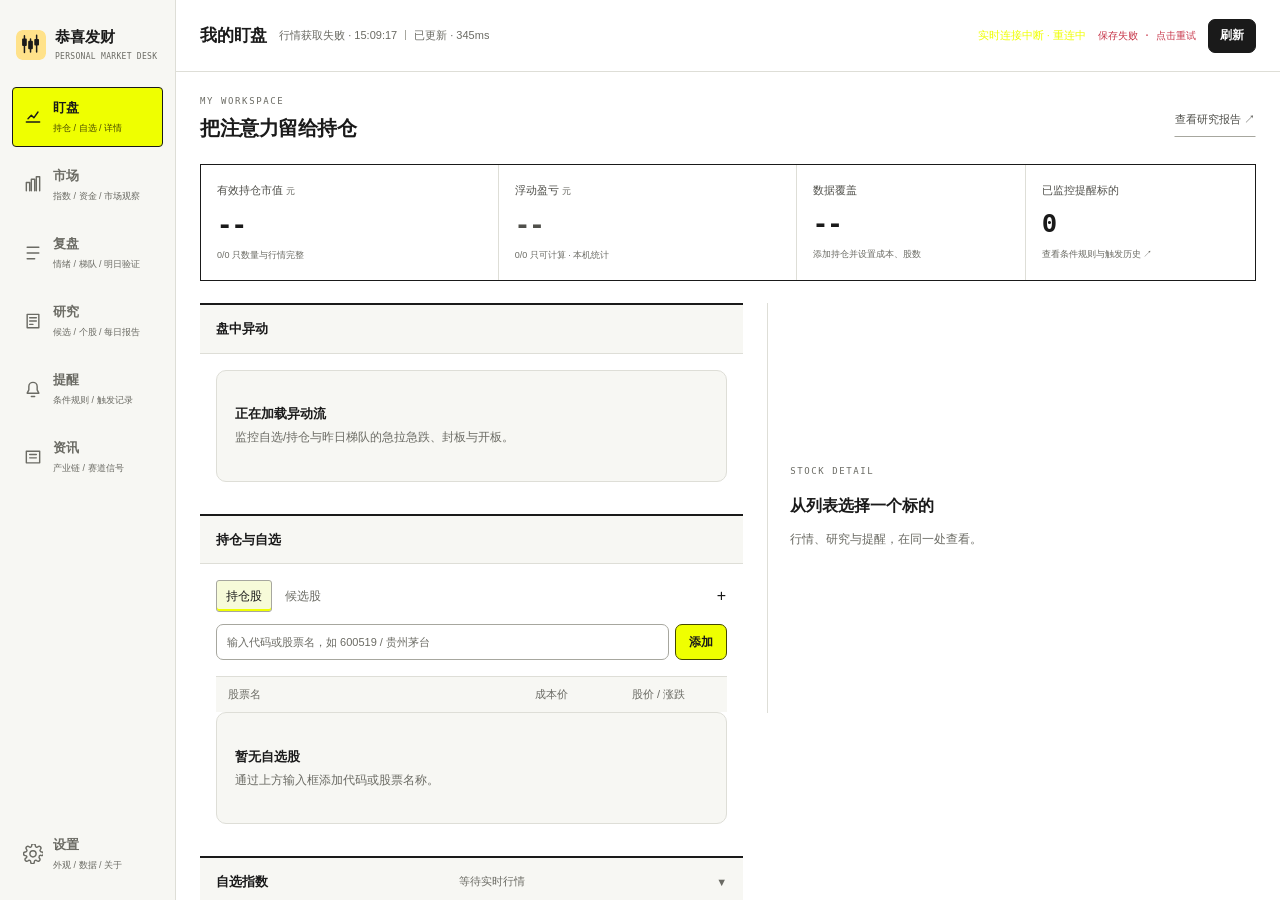
==== commit 8316838b: "盯盘页整合：盘中异动移入盯盘页持仓与自选上方、自选指数移入盯盘页；市场热度排版拉开列间距，名次列改名且不标来源、删除组成说明文本" ====
--- a/web/index.html
+++ b/web/index.html
@@ -71,7 +71,14 @@
 <div class="tab-panel active" id="tab-dashboard">
 <div class="workspace-heading"><div><p class="eyebrow">MY WORKSPACE</p><h2>把注意力留给持仓</h2></div><button type="button" class="workspace-link" data-navigate="research">查看研究报告 ↗</button></div>
 <section class="portfolio-summary" id="portfolio-summary" aria-label="本机持仓统计" aria-live="polite"></section>
-<div class="watch-workspace"><div class="watch-list-pane"><section class="card watchlist-section" data-collapsible="false">
+<div class="watch-workspace"><div class="watch-list-pane"><section class="card anomaly-section">
+            <div class="card-header">
+                <h2>盘中异动</h2>
+            </div>
+            <div class="card-body" id="anomaly-root">
+                <div class="ui-state ui-state--loading" data-ui-state="loading" role="status"><strong class="ui-state-title">正在加载异动流</strong><span class="ui-state-detail">监控自选/持仓与昨日梯队的急拉急跌、封板与开板。</span></div>
+            </div>
+        </section><section class="card watchlist-section" data-collapsible="false">
             <div class="card-header">
                 <h2>持仓与自选</h2>
                 <span class="watchlist-header-time" id="watchlist-update-time"></span>
@@ -97,6 +104,20 @@
                 <div class="watchlist-grid" id="watchlist-grid">
                     <div class="ui-state ui-state--empty" data-ui-state="empty" role="status"><strong class="ui-state-title">暂无自选股</strong><span class="ui-state-detail">通过上方输入框添加代码或股票名称。</span></div>
                 </div>
+            </div>
+        </section><section class="card custom-index-section" data-collapsible="true">
+            <div class="card-header" role="button" tabindex="0">
+                <h2>自选指数</h2>
+                <span class="custom-index-header-time" id="custom-index-update-time"></span>
+                <span class="collapse-icon">▼</span>
+            </div>
+            <div class="card-body">
+                <form class="custom-index-add-form" id="custom-index-add-form" hidden>
+                    <input type="text" id="custom-index-input" autocomplete="off" placeholder="输入指数 / ETF / 板块代码或名称" aria-label="指数或 ETF 代码/名称">
+                    <button type="submit">添加</button>
+                    <button type="button" class="secondary" id="custom-index-add-cancel">取消</button>
+                </form>
+                <div class="index-grid" id="custom-index-grid"></div>
             </div>
         </section></div><aside class="detail-dock" id="stock-detail-dock" aria-label="标的详情"><div class="detail-placeholder" id="detail-placeholder"><span class="eyebrow">STOCK DETAIL</span><h3>从列表选择一个标的</h3><p>行情、研究与提醒，在同一处查看。</p></div><div class="modal-panel" id="stock-fund-panel" role="region" aria-labelledby="stock-fund-title" hidden>
     <div class="modal-header">
@@ -166,20 +187,6 @@
                     </div>
                 </div>
             </div>
-        </section><section class="card custom-index-section" data-collapsible="true">
-            <div class="card-header" role="button" tabindex="0">
-                <h2>自选指数</h2>
-                <span class="custom-index-header-time" id="custom-index-update-time"></span>
-                <span class="collapse-icon">▼</span>
-            </div>
-            <div class="card-body">
-                <form class="custom-index-add-form" id="custom-index-add-form" hidden>
-                    <input type="text" id="custom-index-input" autocomplete="off" placeholder="输入指数 / ETF / 板块代码或名称" aria-label="指数或 ETF 代码/名称">
-                    <button type="submit">添加</button>
-                    <button type="button" class="secondary" id="custom-index-add-cancel">取消</button>
-                </form>
-                <div class="index-grid" id="custom-index-grid"></div>
-            </div>
         </section><section class="card market-breadth-section" data-collapsible="true">
             <div class="card-header" role="button" tabindex="0">
                 <h2>市场涨跌家数</h2>
@@ -286,7 +293,7 @@
                     </div>
                 </div>
             </div>
-        </section></div><section class="market-observation"><div class="workspace-heading"><div><p class="eyebrow">MARKET OBSERVATION</p><h2>市场观察</h2></div><span class="research-note">辅助信号，独立核对</span></div><div class="signal-workspace-tabs" role="tablist" aria-label="市场观察"><button class="signal-workspace-tab active" type="button" role="tab" aria-selected="true" data-signal-view="rotation">板块轮动</button><button class="signal-workspace-tab" type="button" role="tab" aria-selected="false" data-signal-view="heat">市场热度</button><button class="signal-workspace-tab" type="button" role="tab" aria-selected="false" data-signal-view="anomaly">盘中异动</button></div><section class="card sector-rotation-section signal-workspace-panel" data-signal-panel="rotation" hidden>
+        </section></div><section class="market-observation"><div class="workspace-heading"><div><p class="eyebrow">MARKET OBSERVATION</p><h2>市场观察</h2></div><span class="research-note">辅助信号，独立核对</span></div><div class="signal-workspace-tabs" role="tablist" aria-label="市场观察"><button class="signal-workspace-tab active" type="button" role="tab" aria-selected="true" data-signal-view="rotation">板块轮动</button><button class="signal-workspace-tab" type="button" role="tab" aria-selected="false" data-signal-view="heat">市场热度</button></div><section class="card sector-rotation-section signal-workspace-panel" data-signal-panel="rotation" hidden>
             <div class="card-header sector-rotation-header">
                 <div class="sector-rotation-heading">
                     <h2>轮动板块</h2>
@@ -304,26 +311,18 @@
                 <span class="hot-rank-header-time" id="hot-rank-update-time"></span>
             </div>
             <div class="card-body">
-                <p class="hot-rank-note">同花顺热榜 × 东财人气榜合并：按各自名次折算分数，各占 50%；只在一榜上榜的股票另一榜记 0 分；某个数据源无数据时，权重自动归一到有数据的源。</p>
                 <div class="hot-rank-panel active hot-rank-panel--merged">
                     <div class="hot-rank-table-head" role="row">
                         <span role="columnheader">排名</span>
                         <span role="columnheader">股票</span>
                         <span role="columnheader">涨跌幅</span>
                         <span role="columnheader">综合分</span>
-                        <span role="columnheader">双榜名次</span>
+                        <span role="columnheader">名次</span>
                     </div>
                     <ul class="hot-rank-list" id="hot-rank-list">
-                        <li class="ui-state ui-state--loading" data-ui-state="loading" role="status"><strong class="ui-state-title">正在加载热榜</strong><span class="ui-state-detail">双榜合并后会在这里更新。</span><div class="ui-state-skeleton" aria-hidden="true"><span></span><span></span><span></span></div></li>
+                        <li class="ui-state ui-state--loading" data-ui-state="loading" role="status"><strong class="ui-state-title">正在加载热榜</strong><span class="ui-state-detail">热榜返回后会在这里更新。</span><div class="ui-state-skeleton" aria-hidden="true"><span></span><span></span><span></span></div></li>
                     </ul>
                 </div>
-            </div>
-        </section><section class="card anomaly-section signal-workspace-panel" data-signal-panel="anomaly" hidden>
-            <div class="card-header">
-                <h2>盘中异动</h2>
-            </div>
-            <div class="card-body" id="anomaly-root">
-                <div class="ui-state ui-state--loading" data-ui-state="loading" role="status"><strong class="ui-state-title">正在加载异动流</strong><span class="ui-state-detail">监控自选/持仓与昨日梯队的急拉急跌、封板与开板。</span></div>
             </div>
         </section></section></div>
 <div class="tab-panel" id="tab-review"><div class="workspace-heading"><div><p class="eyebrow">DAILY REVIEW</p><h2>收盘之后，把今天看清楚</h2></div></div><section class="card review-section">
--- a/web/enhance.css
+++ b/web/enhance.css
@@ -137,16 +137,19 @@
   .electron-app .market-observation .sector-rotation-detail > div:nth-child(-n + 2) { border-top: none; }
 }
 
-/* ============ 市场热度合并榜（同花顺 × 东财各 50%） ============ */
-.electron-app .hot-rank-note { margin: 2px 0 10px; color: var(--text-tertiary); font-size: 11px; line-height: 1.6; }
+/* ============ 盯盘页左栏堆叠（盘中异动 / 持仓与自选 / 自选指数） ============ */
+.electron-app .watch-list-pane { display: flex; flex-direction: column; gap: 16px; }
+
+/* ============ 市场热度合并榜 ============ */
+/* 列间距拉开：排名 36 / 股票 1fr / 涨跌幅 88 / 综合分 76 / 名次 132，列间 18px，行内左右留白 */
 .electron-app .hot-rank-panel--merged .hot-rank-table-head,
-.electron-app .hot-rank-panel--merged .hot-rank-item { grid-template-columns: 28px minmax(0, 1fr) 64px 52px minmax(120px, auto); }
+.electron-app .hot-rank-panel--merged .hot-rank-item { grid-template-columns: 36px minmax(0, 1fr) 88px 76px 132px; gap: 18px; padding-left: 6px; padding-right: 6px; }
+.electron-app .hot-rank-panel--merged .hot-rank-item { min-height: 54px; }
 .electron-app .hot-rank-score { color: var(--text-primary); font-weight: 700; text-align: right; white-space: nowrap; }
-.electron-app .hot-rank-sources { color: var(--text-tertiary); font-size: 11px; text-align: right; white-space: nowrap; }
-.electron-app .hot-rank-sources .hot-rank-tag { margin-left: 6px; }
+.electron-app .hot-rank-sources { color: var(--text-tertiary); font-size: 11px; text-align: right; white-space: nowrap; letter-spacing: .02em; }
 @media (max-width: 640px) {
   .electron-app .hot-rank-panel--merged .hot-rank-table-head,
-  .electron-app .hot-rank-panel--merged .hot-rank-item { grid-template-columns: 24px minmax(0, 1fr) 58px 44px minmax(96px, auto); }
+  .electron-app .hot-rank-panel--merged .hot-rank-item { grid-template-columns: 26px minmax(0, 1fr) 72px 58px 104px; gap: 10px; padding-left: 2px; padding-right: 2px; }
   .electron-app .hot-rank-sources { font-size: 10px; }
 }
 
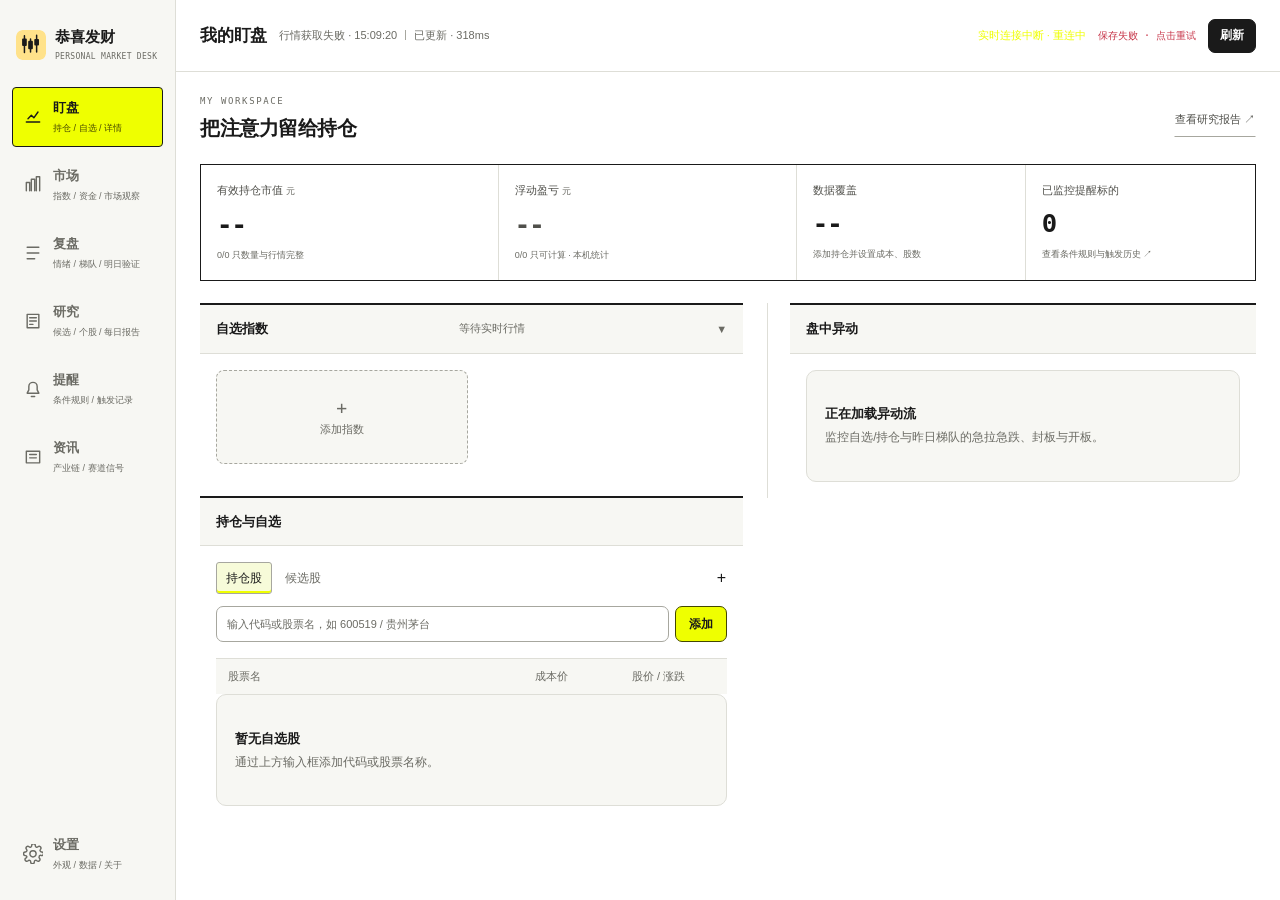
==== commit 21ec90f4: "盯盘页改版：移除详情占位模块，盘中异动移入右侧原占位区；股票详情改为全屏弹窗（不再宽屏内嵌）；自选指数与持仓与自选对调位置" ====
--- a/web/index.html
+++ b/web/index.html
@@ -71,12 +71,19 @@
 <div class="tab-panel active" id="tab-dashboard">
 <div class="workspace-heading"><div><p class="eyebrow">MY WORKSPACE</p><h2>把注意力留给持仓</h2></div><button type="button" class="workspace-link" data-navigate="research">查看研究报告 ↗</button></div>
 <section class="portfolio-summary" id="portfolio-summary" aria-label="本机持仓统计" aria-live="polite"></section>
-<div class="watch-workspace"><div class="watch-list-pane"><section class="card anomaly-section">
-            <div class="card-header">
-                <h2>盘中异动</h2>
-            </div>
-            <div class="card-body" id="anomaly-root">
-                <div class="ui-state ui-state--loading" data-ui-state="loading" role="status"><strong class="ui-state-title">正在加载异动流</strong><span class="ui-state-detail">监控自选/持仓与昨日梯队的急拉急跌、封板与开板。</span></div>
+<div class="watch-workspace"><div class="watch-list-pane"><section class="card custom-index-section" data-collapsible="true">
+            <div class="card-header" role="button" tabindex="0">
+                <h2>自选指数</h2>
+                <span class="custom-index-header-time" id="custom-index-update-time"></span>
+                <span class="collapse-icon">▼</span>
+            </div>
+            <div class="card-body">
+                <form class="custom-index-add-form" id="custom-index-add-form" hidden>
+                    <input type="text" id="custom-index-input" autocomplete="off" placeholder="输入指数 / ETF / 板块代码或名称" aria-label="指数或 ETF 代码/名称">
+                    <button type="submit">添加</button>
+                    <button type="button" class="secondary" id="custom-index-add-cancel">取消</button>
+                </form>
+                <div class="index-grid" id="custom-index-grid"></div>
             </div>
         </section><section class="card watchlist-section" data-collapsible="false">
             <div class="card-header">
@@ -105,29 +112,14 @@
                     <div class="ui-state ui-state--empty" data-ui-state="empty" role="status"><strong class="ui-state-title">暂无自选股</strong><span class="ui-state-detail">通过上方输入框添加代码或股票名称。</span></div>
                 </div>
             </div>
-        </section><section class="card custom-index-section" data-collapsible="true">
-            <div class="card-header" role="button" tabindex="0">
-                <h2>自选指数</h2>
-                <span class="custom-index-header-time" id="custom-index-update-time"></span>
-                <span class="collapse-icon">▼</span>
-            </div>
-            <div class="card-body">
-                <form class="custom-index-add-form" id="custom-index-add-form" hidden>
-                    <input type="text" id="custom-index-input" autocomplete="off" placeholder="输入指数 / ETF / 板块代码或名称" aria-label="指数或 ETF 代码/名称">
-                    <button type="submit">添加</button>
-                    <button type="button" class="secondary" id="custom-index-add-cancel">取消</button>
-                </form>
-                <div class="index-grid" id="custom-index-grid"></div>
-            </div>
-        </section></div><aside class="detail-dock" id="stock-detail-dock" aria-label="标的详情"><div class="detail-placeholder" id="detail-placeholder"><span class="eyebrow">STOCK DETAIL</span><h3>从列表选择一个标的</h3><p>行情、研究与提醒，在同一处查看。</p></div><div class="modal-panel" id="stock-fund-panel" role="region" aria-labelledby="stock-fund-title" hidden>
-    <div class="modal-header">
-        <h3 id="stock-fund-title">标的详情</h3>
-        <button class="modal-close" id="stock-fund-close" aria-label="关闭">✕</button>
-    </div>
-    <div class="modal-body" id="stock-fund-body">
-        <div class="ui-state ui-state--loading" data-ui-state="loading" role="status"><strong class="ui-state-title">正在加载个股详情</strong><span class="ui-state-detail">行情、技术面和资金数据返回后会在这里更新。</span><div class="ui-state-skeleton" aria-hidden="true"><span></span><span></span><span></span></div></div>
-    </div>
-</div></aside></div>
+        </section></div><aside class="detail-dock" id="stock-detail-dock" aria-label="盘中异动"><section class="card anomaly-section">
+            <div class="card-header">
+                <h2>盘中异动</h2>
+            </div>
+            <div class="card-body" id="anomaly-root">
+                <div class="ui-state ui-state--loading" data-ui-state="loading" role="status"><strong class="ui-state-title">正在加载异动流</strong><span class="ui-state-detail">监控自选/持仓与昨日梯队的急拉急跌、封板与开板。</span></div>
+            </div>
+        </section></aside></div>
 </div>
 <div class="tab-panel" id="tab-market"><div class="workspace-heading"><div><p class="eyebrow">MARKET OVERVIEW</p><h2>先看市场，再看信号</h2></div></div><div class="market-grid"><section class="card index-section" data-collapsible="false">
             <div class="card-header">
@@ -572,6 +564,15 @@
     </div>
 </div>
 
+<div class="modal-panel" id="stock-fund-panel" role="dialog" aria-modal="true" aria-labelledby="stock-fund-title" hidden>
+    <div class="modal-header">
+        <h3 id="stock-fund-title">标的详情</h3>
+        <button class="modal-close" id="stock-fund-close" aria-label="关闭">✕</button>
+    </div>
+    <div class="modal-body" id="stock-fund-body">
+        <div class="ui-state ui-state--loading" data-ui-state="loading" role="status"><strong class="ui-state-title">正在加载个股详情</strong><span class="ui-state-detail">行情、技术面和资金数据返回后会在这里更新。</span><div class="ui-state-skeleton" aria-hidden="true"><span></span><span></span><span></span></div></div>
+    </div>
+</div>
 <div class="modal-overlay" id="stock-fund-overlay" hidden></div>
 
 <!-- Modules 加载顺序:utils → state → cache → render-* / watchlist 子模块 → app.js 入口 -->
--- a/web/workbench.css
+++ b/web/workbench.css
@@ -54,7 +54,6 @@
 .electron-app .portfolio-action:hover { background: var(--color-accent-soft); }
 .electron-app .watch-workspace { display: grid; grid-template-columns: minmax(0, 1fr); min-width: 0; align-items: start; }
 .electron-app .watch-list-pane, .electron-app .detail-dock { min-width: 0; }
-.electron-app .detail-dock { display: none; }
 .electron-app .card { border-radius: 0; box-shadow: none; border: 0; border-top: 2px solid var(--text-primary); background: transparent; }
 .electron-app .card-header { padding: 14px var(--content-inset); flex-wrap: wrap; row-gap: 8px; }
 .electron-app .card > .card-body { padding: 16px var(--content-inset); }
@@ -114,14 +113,7 @@
 .electron-app .research-toolbar { flex-wrap: wrap; }
 @media (min-width: 1100px) {
     .electron-app .watch-workspace { grid-template-columns: minmax(340px, 1fr) minmax(340px, .9fr); gap: 24px; }
-    .electron-app .detail-dock { display: block; position: sticky; top: 0; min-height: 410px; border-left: 1px solid var(--border); padding-left: 22px; }
-    .electron-app .detail-placeholder { display: grid; align-content: center; min-height: 410px; gap: 12px; color: var(--text-tertiary); }
-    .electron-app .detail-placeholder h3 { color: var(--text-primary); font-size: 16px; font-weight: 600; }
-    .electron-app .detail-placeholder p { font-size: 12px; line-height: 1.8; }
-    .electron-app .detail-dock #stock-fund-panel { display: flex; flex-direction: column; position: static; inset: auto; transform: none; width: 100%; height: auto; max-height: calc(100dvh - 112px); border: 0; border-radius: 0; box-shadow: none; background: transparent; }
-    .electron-app .detail-dock .modal-header { padding: 12px; min-height: 50px; flex-shrink: 0; }
-    .electron-app .detail-dock .modal-header h3 { font-size: 14px; }
-    .electron-app .detail-dock .modal-body { padding: 0 12px 12px; overflow-y: auto; min-height: 0; overscroll-behavior: contain; }
+    .electron-app .detail-dock { display: block; position: sticky; top: 0; border-left: 1px solid var(--border); padding-left: 22px; }
     .electron-app .watchlist-header-spark, .electron-app .watchlist-stock-sparkline { display: none; }
 }
 @media (min-width: 1400px) {
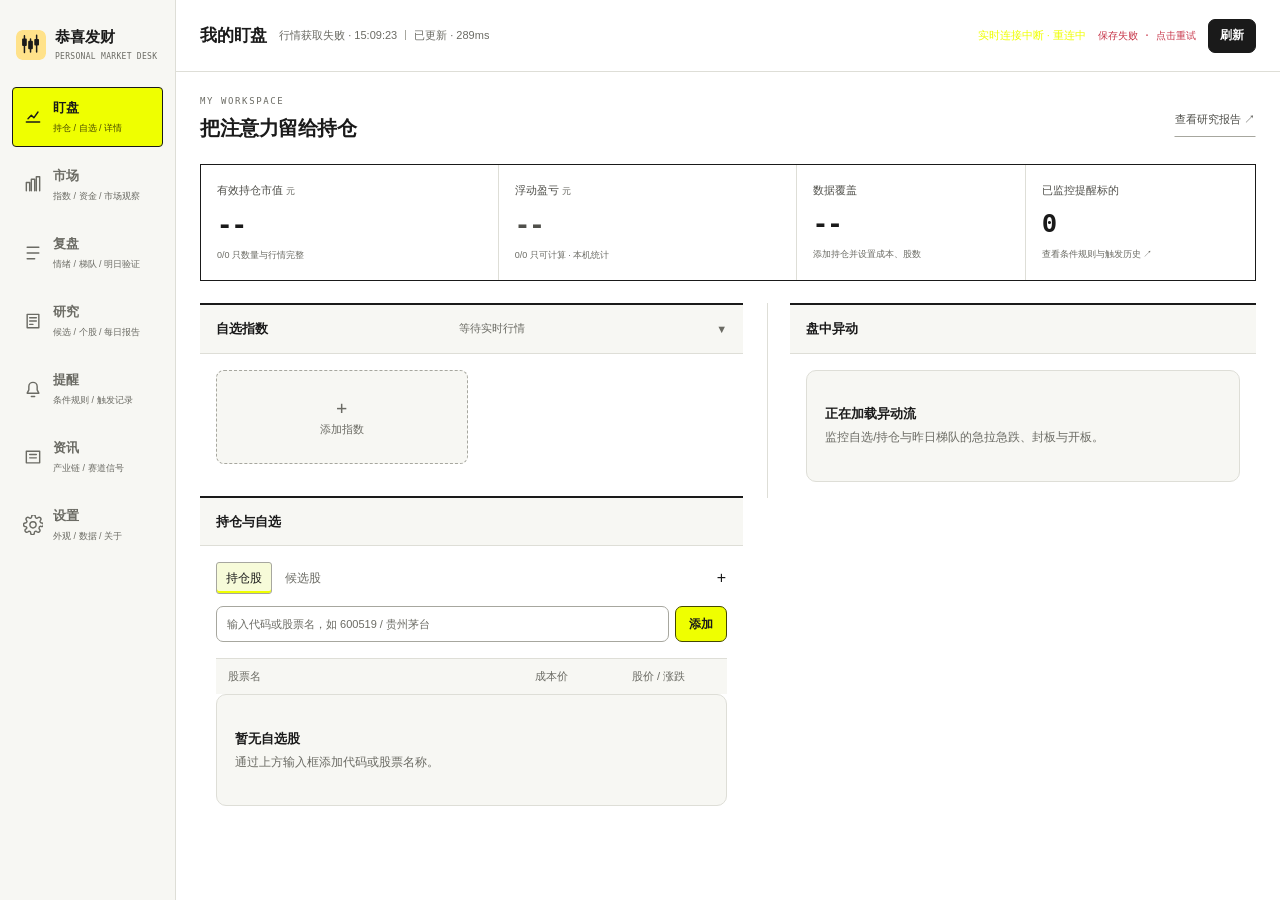
==== commit 54dd0435: "用户名显示从右上角移到侧栏左下角设置上方：头像首字母+用户名+「点击切换用户」，点击退出切换；窄屏/底部栏布局同步适配" ====
--- a/web/index.html
+++ b/web/index.html
@@ -34,7 +34,7 @@
 <button class="desktop-nav-btn tab-btn" data-tab="review" type="button" aria-label="复盘"><span class="desktop-nav-icon" aria-hidden="true"><svg viewBox="0 0 24 24" focusable="false"><path d="M5 5h14M5 12h14M5 19h9" /></svg></span><span class="desktop-nav-copy"><span class="desktop-nav-label">复盘</span><span class="desktop-nav-meta">情绪 / 梯队 / 明日验证</span></span></button>
 <button class="desktop-nav-btn tab-btn" data-tab="research" type="button" aria-label="研究"><span class="desktop-nav-icon" aria-hidden="true"><svg viewBox="0 0 24 24" focusable="false"><path d="M5 4h14v16H5zM8 8h8M8 12h8M8 16h4" /></svg></span><span class="desktop-nav-copy"><span class="desktop-nav-label">研究</span><span class="desktop-nav-meta">候选 / 个股 / 每日报告</span></span></button>
 <button class="desktop-nav-btn tab-btn" data-tab="alerts" type="button" aria-label="提醒"><span class="desktop-nav-icon" aria-hidden="true"><svg viewBox="0 0 24 24" focusable="false"><path d="M5 17h14l-2-4V9a5 5 0 0 0-10 0v4zM10 21h4" /></svg></span><span class="desktop-nav-copy"><span class="desktop-nav-label">提醒</span><span class="desktop-nav-meta">条件规则 / 触发记录</span></span></button>
-<button class="desktop-nav-btn tab-btn" data-tab="news" type="button" aria-label="资讯"><span class="desktop-nav-icon" aria-hidden="true"><svg viewBox="0 0 24 24" focusable="false"><path d="M4 5h16v14H4zM8 9h8M8 13h8" /></svg></span><span class="desktop-nav-copy"><span class="desktop-nav-label">资讯</span><span class="desktop-nav-meta">产业链 / 赛道信号</span></span></button><button class="desktop-nav-btn desktop-settings-btn" id="settings-btn" aria-label="设置" title="设置" type="button">
+<button class="desktop-nav-btn tab-btn" data-tab="news" type="button" aria-label="资讯"><span class="desktop-nav-icon" aria-hidden="true"><svg viewBox="0 0 24 24" focusable="false"><path d="M4 5h16v14H4zM8 9h8M8 13h8" /></svg></span><span class="desktop-nav-copy"><span class="desktop-nav-label">资讯</span><span class="desktop-nav-meta">产业链 / 赛道信号</span></span></button><button class="desktop-nav-btn sidebar-user-btn" id="user-chip" type="button" aria-label="当前用户，点击退出并切换用户" title="点击退出并切换用户" hidden><span class="sidebar-user-avatar" id="user-chip-avatar" aria-hidden="true">?</span><span class="desktop-nav-copy"><span class="desktop-nav-label" id="user-chip-name">未登录</span><span class="desktop-nav-meta">点击切换用户</span></span></button><button class="desktop-nav-btn desktop-settings-btn" id="settings-btn" aria-label="设置" title="设置" type="button">
             <span class="desktop-nav-icon" aria-hidden="true">
                 <svg viewBox="0 0 24 24" focusable="false">
                     <path d="M12 15.5A3.5 3.5 0 1 0 12 8a3.5 3.5 0 0 0 0 7.5z" />
--- a/web/workbench.css
+++ b/web/workbench.css
@@ -35,7 +35,13 @@
 .electron-app .desktop-nav-meta { display: block; color: var(--text-tertiary); font-size: 9px; line-height: 1.3; }
 .electron-app .desktop-nav-btn.active .desktop-nav-meta { color: #484900; }
 .electron-app .desktop-nav-icon, .electron-app .desktop-nav-icon svg { width: 20px; height: 20px; }
-.electron-app .desktop-settings-btn { margin-top: auto; }
+.electron-app .desktop-settings-btn { margin-top: 0; }
+/* 当前用户：侧栏左下角、设置上方；点击退出并切换用户 */
+.electron-app .sidebar-user-btn { margin-top: auto; background: var(--color-surface); border-color: var(--border); }
+.electron-app .sidebar-user-btn[hidden] { display: none; }
+.electron-app .sidebar-user-btn:hover { background: var(--color-accent-soft); }
+.electron-app .sidebar-user-avatar { display: flex; flex: 0 0 auto; align-items: center; justify-content: center; width: 26px; height: 26px; border-radius: 50%; background: var(--text-primary); color: var(--color-canvas); font-size: 12px; font-weight: 750; text-transform: uppercase; }
+.electron-app .sidebar-user-btn .desktop-nav-label { overflow: hidden; text-overflow: ellipsis; white-space: nowrap; max-width: 104px; }
 .electron-app .header { height: 72px; min-height: 72px; padding: 12px 24px; border-bottom: 1px solid var(--border); background: var(--color-canvas); }
 .electron-app .header h1 { font-size: 17px; font-weight: 750; }
 .electron-app .header-meta { flex-wrap: wrap; }
@@ -126,6 +132,7 @@
     .electron-app .desktop-brand { padding: 0 14px 24px; }
     .electron-app .desktop-brand > div { display: none; }
     .electron-app .desktop-nav-btn { flex-direction: column; justify-content: center; gap: 7px; height: 62px; padding: 8px 0; }
+    .electron-app .sidebar-user-btn .desktop-nav-label { max-width: 62px; }
     .electron-app .desktop-nav-copy { align-items: center; }
     .electron-app .desktop-nav-label { font-size: 10px; }
     .electron-app .desktop-nav-meta { display: none; }
@@ -144,6 +151,8 @@
     .electron-app .desktop-nav { flex-direction: row; padding: 3px; gap: 2px; }
     .electron-app .desktop-nav-btn { flex: 1 1 0; width: auto; height: 54px; min-width: 0; }
     .electron-app .desktop-settings-btn { margin-top: 0; }
+    .electron-app .sidebar-user-btn { margin-top: 0; }
+    .electron-app .sidebar-user-avatar { width: 22px; height: 22px; font-size: 10px; }
     .electron-app .desktop-nav-icon, .electron-app .desktop-nav-icon svg { width: 18px; height: 18px; }
     .electron-app .header { height: 76px; min-height: 76px; padding: 10px 12px; gap: 8px; }
     .electron-app .header h1 { font-size: 15px; }
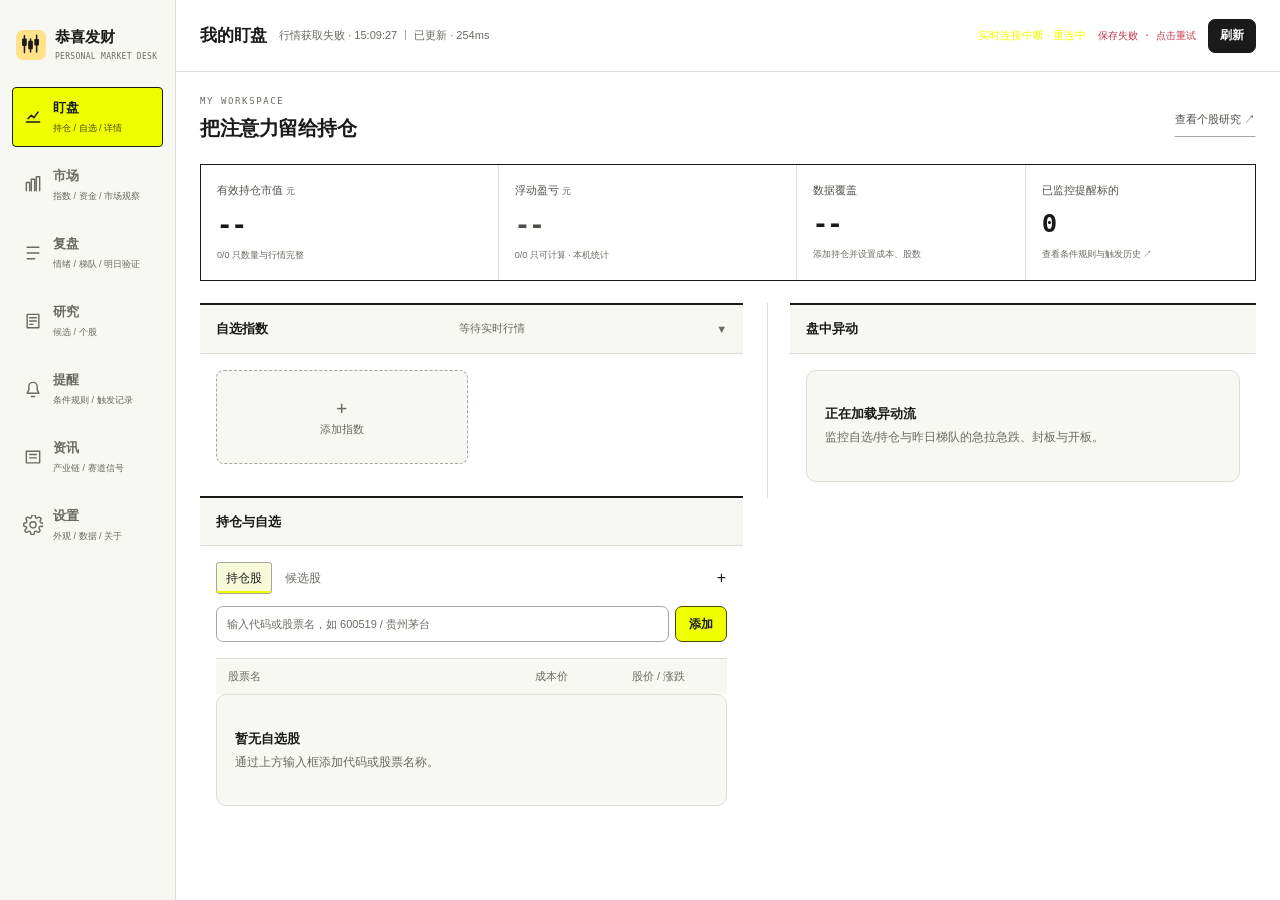
==== commit bbbd2dee: "彻底删除报告中心：前端页面与脚本、后端 /research-reports 路由与调度、配置键 fund_tracker_report_center 一并下线；盘前/盘后报告已剥离至专属 Bot" ====
--- a/web/index.html
+++ b/web/index.html
@@ -32,7 +32,7 @@
     <nav class="desktop-nav"><button class="desktop-nav-btn tab-btn active" data-tab="dashboard" type="button" aria-label="盯盘"><span class="desktop-nav-icon" aria-hidden="true"><svg viewBox="0 0 24 24" focusable="false"><path d="M4 18h16M6 14l4-4 3 3 5-7" /></svg></span><span class="desktop-nav-copy"><span class="desktop-nav-label">盯盘</span><span class="desktop-nav-meta">持仓 / 自选 / 详情</span></span></button>
 <button class="desktop-nav-btn tab-btn" data-tab="market" type="button" aria-label="市场"><span class="desktop-nav-icon" aria-hidden="true"><svg viewBox="0 0 24 24" focusable="false"><path d="M4 19V9h4v10m2 0V5h4v14m2 0V2h4v17" /></svg></span><span class="desktop-nav-copy"><span class="desktop-nav-label">市场</span><span class="desktop-nav-meta">指数 / 资金 / 市场观察</span></span></button>
 <button class="desktop-nav-btn tab-btn" data-tab="review" type="button" aria-label="复盘"><span class="desktop-nav-icon" aria-hidden="true"><svg viewBox="0 0 24 24" focusable="false"><path d="M5 5h14M5 12h14M5 19h9" /></svg></span><span class="desktop-nav-copy"><span class="desktop-nav-label">复盘</span><span class="desktop-nav-meta">情绪 / 梯队 / 明日验证</span></span></button>
-<button class="desktop-nav-btn tab-btn" data-tab="research" type="button" aria-label="研究"><span class="desktop-nav-icon" aria-hidden="true"><svg viewBox="0 0 24 24" focusable="false"><path d="M5 4h14v16H5zM8 8h8M8 12h8M8 16h4" /></svg></span><span class="desktop-nav-copy"><span class="desktop-nav-label">研究</span><span class="desktop-nav-meta">候选 / 个股 / 每日报告</span></span></button>
+<button class="desktop-nav-btn tab-btn" data-tab="research" type="button" aria-label="研究"><span class="desktop-nav-icon" aria-hidden="true"><svg viewBox="0 0 24 24" focusable="false"><path d="M5 4h14v16H5zM8 8h8M8 12h8M8 16h4" /></svg></span><span class="desktop-nav-copy"><span class="desktop-nav-label">研究</span><span class="desktop-nav-meta">候选 / 个股</span></span></button>
 <button class="desktop-nav-btn tab-btn" data-tab="alerts" type="button" aria-label="提醒"><span class="desktop-nav-icon" aria-hidden="true"><svg viewBox="0 0 24 24" focusable="false"><path d="M5 17h14l-2-4V9a5 5 0 0 0-10 0v4zM10 21h4" /></svg></span><span class="desktop-nav-copy"><span class="desktop-nav-label">提醒</span><span class="desktop-nav-meta">条件规则 / 触发记录</span></span></button>
 <button class="desktop-nav-btn tab-btn" data-tab="news" type="button" aria-label="资讯"><span class="desktop-nav-icon" aria-hidden="true"><svg viewBox="0 0 24 24" focusable="false"><path d="M4 5h16v14H4zM8 9h8M8 13h8" /></svg></span><span class="desktop-nav-copy"><span class="desktop-nav-label">资讯</span><span class="desktop-nav-meta">产业链 / 赛道信号</span></span></button><button class="desktop-nav-btn sidebar-user-btn" id="user-chip" type="button" aria-label="当前用户，点击退出并切换用户" title="点击退出并切换用户" hidden><span class="sidebar-user-avatar" id="user-chip-avatar" aria-hidden="true">?</span><span class="desktop-nav-copy"><span class="desktop-nav-label" id="user-chip-name">未登录</span><span class="desktop-nav-meta">点击切换用户</span></span></button><button class="desktop-nav-btn desktop-settings-btn" id="settings-btn" aria-label="设置" title="设置" type="button">
             <span class="desktop-nav-icon" aria-hidden="true">
@@ -69,7 +69,7 @@
 
 <main id="main-content">
 <div class="tab-panel active" id="tab-dashboard">
-<div class="workspace-heading"><div><p class="eyebrow">MY WORKSPACE</p><h2>把注意力留给持仓</h2></div><button type="button" class="workspace-link" data-navigate="research">查看研究报告 ↗</button></div>
+<div class="workspace-heading"><div><p class="eyebrow">MY WORKSPACE</p><h2>把注意力留给持仓</h2></div><button type="button" class="workspace-link" data-navigate="research">查看个股研究 ↗</button></div>
 <section class="portfolio-summary" id="portfolio-summary" aria-label="本机持仓统计" aria-live="polite"></section>
 <div class="watch-workspace"><div class="watch-list-pane"><section class="card custom-index-section" data-collapsible="true">
             <div class="card-header" role="button" tabindex="0">
@@ -328,7 +328,7 @@
                 </div>
             </div>
         </section></div>
-<div class="tab-panel" id="tab-research"><div class="workspace-heading"><div><p class="eyebrow">RESEARCH DESK</p><h2>有依据的研究，有时点的结论</h2></div></div><section id="report-center" aria-label="盘前盘后报告"></section><section class="card opportunity-radar-section">
+<div class="tab-panel" id="tab-research"><div class="workspace-heading"><div><p class="eyebrow">RESEARCH DESK</p><h2>有依据的研究，有时点的结论</h2></div></div><section class="card opportunity-radar-section">
             <div class="card-header">
                 <h2>候选初筛与 AI 研究</h2>
                 <span class="opportunity-radar-header-time" id="opportunity-radar-update-time"></span>
@@ -538,7 +538,7 @@
                 <span class="settings-about-kicker">自托管行情、自选股与持仓提醒盯盘台</span>
             </div>
         </div>
-        <p class="settings-about-description">Web 版：原生 HTML、CSS 和 JavaScript 前端；行情网关、配置存储、价格提醒与盘前/盘后报告由服务器持续运行，关机也能触发。</p>
+        <p class="settings-about-description">Web 版：原生 HTML、CSS 和 JavaScript 前端；行情网关、配置存储与价格提醒由服务器持续运行，关机也能触发。</p>
         <dl class="settings-about-details">
             <div>
                 <dt>运行方式</dt>
@@ -605,7 +605,6 @@
 <script src="modules/render-intraday.js"></script>
 <script src="modules/refresh-coordinator.js?rev=10002"></script>
 <script src="modules/workbench.js"></script>
-<script src="modules/research-reports.js"></script>
 <script src="app.js"></script>
 <script src="modules/web-enhance.js"></script>
 </body>
--- a/web/workbench.css
+++ b/web/workbench.css
@@ -71,7 +71,7 @@
 .electron-app .sector-rotation-results > .ui-state { margin: 0; }
 .electron-app :is(.card-header, .modal-header, .settings-header) > :is(h2, h3) { min-width: 0; line-height: 1.5; overflow-wrap: anywhere; }
 .electron-app :is(.modal-close, .settings-close) { flex-shrink: 0; }
-.electron-app :is(.research-note, .report-note, .ui-state-detail, .settings-group-intro span) { overflow-wrap: anywhere; }
+.electron-app :is(.research-note, .ui-state-detail, .settings-group-intro span) { overflow-wrap: anywhere; }
 .electron-app .watchlist-header-row { background: var(--color-surface-subtle); padding-block: 10px; }
 .electron-app .watchlist-item { border-radius: 0; border-bottom: 1px solid var(--border); box-shadow: none; }
 .electron-app .watchlist-item:hover { background: var(--color-surface-subtle); }
@@ -90,32 +90,7 @@
 .electron-app .stock-detail-page { min-width: 0; }
 .electron-app .research-position-editor { padding: 10px 0; font-size: 11px; border-bottom: 1px solid var(--border); margin-bottom: 12px; }
 .electron-app summary { cursor: pointer; line-height: 1.6; }
-.electron-app #report-center { min-width: 0; padding: 20px; border: 1px solid var(--border-strong); background: var(--color-surface-subtle); }
-.electron-app .report-heading { display: flex; flex-wrap: wrap; gap: 12px; justify-content: space-between; align-items: center; margin-bottom: 12px; }
-.electron-app .report-heading h2 { font-size: 15px; }
-.electron-app .report-schedules { display: grid; grid-template-columns: repeat(2, minmax(0, 1fr)); gap: 12px; margin: 16px 0; }
-.electron-app .report-schedule { border: 1px solid var(--border); background: var(--color-surface); padding: 14px; display: grid; gap: 10px; min-width: 0; }
-.electron-app .report-schedule label { display: flex; align-items: center; gap: 8px; font-size: 12px; }
-.electron-app .report-schedule input { accent-color: #707600; }
-.electron-app .report-schedule button { justify-self: start; }
-.electron-app .report-note { color: var(--text-secondary); font-size: 11px; line-height: 1.8; overflow-wrap: anywhere; }
-.electron-app .report-status { color: var(--text-secondary); font-size: 11px; line-height: 1.6; margin: 10px 0; }
-.electron-app .report-list { display: grid; max-height: 340px; overflow: auto; overscroll-behavior: contain; }
-.electron-app .report-row { display: flex; align-items: center; justify-content: space-between; flex-wrap: wrap; gap: 10px; padding: 12px 0; border-top: 1px solid var(--border); }
-.electron-app .report-row strong { font-size: 12px; }
-.electron-app .report-row small { display: block; margin-top: 5px; color: var(--text-tertiary); font-size: 10px; line-height: 1.6; }
-.electron-app .report-actions { display: flex; flex-wrap: wrap; gap: 8px; }
-.electron-app .report-button { padding: 8px 10px; border: 1px solid var(--border-strong); background: var(--color-surface); color: var(--text-primary); border-radius: 3px; font: inherit; font-size: 11px; min-height: 32px; }
-.electron-app .report-button:hover { background: var(--color-accent-soft); }
-.electron-app .report-document { margin-top: 20px; padding-top: 18px; border-top: 2px solid var(--text-primary); }
-.electron-app .report-document h3 { font-size: 16px; margin: 8px 0; }
-.electron-app .report-document h4 { font-size: 12px; margin: 18px 0 8px; }
-.electron-app .report-document p, .electron-app .report-document li { font-size: 12px; line-height: 1.8; overflow-wrap: anywhere; }
-.electron-app .report-document ul { padding-left: 20px; }
-.electron-app .report-position { padding: 16px 0; border-top: 1px solid var(--border); }
-.electron-app .report-facts { display: flex; flex-wrap: wrap; gap: 14px; margin: 12px 0; color: var(--text-secondary); font: 11px var(--mono); line-height: 1.8; }
-.electron-app .report-tag { display: inline-block; background: var(--color-accent-soft); color: var(--color-accent-ink); padding: 3px 6px; font-size: 10px; }
-.electron-app :is(.card, #report-center, .watch-workspace, .market-grid, .research-toolbar, .research-metrics) { min-width: 0; }
+.electron-app :is(.card, .watch-workspace, .market-grid, .research-toolbar, .research-metrics) { min-width: 0; }
 .electron-app .research-toolbar { flex-wrap: wrap; }
 @media (min-width: 1100px) {
     .electron-app .watch-workspace { grid-template-columns: minmax(340px, 1fr) minmax(340px, .9fr); gap: 24px; }
@@ -160,10 +135,9 @@
     .electron-app #storage-status { font-size: 9px; }
     .electron-app #main-content { padding: 16px 12px; }
     .electron-app .workspace-heading h2 { font-size: 18px; }
-    .electron-app .market-grid, .electron-app .report-schedules { grid-template-columns: minmax(0, 1fr); }
+    .electron-app .market-grid { grid-template-columns: minmax(0, 1fr); }
     .electron-app .portfolio-stat { padding: 14px 12px; }
     .electron-app .portfolio-stat strong { font-size: 21px; }
-    .electron-app #report-center { padding: 14px; }
     .electron-app .modal-panel { width: calc(100vw - 16px); }
 }
 @media (prefers-reduced-motion: reduce) {
